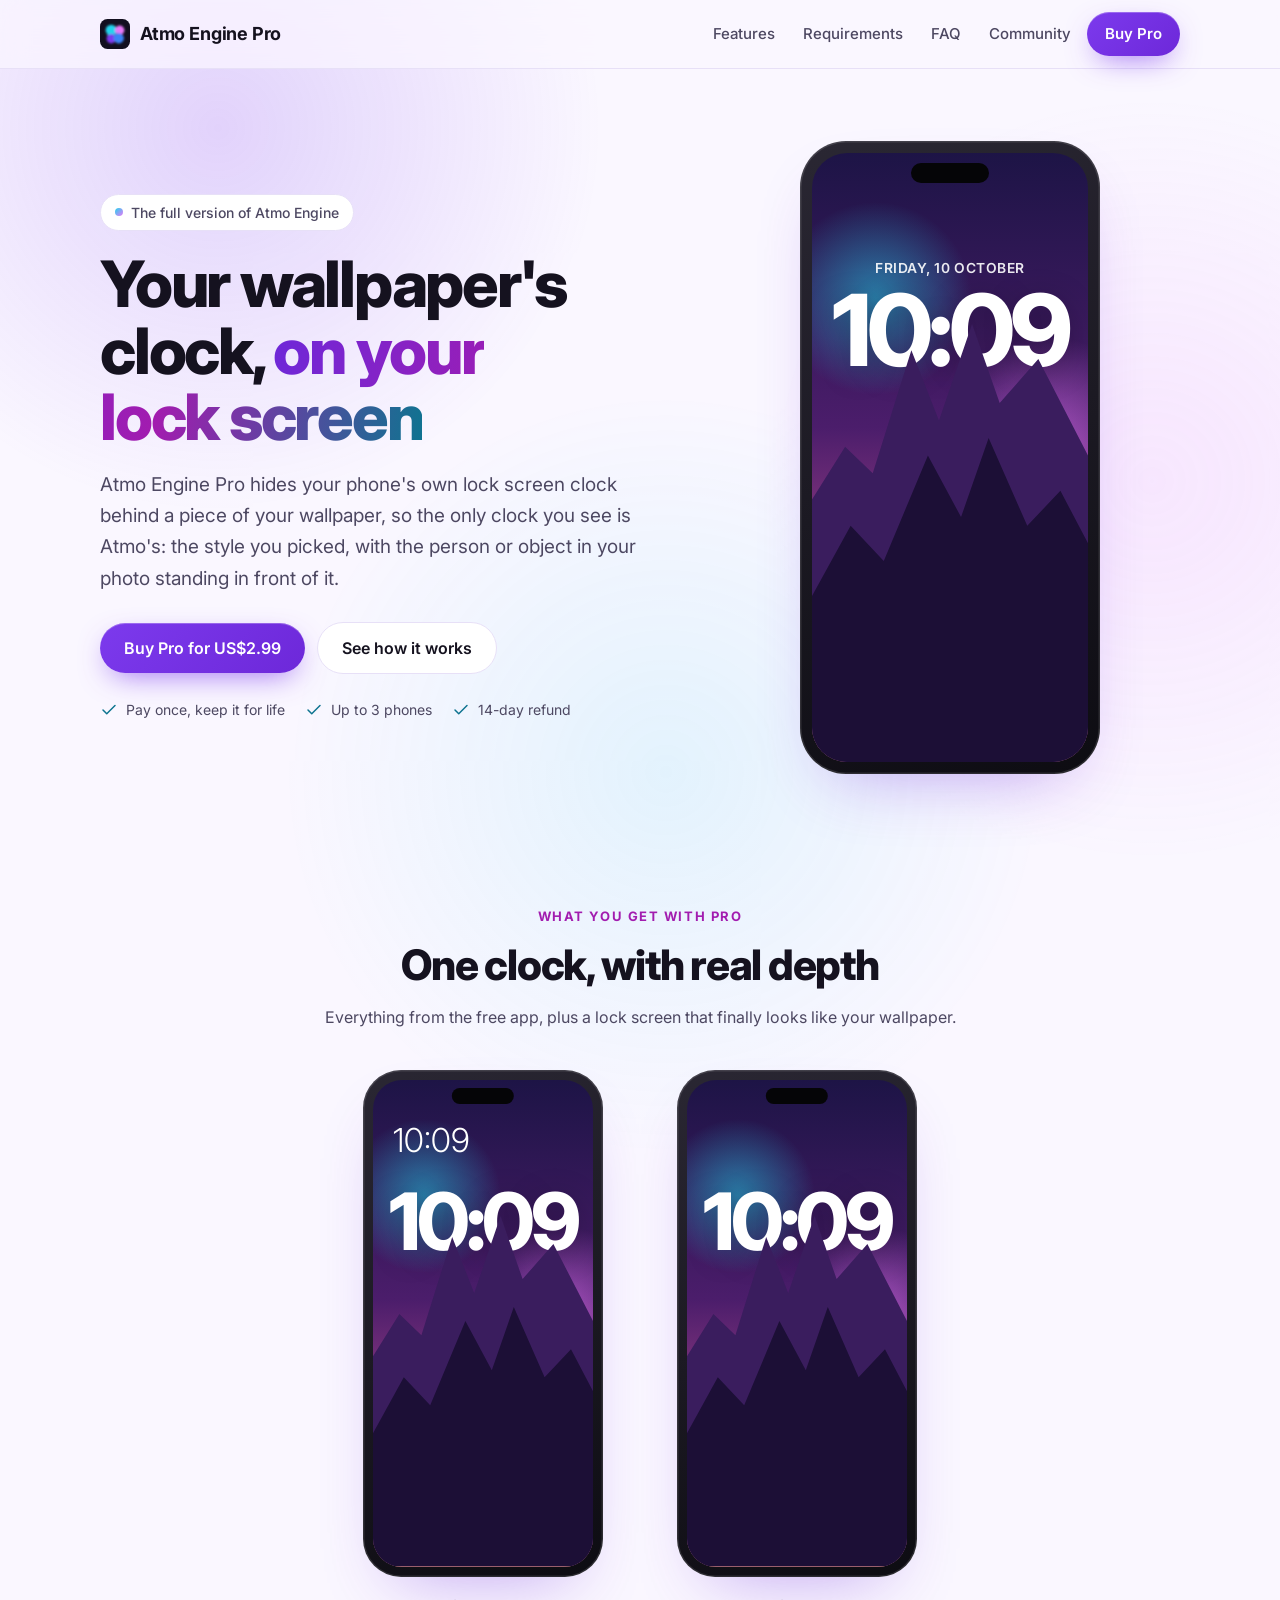
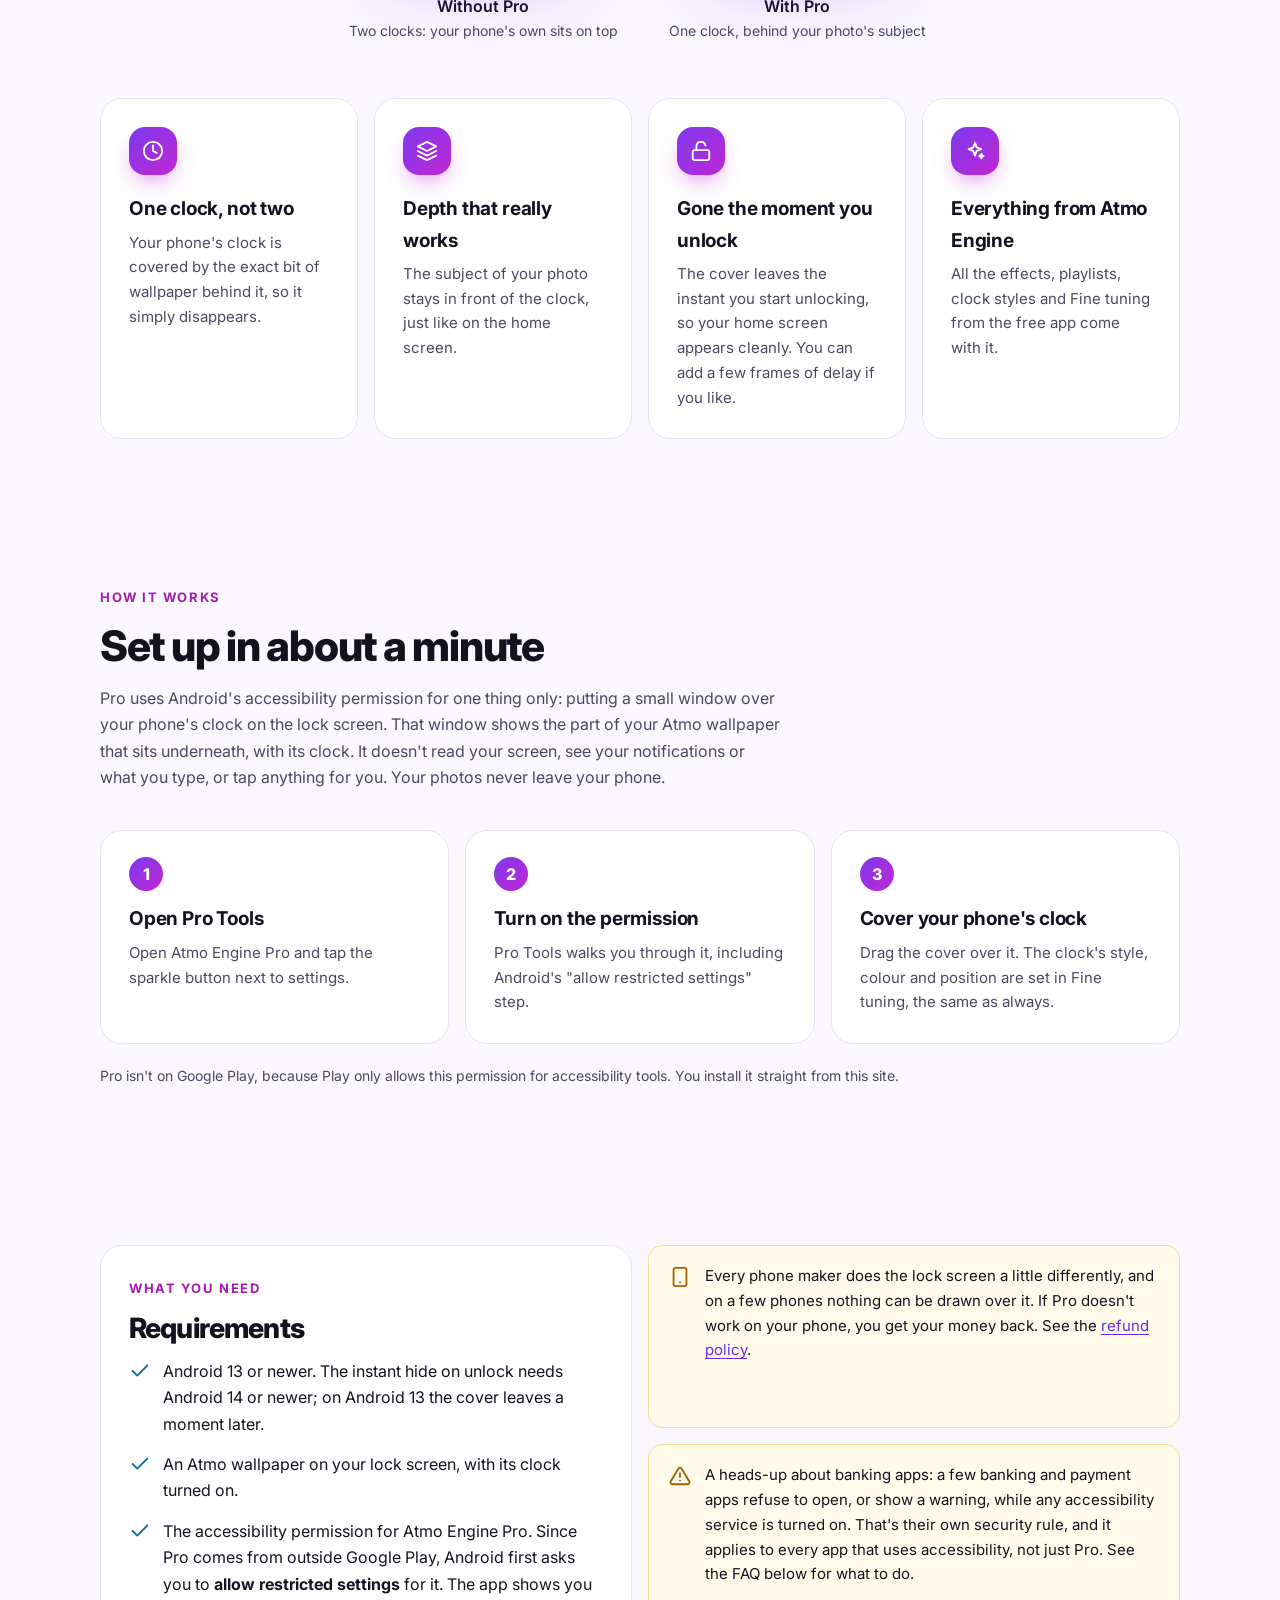
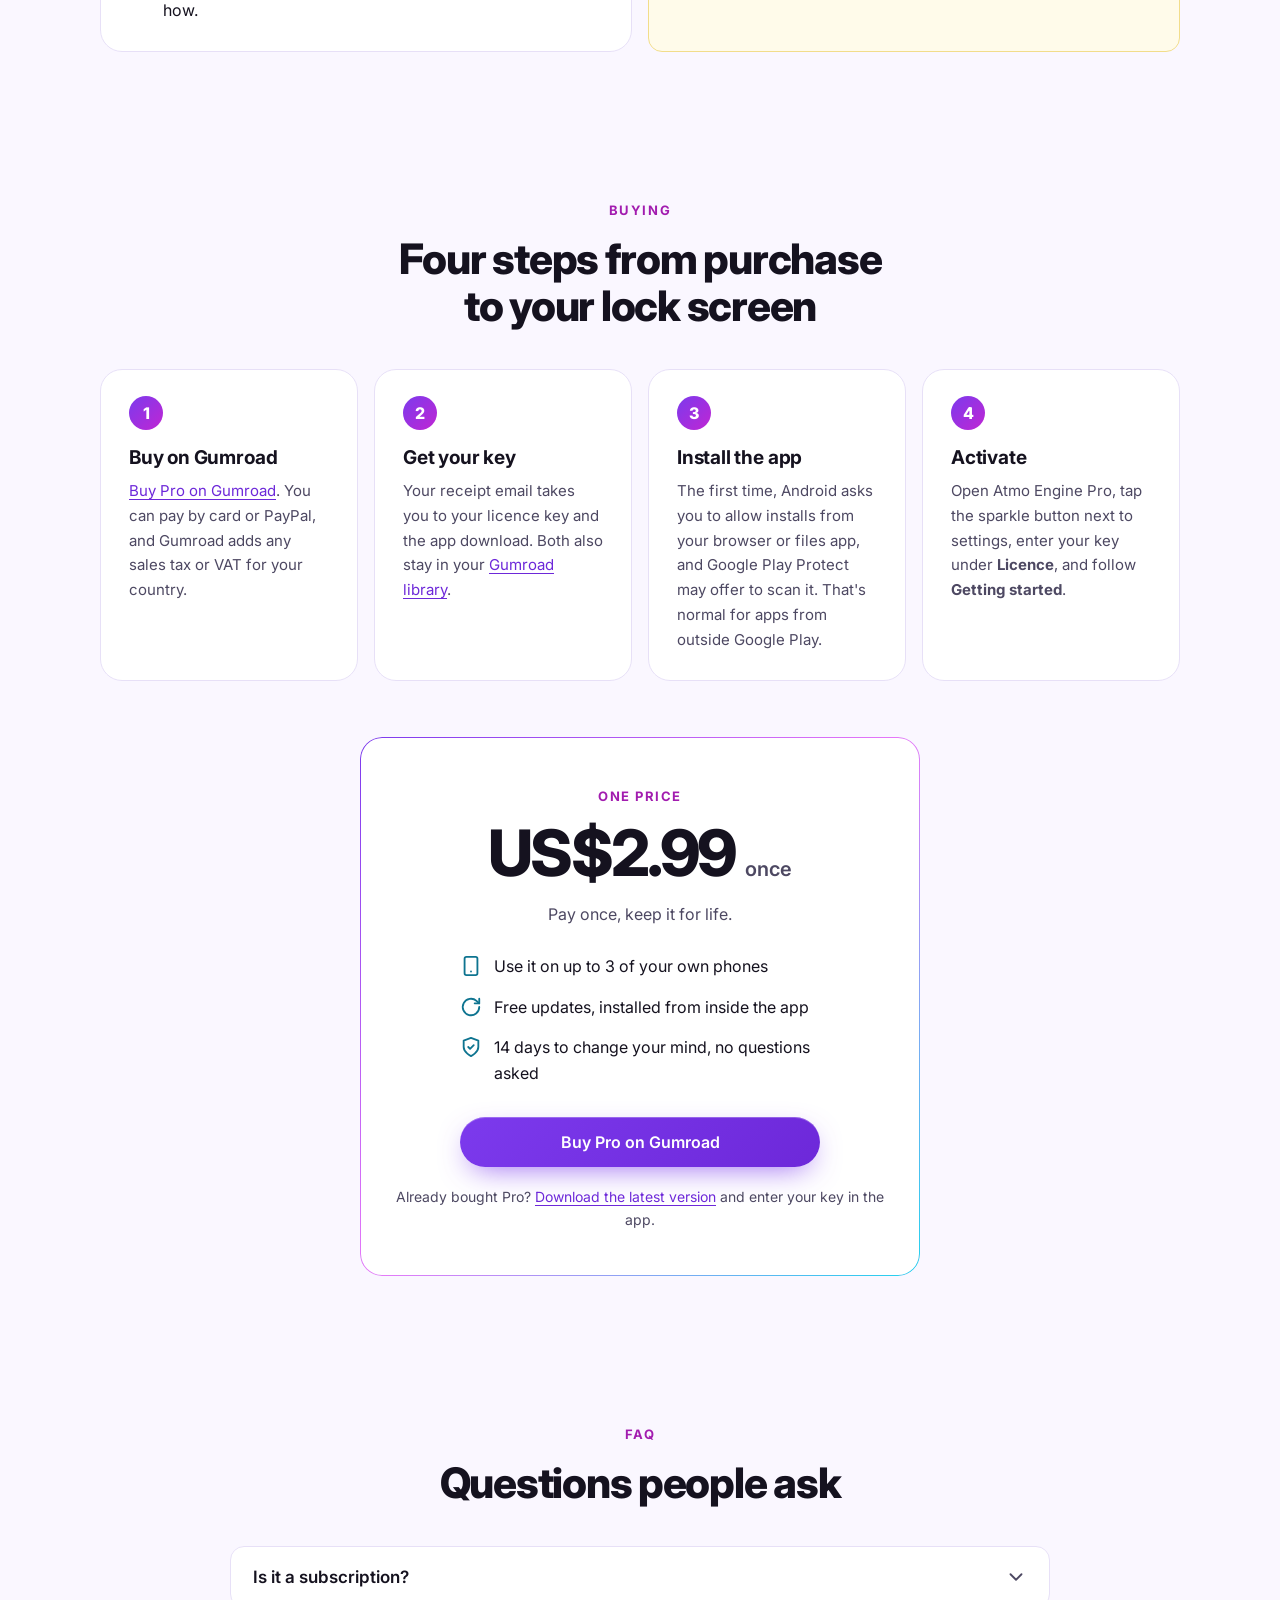
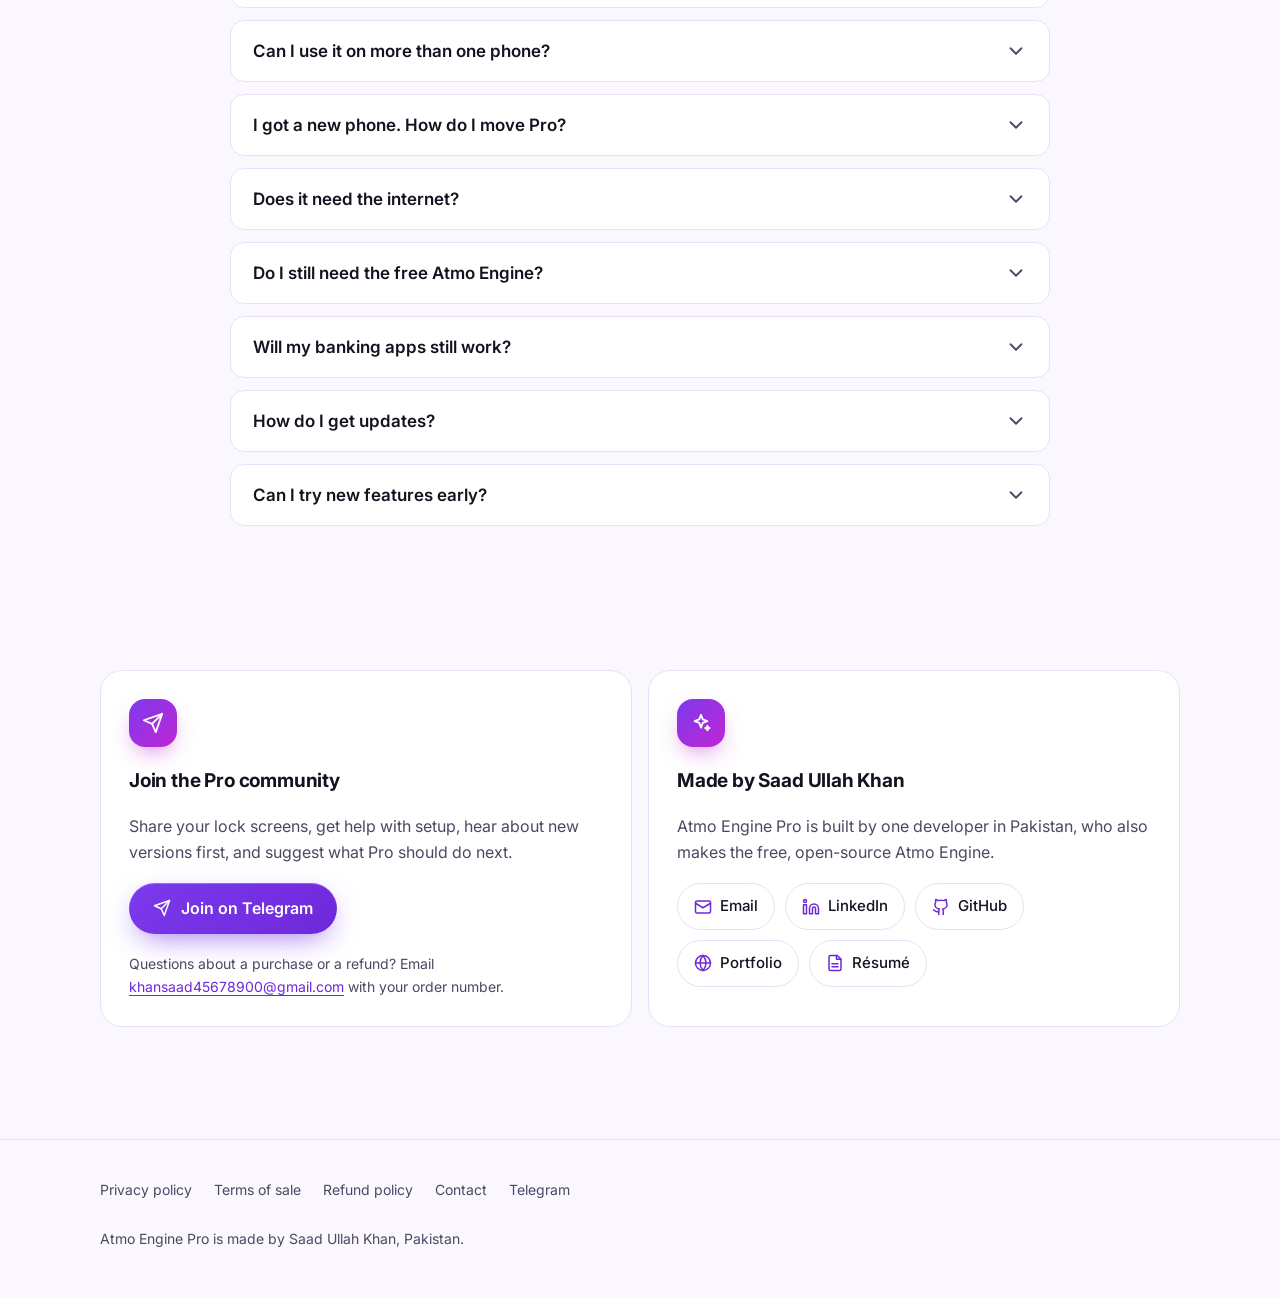
==== index.html @ 7cdedf97 "Redesign the site and add the Pro Telegram group A dark, atmospheric look built on the app's own pal" ====
<!doctype html>
<html lang="en">
<head>
  <meta charset="utf-8">
  <meta name="viewport" content="width=device-width, initial-scale=1">
  <title>Atmo Engine Pro: your wallpaper's clock on your lock screen</title>
  <meta name="description" content="Atmo Engine Pro puts your Atmo wallpaper's own clock on your Android lock screen, with the depth effect, in place of your phone's clock.">
  <meta name="theme-color" content="#0b0a12" media="(prefers-color-scheme: dark)">
  <meta name="theme-color" content="#faf7ff" media="(prefers-color-scheme: light)">
  <meta property="og:title" content="Atmo Engine Pro">
  <meta property="og:description" content="Your wallpaper's clock, on your lock screen, with the person or object in your photo standing in front of it.">
  <meta property="og:url" content="https://saad-khan-rind.github.io/atmo-engine-pro-site/">
  <meta property="og:type" content="website">
  <link rel="icon" href="favicon.svg" type="image/svg+xml">
  <link rel="preconnect" href="https://fonts.googleapis.com">
  <link rel="preconnect" href="https://fonts.gstatic.com" crossorigin>
  <link rel="stylesheet" href="https://fonts.googleapis.com/css2?family=Inter:wght@400;500;600;700;800&display=swap">
  <link rel="stylesheet" href="style.css">
  <script>document.documentElement.classList.add("js")</script>
</head>
<body>
  <a class="skip" href="#main">Skip to content</a>
  <div class="aurora" aria-hidden="true"><span></span><span></span><span></span></div>

  <svg width="0" height="0" style="position:absolute" aria-hidden="true">
    <symbol id="i-check" viewBox="0 0 24 24"><path d="M20 6 9 17l-5-5"/></symbol>
    <symbol id="i-clock" viewBox="0 0 24 24"><circle cx="12" cy="12" r="10"/><path d="M12 6v6l4 2"/></symbol>
    <symbol id="i-layers" viewBox="0 0 24 24"><path d="m12 2 10 5-10 5L2 7z"/><path d="m2 17 10 5 10-5"/><path d="m2 12 10 5 10-5"/></symbol>
    <symbol id="i-unlock" viewBox="0 0 24 24"><rect x="3" y="11" width="18" height="11" rx="2"/><path d="M7 11V7a5 5 0 0 1 9.9-1"/></symbol>
    <symbol id="i-sparkles" viewBox="0 0 24 24"><path d="M12 3l1.9 5.1L19 10l-5.1 1.9L12 17l-1.9-5.1L5 10l5.1-1.9z"/><path d="M19 15l.7 1.8 1.8.7-1.8.7L19 20l-.7-1.8-1.8-.7 1.8-.7z"/></symbol>
    <symbol id="i-shield" viewBox="0 0 24 24"><path d="M12 22s8-4 8-10V5l-8-3-8 3v7c0 6 8 10 8 10z"/><path d="m9 12 2 2 4-4"/></symbol>
    <symbol id="i-download" viewBox="0 0 24 24"><path d="M12 3v12"/><path d="m7 10 5 5 5-5"/><path d="M5 21h14"/></symbol>
    <symbol id="i-phone" viewBox="0 0 24 24"><rect x="5" y="2" width="14" height="20" rx="2"/><path d="M12 18h.01"/></symbol>
    <symbol id="i-refresh" viewBox="0 0 24 24"><path d="M21 12a9 9 0 1 1-3-6.7L21 8"/><path d="M21 3v5h-5"/></symbol>
    <symbol id="i-alert" viewBox="0 0 24 24"><path d="M10.3 3.9 1.8 18a2 2 0 0 0 1.7 3h17a2 2 0 0 0 1.7-3L13.7 3.9a2 2 0 0 0-3.4 0z"/><path d="M12 9v4"/><path d="M12 17h.01"/></symbol>
    <symbol id="i-chevron" viewBox="0 0 24 24"><path d="m6 9 6 6 6-6"/></symbol>
    <symbol id="i-mail" viewBox="0 0 24 24"><rect x="2" y="4" width="20" height="16" rx="2"/><path d="m22 7-10 6L2 7"/></symbol>
    <symbol id="i-send" viewBox="0 0 24 24"><path d="m22 2-7 20-4-9-9-4z"/><path d="M22 2 11 13"/></symbol>
    <symbol id="i-linkedin" viewBox="0 0 24 24"><path d="M16 8a6 6 0 0 1 6 6v7h-4v-7a2 2 0 0 0-4 0v7h-4v-7a6 6 0 0 1 6-6z"/><rect x="2" y="9" width="4" height="12"/><circle cx="4" cy="4" r="2"/></symbol>
    <symbol id="i-github" viewBox="0 0 24 24"><path d="M15 22v-4a4.8 4.8 0 0 0-1-3.5c3 0 6-2 6-5.5.08-1.25-.27-2.48-1-3.5.28-1.15.28-2.35 0-3.5 0 0-1 0-3 1.5-2.64-.5-5.36-.5-8 0C6 2 5 2 5 2c-.3 1.15-.3 2.35 0 3.5A5.4 5.4 0 0 0 4 9c0 3.5 3 5.5 6 5.5-.39.49-.68 1.05-.85 1.65-.17.6-.22 1.23-.15 1.85v4"/><path d="M9 18c-4.51 2-5-2-7-2"/></symbol>
    <symbol id="i-globe" viewBox="0 0 24 24"><circle cx="12" cy="12" r="10"/><path d="M2 12h20"/><path d="M12 2a15.3 15.3 0 0 1 4 10 15.3 15.3 0 0 1-4 10 15.3 15.3 0 0 1-4-10 15.3 15.3 0 0 1 4-10z"/></symbol>
    <symbol id="i-file" viewBox="0 0 24 24"><path d="M15 2H6a2 2 0 0 0-2 2v16a2 2 0 0 0 2 2h12a2 2 0 0 0 2-2V7z"/><path d="M14 2v5h6"/><path d="M16 13H8"/><path d="M16 17H8"/></symbol>
    <symbol id="mountain" viewBox="0 0 100 100" preserveAspectRatio="none"><path fill="#3a1d5e" d="M0 40 L12 28 L22 34 L36 6 L46 22 L58 0 L68 18 L82 8 L100 30 L100 100 L0 100Z"/><path fill="#1c0f36" d="M0 62 L14 46 L26 54 L42 30 L54 44 L64 26 L78 46 L90 38 L100 50 L100 100 L0 100Z"/></symbol>
  </svg>

  <header class="site">
    <div class="wrap">
      <a class="brand" href="index.html"><img src="favicon.svg" alt="" width="30" height="30">Atmo Engine Pro</a>
      <nav aria-label="Main">
        <a class="optional" href="#features">Features</a>
        <a class="optional" href="#requirements">Requirements</a>
        <a class="optional" href="#faq">FAQ</a>
        <a class="optional" href="#contact">Community</a>
        <a class="button small" href="https://khansaad5.gumroad.com/l/atmo-engine-pro">Buy Pro</a>
      </nav>
    </div>
  </header>

  <main id="main">
    <div class="wrap">
      <section class="hero" aria-labelledby="hero-title">
        <div>
          <span class="eyebrow"><span class="dot"></span>The full version of Atmo Engine</span>
          <h1 id="hero-title">Your wallpaper's clock, <span class="gradient-text">on your lock screen</span></h1>
          <p class="lead">
            Atmo Engine Pro hides your phone's own lock screen clock behind a piece of your wallpaper,
            so the only clock you see is Atmo's: the style you picked, with the person or object in
            your photo standing in front of it.
          </p>
          <div class="actions">
            <a class="button" href="https://khansaad5.gumroad.com/l/atmo-engine-pro">Buy Pro for US$2.99</a>
            <a class="button ghost" href="#how">See how it works</a>
          </div>
          <ul class="trust">
            <li><svg class="icon" aria-hidden="true"><use href="#i-check"/></svg>Pay once, keep it for life</li>
            <li><svg class="icon" aria-hidden="true"><use href="#i-check"/></svg>Up to 3 phones</li>
            <li><svg class="icon" aria-hidden="true"><use href="#i-check"/></svg>14-day refund</li>
          </ul>
        </div>

        <div class="phone" role="img" aria-label="A phone lock screen showing a large 10:09 clock with mountains standing in front of it">
          <div class="screen" aria-hidden="true">
            <span class="glow a"></span><span class="glow b"></span>
            <div class="date">FRIDAY, 10 OCTOBER</div>
            <div class="clock">10:09</div>
            <svg class="subject"><use href="#mountain"/></svg>
          </div>
        </div>
      </section>
    </div>

    <section id="features">
      <div class="wrap">
        <div class="section-head center reveal">
          <span class="kicker">What you get with Pro</span>
          <h2>One clock, with real depth</h2>
          <p class="muted">Everything from the free app, plus a lock screen that finally looks like your wallpaper.</p>
        </div>

        <div class="compare reveal">
          <figure>
            <div class="phone" role="img" aria-label="Without Pro: your phone's own small clock sits on top of everything, next to Atmo's clock">
              <div class="screen" aria-hidden="true">
                <span class="glow a"></span><span class="glow b"></span>
                <div class="stock">10:09</div>
                <div class="clock">10:09</div>
                <svg class="subject"><use href="#mountain"/></svg>
              </div>
            </div>
            <figcaption>Without Pro<span>Two clocks: your phone's own sits on top</span></figcaption>
          </figure>
          <figure>
            <div class="phone" role="img" aria-label="With Pro: only Atmo's clock, with the mountains in front of it">
              <div class="screen" aria-hidden="true">
                <span class="glow a"></span><span class="glow b"></span>
                <div class="clock">10:09</div>
                <svg class="subject"><use href="#mountain"/></svg>
              </div>
            </div>
            <figcaption>With Pro<span>One clock, behind your photo's subject</span></figcaption>
          </figure>
        </div>

        <div class="grid" style="margin-top:56px">
          <article class="card feature reveal">
            <span class="badge-icon"><svg class="icon" aria-hidden="true"><use href="#i-clock"/></svg></span>
            <h3>One clock, not two</h3>
            <p>Your phone's clock is covered by the exact bit of wallpaper behind it, so it simply disappears.</p>
          </article>
          <article class="card feature reveal">
            <span class="badge-icon"><svg class="icon" aria-hidden="true"><use href="#i-layers"/></svg></span>
            <h3>Depth that really works</h3>
            <p>The subject of your photo stays in front of the clock, just like on the home screen.</p>
          </article>
          <article class="card feature reveal">
            <span class="badge-icon"><svg class="icon" aria-hidden="true"><use href="#i-unlock"/></svg></span>
            <h3>Gone the moment you unlock</h3>
            <p>The cover leaves the instant you start unlocking, so your home screen appears cleanly. You can add a few frames of delay if you like.</p>
          </article>
          <article class="card feature reveal">
            <span class="badge-icon"><svg class="icon" aria-hidden="true"><use href="#i-sparkles"/></svg></span>
            <h3>Everything from Atmo Engine</h3>
            <p>All the effects, playlists, clock styles and Fine tuning from the free app come with it.</p>
          </article>
        </div>
      </div>
    </section>

    <section id="how">
      <div class="wrap">
        <div class="section-head reveal">
          <span class="kicker">How it works</span>
          <h2>Set up in about a minute</h2>
          <p class="muted">
            Pro uses Android's accessibility permission for one thing only: putting a small window over your
            phone's clock on the lock screen. That window shows the part of your Atmo wallpaper that sits
            underneath, with its clock. It doesn't read your screen, see your notifications or what you type,
            or tap anything for you. Your photos never leave your phone.
          </p>
        </div>
        <ol class="steps">
          <li class="card reveal"><h3>Open Pro Tools</h3><p>Open Atmo Engine Pro and tap the sparkle button next to settings.</p></li>
          <li class="card reveal"><h3>Turn on the permission</h3><p>Pro Tools walks you through it, including Android's "allow restricted settings" step.</p></li>
          <li class="card reveal"><h3>Cover your phone's clock</h3><p>Drag the cover over it. The clock's style, colour and position are set in Fine tuning, the same as always.</p></li>
        </ol>
        <p class="muted small reveal" style="margin-top:20px">
          Pro isn't on Google Play, because Play only allows this permission for accessibility tools. You install it straight from this site.
        </p>
      </div>
    </section>

    <section id="requirements">
      <div class="wrap two-col">
        <div class="card reveal">
          <span class="kicker">What you need</span>
          <h2 style="font-size:28px">Requirements</h2>
          <ul class="checks">
            <li><svg class="icon" aria-hidden="true"><use href="#i-check"/></svg><span>Android 13 or newer. The instant hide on unlock needs Android 14 or newer; on Android 13 the cover leaves a moment later.</span></li>
            <li><svg class="icon" aria-hidden="true"><use href="#i-check"/></svg><span>An Atmo wallpaper on your lock screen, with its clock turned on.</span></li>
            <li><svg class="icon" aria-hidden="true"><use href="#i-check"/></svg><span>The accessibility permission for Atmo Engine Pro. Since Pro comes from outside Google Play, Android first asks you to <strong>allow restricted settings</strong> for it. The app shows you how.</span></li>
          </ul>
        </div>
        <div class="stack">
          <div class="note reveal">
            <svg class="icon" aria-hidden="true"><use href="#i-phone"/></svg>
            <p>Every phone maker does the lock screen a little differently, and on a few phones nothing can be drawn over it. If Pro doesn't work on your phone, you get your money back. See the <a href="refund.html">refund policy</a>.</p>
          </div>
          <div class="note reveal">
            <svg class="icon" aria-hidden="true"><use href="#i-alert"/></svg>
            <p>A heads-up about banking apps: a few banking and payment apps refuse to open, or show a warning, while any accessibility service is turned on. That's their own security rule, and it applies to every app that uses accessibility, not just Pro. See the FAQ below for what to do.</p>
          </div>
        </div>
      </div>
    </section>

    <section id="buying">
      <div class="wrap">
        <div class="section-head center reveal">
          <span class="kicker">Buying</span>
          <h2>Four steps from purchase to your lock screen</h2>
        </div>
        <ol class="steps">
          <li class="card reveal"><h3>Buy on Gumroad</h3><p><a href="https://khansaad5.gumroad.com/l/atmo-engine-pro">Buy Pro on Gumroad</a>. You can pay by card or PayPal, and Gumroad adds any sales tax or VAT for your country.</p></li>
          <li class="card reveal"><h3>Get your key</h3><p>Your receipt email takes you to your licence key and the app download. Both also stay in your <a href="https://app.gumroad.com/library">Gumroad library</a>.</p></li>
          <li class="card reveal"><h3>Install the app</h3><p>The first time, Android asks you to allow installs from your browser or files app, and Google Play Protect may offer to scan it. That's normal for apps from outside Google Play.</p></li>
          <li class="card reveal"><h3>Activate</h3><p>Open Atmo Engine Pro, tap the sparkle button next to settings, enter your key under <strong>Licence</strong>, and follow <strong>Getting started</strong>.</p></li>
        </ol>

        <div class="card pricing reveal" style="margin-top:56px">
          <span class="kicker">One price</span>
          <div class="amount">US$2.99 <small>once</small></div>
          <p class="muted">Pay once, keep it for life.</p>
          <ul class="checks">
            <li><svg class="icon" aria-hidden="true"><use href="#i-phone"/></svg><span>Use it on up to 3 of your own phones</span></li>
            <li><svg class="icon" aria-hidden="true"><use href="#i-refresh"/></svg><span>Free updates, installed from inside the app</span></li>
            <li><svg class="icon" aria-hidden="true"><use href="#i-shield"/></svg><span>14 days to change your mind, no questions asked</span></li>
          </ul>
          <a class="button" href="https://khansaad5.gumroad.com/l/atmo-engine-pro">Buy Pro on Gumroad</a>
          <p class="small muted" style="margin:18px 0 0">
            Already bought Pro? <a href="https://github.com/saad-khan-rind/atmo-engine-pro-site/releases/latest/download/AtmoEnginePro.apk">Download the latest version</a> and enter your key in the app.
          </p>
        </div>
      </div>
    </section>

    <section id="faq">
      <div class="wrap">
        <div class="section-head center reveal">
          <span class="kicker">FAQ</span>
          <h2>Questions people ask</h2>
        </div>
        <div class="faq">
          <details class="reveal"><summary>Is it a subscription?<svg class="icon" aria-hidden="true"><use href="#i-chevron"/></svg></summary><div><p>No. You pay once and it's yours.</p></div></details>
          <details class="reveal"><summary>Can I use it on more than one phone?<svg class="icon" aria-hidden="true"><use href="#i-chevron"/></svg></summary><div><p>Yes, on up to 3 of your own phones at the same time.</p></div></details>
          <details class="reveal"><summary>I got a new phone. How do I move Pro?<svg class="icon" aria-hidden="true"><use href="#i-chevron"/></svg></summary><div><p>Enter your key on the new phone. If all 3 places are taken, the app lists your phones and you can remove an old one right there. Reinstalling on the same phone doesn't use up a place.</p></div></details>
          <details class="reveal"><summary>Does it need the internet?<svg class="icon" aria-hidden="true"><use href="#i-chevron"/></svg></summary><div><p>Only now and then. You need a connection to activate. After that, Pro checks your licence and looks for updates about once a day when you're online, and keeps working offline for up to 30 days.</p></div></details>
          <details class="reveal"><summary>Do I still need the free Atmo Engine?<svg class="icon" aria-hidden="true"><use href="#i-chevron"/></svg></summary><div><p>No. Pro has everything the free app has, so you only need Pro.</p></div></details>
          <details class="reveal"><summary>Will my banking apps still work?<svg class="icon" aria-hidden="true"><use href="#i-chevron"/></svg></summary><div><p>Most will. A few banking and payment apps won't open, or keep warning you, while any accessibility service is on, because they can't tell which ones are harmless. If one of yours does that, turn off the Atmo Engine Pro lock screen clock in your phone's accessibility settings while you use it, then turn it back on. Your wallpaper keeps working the whole time; only the lock screen clock takes a break.</p></div></details>
          <details class="reveal"><summary>How do I get updates?<svg class="icon" aria-hidden="true"><use href="#i-chevron"/></svg></summary><div><p>Pro checks for new versions on its own. When one is out, it lets you know with a notification and an <strong>Update available</strong> message with what's new. Tap <strong>Update</strong> and Pro downloads and installs it for you; Android asks you to confirm, and the very first time to allow Pro to install apps. Your wallpaper, settings and licence stay as they are. You can also check yourself in Pro Tools, or <a href="https://github.com/saad-khan-rind/atmo-engine-pro-site/releases/latest/download/AtmoEnginePro.apk">download the latest version</a> here any time.</p></div></details>
          <details class="reveal"><summary>Can I try new features early?<svg class="icon" aria-hidden="true"><use href="#i-chevron"/></svg></summary><div><p>Yes. Turn on <strong>Beta updates</strong> in Pro Tools and you'll get new versions before they're marked stable. They're usually fine, but they may have the odd rough edge. Turn it off whenever you like.</p></div></details>
        </div>
      </div>
    </section>

    <section id="contact">
      <div class="wrap two-col">
        <div class="card reveal">
          <span class="badge-icon"><svg class="icon" aria-hidden="true"><use href="#i-send"/></svg></span>
          <h3>Join the Pro community</h3>
          <p class="muted">Share your lock screens, get help with setup, hear about new versions first, and suggest what Pro should do next.</p>
          <div class="actions">
            <a class="button" href="https://t.me/atmoenginepro"><svg class="icon" aria-hidden="true"><use href="#i-send"/></svg>Join on Telegram</a>
          </div>
          <p class="small muted" style="margin:18px 0 0">
            Questions about a purchase or a refund? Email <a href="mailto:khansaad45678900@gmail.com">khansaad45678900@gmail.com</a> with your order number.
          </p>
        </div>
        <div class="card reveal">
          <span class="badge-icon"><svg class="icon" aria-hidden="true"><use href="#i-sparkles"/></svg></span>
          <h3>Made by Saad Ullah Khan</h3>
          <p class="muted">Atmo Engine Pro is built by one developer in Pakistan, who also makes the free, open-source Atmo Engine.</p>
          <ul class="link-list">
            <li><a href="mailto:khansaad45678900@gmail.com"><svg class="icon" aria-hidden="true"><use href="#i-mail"/></svg>Email</a></li>
            <li><a href="https://www.linkedin.com/in/saadullahkhan456"><svg class="icon" aria-hidden="true"><use href="#i-linkedin"/></svg>LinkedIn</a></li>
            <li><a href="https://github.com/saad-khan-rind"><svg class="icon" aria-hidden="true"><use href="#i-github"/></svg>GitHub</a></li>
            <li><a href="https://portfolio-frontend-lovat-nine.vercel.app"><svg class="icon" aria-hidden="true"><use href="#i-globe"/></svg>Portfolio</a></li>
            <li><a href="https://drive.google.com/uc?export=download&amp;id=1gVGO5wOwkPiNFu0MeO5kcSgEAEfx3MQS"><svg class="icon" aria-hidden="true"><use href="#i-file"/></svg>Résumé</a></li>
          </ul>
        </div>
      </div>
    </section>
  </main>

  <footer class="site">
    <div class="wrap">
      <a href="privacy.html">Privacy policy</a>
      <a href="terms.html">Terms of sale</a>
      <a href="refund.html">Refund policy</a>
      <a href="mailto:khansaad45678900@gmail.com">Contact</a>
      <a href="https://t.me/atmoenginepro">Telegram</a>
      <p>Atmo Engine Pro is made by Saad Ullah Khan, Pakistan.</p>
    </div>
  </footer>

  <script>
    // Fades sections in as they scroll into view; without JS they're simply shown.
    const io = new IntersectionObserver((entries) => {
      for (const e of entries) if (e.isIntersecting) { e.target.classList.add("in"); io.unobserve(e.target); }
    }, { rootMargin: "0px 0px -8% 0px" });
    document.querySelectorAll(".reveal").forEach((el) => io.observe(el));
  </script>
</body>
</html>
---- style.css ----
/* Atmo Engine Pro site. Dark by default (a wallpaper app is shown at night
   as often as by day), light when the visitor's device asks for it. */
:root {
  color-scheme: dark light;
  --bg: #0b0a12;
  --surface: rgba(255, 255, 255, 0.045);
  --surface-strong: rgba(255, 255, 255, 0.08);
  --text: #f3f1fa;
  --muted: #aaa6bd;
  --line: rgba(255, 255, 255, 0.10);
  --primary: #7c3aed;
  --primary-2: #6d28d9;
  --on-primary: #ffffff;
  --link: #c4b5fd;
  --cyan: #22d3ee;
  --magenta: #e879f9;
  --check: #22d3ee;
  --kicker: #e879f9;
  --warn-bg: rgba(250, 204, 21, 0.08);
  --warn-line: rgba(250, 204, 21, 0.28);
  --warn-icon: #facc15;
  --radius: 22px;
  --radius-sm: 14px;
  --shadow: 0 30px 80px -30px rgba(124, 58, 237, 0.55);
  --ease: cubic-bezier(0.2, 0.8, 0.2, 1);
  --wrap: 1120px;
}

@media (prefers-color-scheme: light) {
  :root {
    --bg: #faf7ff;
    --surface: #ffffff;
    --surface-strong: #f6f2ff;
    --text: #15121f;
    --muted: #4d4862;
    --line: #e7e0f7;
    --link: #6d28d9;
    --check: #0e7490;
    --kicker: #a21caf;
    --warn-bg: #fffbea;
    --warn-line: #f2dd8b;
    --warn-icon: #a16207;
    --shadow: 0 30px 70px -35px rgba(109, 40, 217, 0.45);
  }
}

* { box-sizing: border-box; }

html { scroll-behavior: smooth; scroll-padding-top: 88px; }

body {
  margin: 0;
  min-height: 100vh;
  background: var(--bg);
  color: var(--text);
  font: 400 16px/1.65 "Inter", system-ui, -apple-system, "Segoe UI", Roboto, sans-serif;
  -webkit-font-smoothing: antialiased;
  overflow-x: hidden;
}

/* The Atmosphere: soft colour clouds drifting behind every page, like the
   effect the app is named after. Gradients only, moved with transform. */
.aurora {
  position: fixed;
  inset: -20vmax;
  z-index: -1;
  pointer-events: none;
  opacity: 0.55;
}
.aurora span {
  position: absolute;
  width: 60vmax;
  height: 60vmax;
  border-radius: 50%;
  animation: drift 38s var(--ease) infinite alternate;
}
.aurora span:nth-child(1) { top: 0; left: 5%; background: radial-gradient(closest-side, rgba(124, 58, 237, 0.55), transparent); }
.aurora span:nth-child(2) { top: 25%; right: 0; background: radial-gradient(closest-side, rgba(232, 121, 249, 0.38), transparent); animation-duration: 46s; }
.aurora span:nth-child(3) { bottom: 0; left: 30%; background: radial-gradient(closest-side, rgba(34, 211, 238, 0.30), transparent); animation-duration: 52s; }
@media (prefers-color-scheme: light) { .aurora { opacity: 0.35; } }
@keyframes drift {
  from { transform: translate3d(0, 0, 0) scale(1); }
  to { transform: translate3d(6vmax, -4vmax, 0) scale(1.12); }
}

a { color: var(--link); text-underline-offset: 3px; }
a:hover { text-decoration-thickness: 2px; }

:focus-visible {
  outline: 3px solid var(--magenta);
  outline-offset: 3px;
  border-radius: 8px;
}

.skip {
  position: absolute;
  left: 16px;
  top: -60px;
  padding: 10px 16px;
  border-radius: 999px;
  background: var(--primary);
  color: var(--on-primary);
  z-index: 100;
}
.skip:focus { top: 12px; }

.wrap {
  max-width: var(--wrap);
  margin: 0 auto;
  padding: 0 20px;
}

/* Header */
header.site {
  position: sticky;
  top: 0;
  z-index: 50;
  backdrop-filter: saturate(160%) blur(14px);
  -webkit-backdrop-filter: saturate(160%) blur(14px);
  background: color-mix(in srgb, var(--bg) 72%, transparent);
  border-bottom: 1px solid var(--line);
}
header.site .wrap {
  display: flex;
  align-items: center;
  justify-content: space-between;
  gap: 16px;
  min-height: 68px;
}
.brand {
  display: inline-flex;
  align-items: center;
  gap: 10px;
  font-weight: 700;
  font-size: 18px;
  letter-spacing: -0.01em;
  color: var(--text);
  text-decoration: none;
}
.brand img { width: 30px; height: 30px; }
header.site nav {
  display: flex;
  align-items: center;
  gap: 4px;
}
header.site nav a:not(.button) {
  color: var(--muted);
  text-decoration: none;
  font-size: 15px;
  font-weight: 500;
  padding: 10px 12px;
  border-radius: 999px;
  transition: color 0.2s var(--ease), background 0.2s var(--ease);
}
header.site nav a:not(.button):hover { color: var(--text); background: var(--surface-strong); }
@media (max-width: 760px) {
  header.site nav a.optional { display: none; }
}

/* Buttons */
.button {
  display: inline-flex;
  align-items: center;
  justify-content: center;
  gap: 10px;
  min-height: 48px;
  padding: 12px 24px;
  border-radius: 999px;
  border: 0;
  background: linear-gradient(135deg, var(--primary), var(--primary-2));
  color: var(--on-primary);
  font-weight: 600;
  font-size: 16px;
  text-decoration: none;
  cursor: pointer;
  box-shadow: 0 10px 30px -10px rgba(124, 58, 237, 0.8), inset 0 1px 0 rgba(255, 255, 255, 0.25);
  transition: transform 0.2s var(--ease), box-shadow 0.2s var(--ease), filter 0.2s var(--ease);
}
.button:hover { transform: translateY(-2px); filter: brightness(1.08); }
.button:active { transform: translateY(0) scale(0.98); }
.button.small { min-height: 44px; padding: 10px 18px; font-size: 15px; }
.button.ghost {
  background: var(--surface);
  color: var(--text);
  border: 1px solid var(--line);
  box-shadow: none;
}
.button.ghost:hover { background: var(--surface-strong); }

.icon {
  width: 22px;
  height: 22px;
  fill: none;
  stroke: currentColor;
  stroke-width: 2;
  stroke-linecap: round;
  stroke-linejoin: round;
  flex: none;
}
.button .icon { width: 18px; height: 18px; }

/* Hero */
.hero {
  display: grid;
  grid-template-columns: 1.1fr 0.9fr;
  align-items: center;
  gap: 56px;
  padding: 72px 0 56px;
}
@media (max-width: 900px) {
  .hero { grid-template-columns: 1fr; gap: 40px; padding: 40px 0 24px; text-align: center; }
  .hero .actions, .hero .trust { justify-content: center; }
}
.eyebrow {
  display: inline-flex;
  align-items: center;
  gap: 8px;
  padding: 6px 14px;
  border-radius: 999px;
  background: var(--surface);
  border: 1px solid var(--line);
  color: var(--muted);
  font-size: 14px;
  font-weight: 500;
}
.eyebrow .dot { width: 8px; height: 8px; border-radius: 50%; background: linear-gradient(135deg, var(--cyan), var(--magenta)); }
h1 {
  font-size: clamp(38px, 6vw, 64px);
  line-height: 1.04;
  letter-spacing: -0.035em;
  font-weight: 800;
  margin: 20px 0 18px;
  text-wrap: balance;
}
.gradient-text {
  background: linear-gradient(100deg, #c4b5fd 0%, var(--magenta) 45%, var(--cyan) 100%);
  -webkit-background-clip: text;
  background-clip: text;
  color: transparent;
}
@media (prefers-color-scheme: light) {
  .gradient-text { background-image: linear-gradient(100deg, #6d28d9 0%, #a21caf 50%, #0e7490 100%); }
}
.lead {
  font-size: clamp(17px, 2vw, 19px);
  color: var(--muted);
  max-width: 34em;
  margin: 0 0 28px;
}
@media (max-width: 900px) { .lead { margin-left: auto; margin-right: auto; } }
.actions { display: flex; flex-wrap: wrap; gap: 12px; align-items: center; }
.trust {
  display: flex;
  flex-wrap: wrap;
  gap: 8px 20px;
  list-style: none;
  padding: 0;
  margin: 24px 0 0;
  color: var(--muted);
  font-size: 14px;
}
.trust li { display: inline-flex; align-items: center; gap: 8px; }
.trust .icon { width: 18px; height: 18px; color: var(--check); }

/* Phone mock-up: a lock screen whose clock sits behind the mountain. */
.phone {
  position: relative;
  width: min(300px, 78vw);
  aspect-ratio: 9 / 19;
  margin: 0 auto;
  border-radius: 46px;
  padding: 12px;
  background: linear-gradient(160deg, #2a2733, #0d0c12);
  box-shadow: var(--shadow), inset 0 0 0 1.5px rgba(255, 255, 255, 0.12);
}
.phone::before {
  content: "";
  position: absolute;
  top: 22px;
  left: 50%;
  width: 26%;
  height: 20px;
  transform: translateX(-50%);
  border-radius: 999px;
  background: #050507;
  z-index: 3;
}
.screen {
  position: relative;
  height: 100%;
  border-radius: 35px;
  overflow: hidden;
  background: linear-gradient(180deg, #1d1446 0%, #4b1d6b 45%, #b44a8d 78%, #f19a8b 100%);
  isolation: isolate;
  container-type: inline-size;
}
.screen .glow {
  position: absolute;
  border-radius: 50%;
  animation: drift 18s var(--ease) infinite alternate;
}
.screen .glow.a { width: 70%; aspect-ratio: 1; top: 8%; left: -12%; background: radial-gradient(closest-side, rgba(34, 211, 238, 0.55), transparent); }
.screen .glow.b { width: 80%; aspect-ratio: 1; top: 30%; right: -25%; background: radial-gradient(closest-side, rgba(232, 121, 249, 0.6), transparent); animation-duration: 24s; }
.screen .date {
  position: absolute;
  top: 17%;
  width: 100%;
  text-align: center;
  font-size: 5cqi;
  font-weight: 600;
  letter-spacing: 0.04em;
  color: rgba(255, 255, 255, 0.9);
}
.screen .clock {
  position: absolute;
  top: 21%;
  width: 100%;
  text-align: center;
  font-size: 36cqi;
  font-weight: 800;
  letter-spacing: -0.05em;
  line-height: 1;
  color: #fff;
  text-shadow: 0 6px 30px rgba(0, 0, 0, 0.25);
}
.screen .subject {
  position: absolute;
  left: 0;
  bottom: 0;
  width: 100%;
  height: 72%;
}
.screen .stock {
  position: absolute;
  top: 9%;
  left: 9%;
  font-size: 15cqi;
  font-weight: 300;
  line-height: 1;
  color: #fff;
  z-index: 2;
}

/* Sections */
section { padding: 72px 0; }
.section-head { max-width: 680px; margin: 0 0 40px; }
.section-head.center { margin-left: auto; margin-right: auto; text-align: center; }
h2 {
  font-size: clamp(28px, 4vw, 42px);
  line-height: 1.12;
  letter-spacing: -0.03em;
  font-weight: 800;
  margin: 12px 0 14px;
  text-wrap: balance;
}
h3 { font-size: 19px; letter-spacing: -0.01em; margin: 0 0 6px; }
.kicker {
  font-size: 13px;
  font-weight: 700;
  letter-spacing: 0.12em;
  text-transform: uppercase;
  color: var(--kicker);
}
.muted { color: var(--muted); }
.small { font-size: 14px; }

.card {
  background: var(--surface);
  border: 1px solid var(--line);
  border-radius: var(--radius);
  padding: 28px;
}
.grid { display: grid; gap: 16px; grid-template-columns: repeat(auto-fit, minmax(240px, 1fr)); }
.feature { transition: transform 0.25s var(--ease), border-color 0.25s var(--ease), background 0.25s var(--ease); }
.feature:hover { transform: translateY(-4px); border-color: color-mix(in srgb, var(--primary) 50%, var(--line)); background: var(--surface-strong); }
.feature p { margin: 0; color: var(--muted); font-size: 15px; }
.badge-icon {
  display: grid;
  place-items: center;
  width: 48px;
  height: 48px;
  margin-bottom: 18px;
  border-radius: 16px;
  color: #fff;
  background: linear-gradient(135deg, var(--primary), #c026d3);
  box-shadow: 0 10px 24px -10px rgba(192, 38, 211, 0.8);
}

/* Before / after */
.compare { display: grid; grid-template-columns: 1fr 1fr; gap: 28px; max-width: 600px; margin: 0 auto; }
.compare figure { margin: 0; text-align: center; }
.compare .phone { width: 100%; max-width: 240px; border-radius: 38px; padding: 10px; }
.compare .phone::before { top: 18px; height: 16px; }
.compare .screen { border-radius: 29px; }
.compare figcaption { margin-top: 16px; font-weight: 600; }
.compare figcaption span { display: block; font-weight: 400; font-size: 14px; color: var(--muted); }
@media (max-width: 520px) { .compare { gap: 14px; } }

/* Steps */
.steps { counter-reset: step; display: grid; gap: 16px; grid-template-columns: repeat(auto-fit, minmax(230px, 1fr)); list-style: none; padding: 0; margin: 0; }
.steps li { position: relative; padding-top: 72px; }
.steps li::before {
  counter-increment: step;
  content: counter(step);
  position: absolute;
  top: 26px;
  left: 28px;
  display: grid;
  place-items: center;
  width: 34px;
  height: 34px;
  border-radius: 50%;
  font-weight: 800;
  color: #fff;
  background: linear-gradient(135deg, var(--primary), #c026d3);
}
.steps li p { margin: 0; color: var(--muted); font-size: 15px; }

/* Profile links: pill-shaped, at least 44px tall to tap */
.link-list { list-style: none; padding: 0; margin: 18px 0 0; display: flex; flex-wrap: wrap; gap: 10px; }
.link-list a {
  display: inline-flex;
  align-items: center;
  gap: 8px;
  min-height: 44px;
  padding: 10px 16px;
  border-radius: 999px;
  border: 1px solid var(--line);
  background: var(--surface);
  color: var(--text);
  text-decoration: none;
  font-weight: 500;
  font-size: 15px;
  transition: background 0.2s var(--ease), border-color 0.2s var(--ease), transform 0.2s var(--ease);
}
.link-list a:hover { background: var(--surface-strong); border-color: color-mix(in srgb, var(--primary) 50%, var(--line)); transform: translateY(-2px); }
.link-list .icon { width: 18px; height: 18px; color: var(--link); }
.card > .actions { margin-top: 18px; }

/* Lists with check marks */
.checks { list-style: none; padding: 0; margin: 0; display: grid; gap: 14px; }
.checks li { display: flex; gap: 12px; align-items: flex-start; }
.checks .icon { color: var(--check); margin-top: 2px; }

.two-col { display: grid; grid-template-columns: 1fr 1fr; gap: 16px; }
@media (max-width: 820px) { .two-col { grid-template-columns: 1fr; } }

.note {
  display: flex;
  gap: 14px;
  align-items: flex-start;
  border-radius: var(--radius-sm);
  padding: 18px 20px;
  background: var(--warn-bg);
  border: 1px solid var(--warn-line);
}
.note .icon { color: var(--warn-icon); margin-top: 2px; }
.note p { margin: 0; font-size: 15px; }
.stack { display: grid; gap: 16px; }

/* Pricing */
.pricing {
  position: relative;
  max-width: 560px;
  margin: 0 auto;
  text-align: center;
  padding: 44px 32px;
}
.pricing::before {
  content: "";
  position: absolute;
  inset: -1px;
  border-radius: inherit;
  padding: 1px;
  background: linear-gradient(135deg, var(--primary), var(--magenta), var(--cyan));
  -webkit-mask: linear-gradient(#000 0 0) content-box, linear-gradient(#000 0 0);
  -webkit-mask-composite: xor;
  mask-composite: exclude;
  pointer-events: none;
}
.pricing .amount { font-size: clamp(46px, 13vw, 64px); font-weight: 800; letter-spacing: -0.04em; line-height: 1; margin: 12px 0 6px; }
.pricing .amount small { font-size: 20px; font-weight: 600; color: var(--muted); letter-spacing: 0; }
.pricing .checks { text-align: left; max-width: 360px; margin: 26px auto 30px; }
.pricing .button { width: 100%; max-width: 360px; }

/* FAQ */
.faq { display: grid; gap: 12px; max-width: 820px; margin: 0 auto; }
.faq details {
  background: var(--surface);
  border: 1px solid var(--line);
  border-radius: var(--radius-sm);
  transition: border-color 0.2s var(--ease), background 0.2s var(--ease);
}
.faq details[open] { background: var(--surface-strong); border-color: color-mix(in srgb, var(--primary) 40%, var(--line)); }
.faq summary {
  list-style: none;
  cursor: pointer;
  display: flex;
  align-items: center;
  justify-content: space-between;
  gap: 16px;
  padding: 16px 22px;
  min-height: 56px;
  font-weight: 600;
  font-size: 17px;
}
.faq summary::-webkit-details-marker { display: none; }
.faq summary .icon { transition: transform 0.25s var(--ease); color: var(--muted); }
.faq details[open] summary .icon { transform: rotate(180deg); }
.faq details > div { padding: 0 22px 20px; color: var(--muted); }
.faq details > div p { margin: 0; }

/* Policy pages */
main > .wrap > h1:first-child { font-size: clamp(34px, 5vw, 48px); margin-top: 48px; }
main > .wrap:has(> h1:first-child) { max-width: 820px; }
main > .wrap:has(> h1:first-child) h2 { font-size: 24px; margin-top: 40px; }
main > .wrap:has(> h1:first-child) li { margin: 6px 0; }

/* Footer */
footer.site {
  margin-top: 40px;
  border-top: 1px solid var(--line);
  padding: 32px 0 48px;
  color: var(--muted);
  font-size: 14px;
}
footer.site .wrap { display: flex; flex-wrap: wrap; gap: 8px 22px; align-items: center; }
footer.site a { color: var(--muted); text-decoration: none; padding: 6px 0; }
footer.site a:hover { color: var(--text); }
footer.site p { flex-basis: 100%; margin: 12px 0 0; }

/* Appear on scroll, only when JavaScript runs, so nothing stays hidden without it. */
.js .reveal { opacity: 0; transform: translateY(18px); transition: opacity 0.7s var(--ease), transform 0.7s var(--ease); }
.js .reveal.in { opacity: 1; transform: none; }

@media (prefers-reduced-motion: reduce) {
  html { scroll-behavior: auto; }
  *, *::before, *::after { animation: none !important; transition: none !important; }
  .js .reveal { opacity: 1; transform: none; }
}
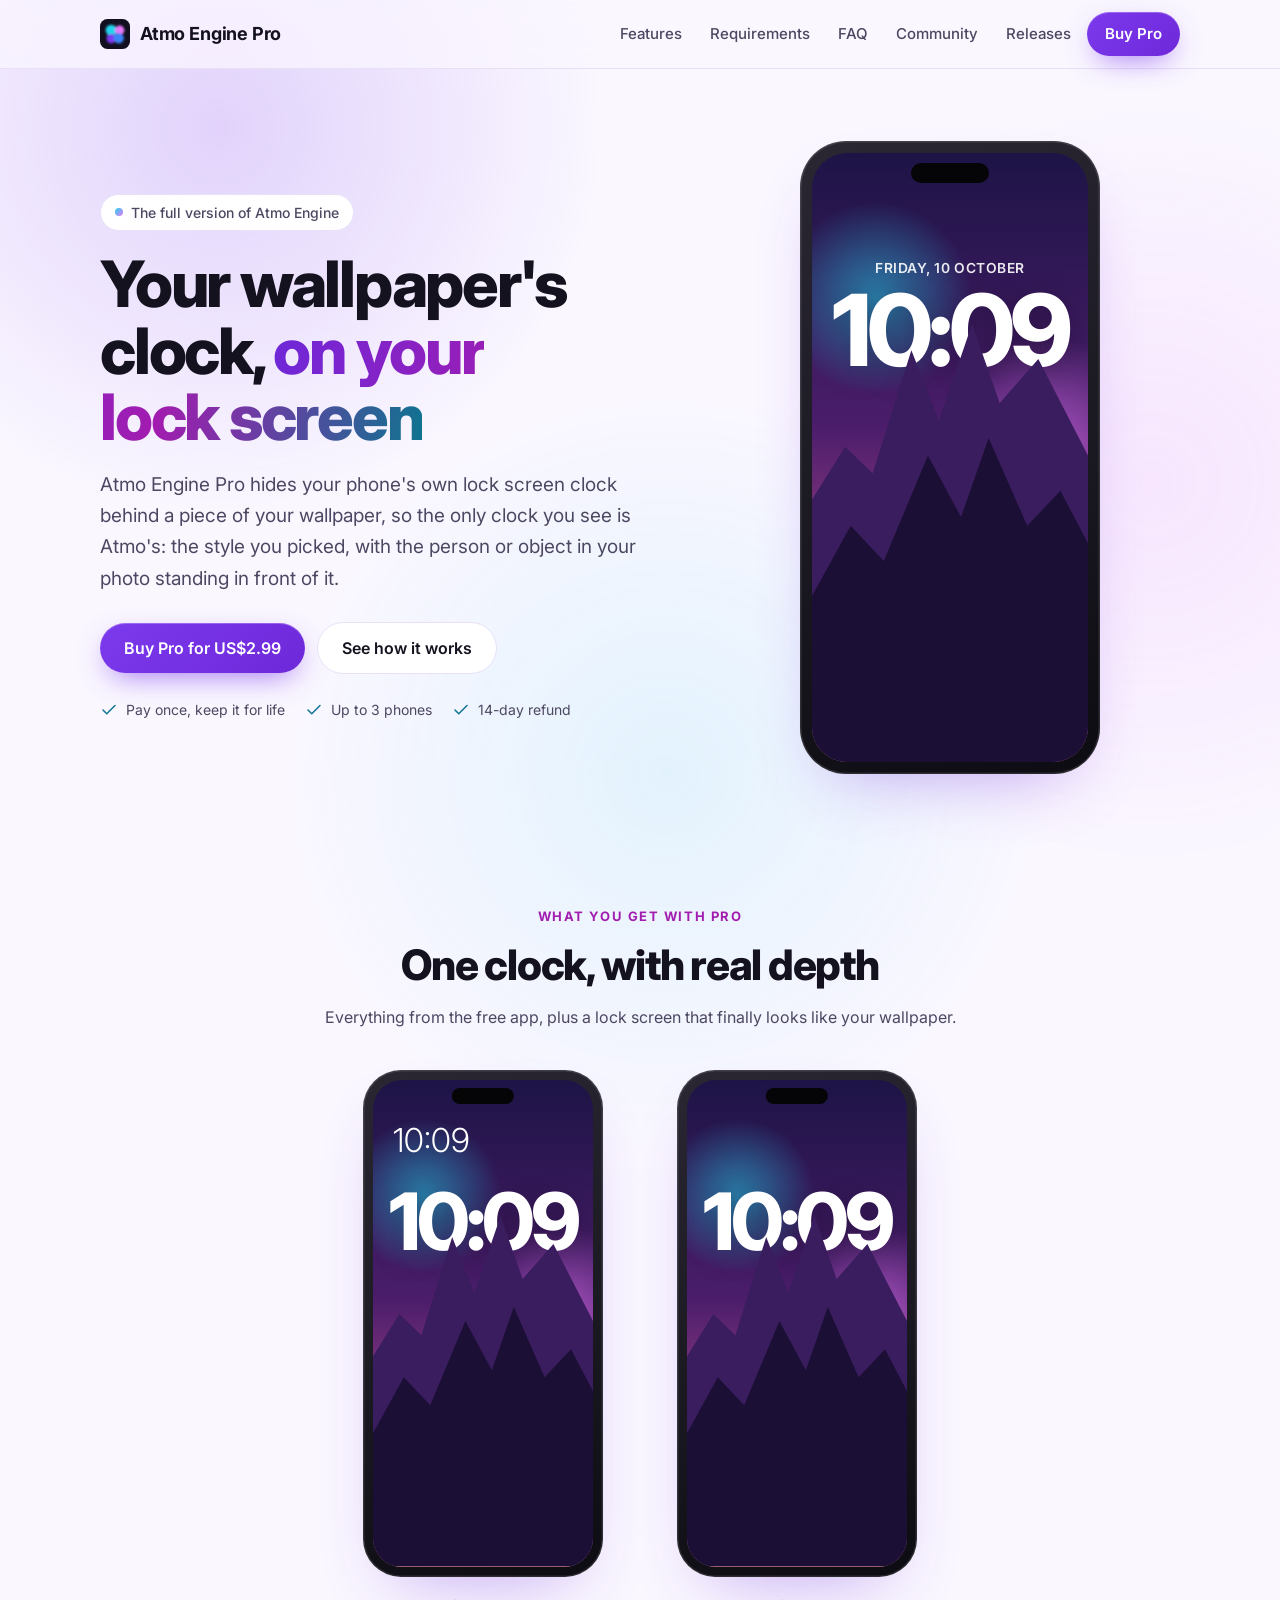
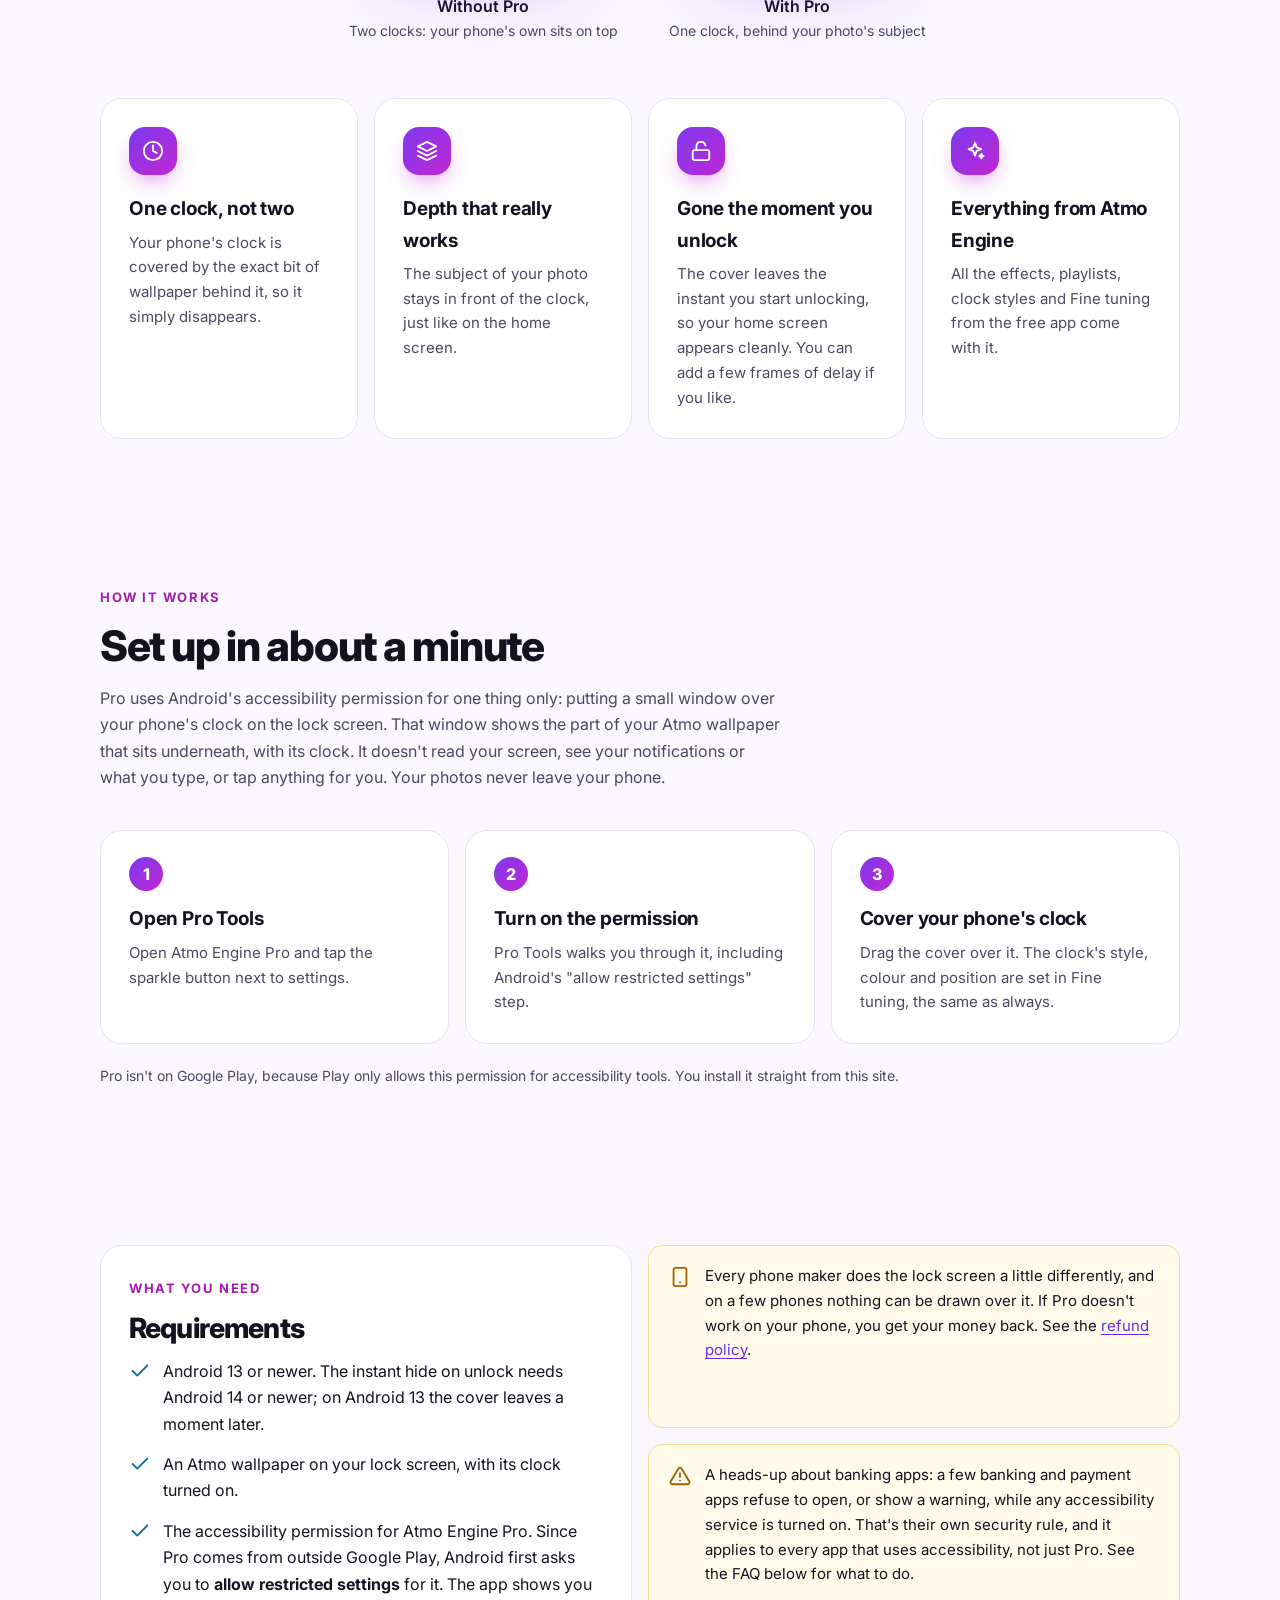
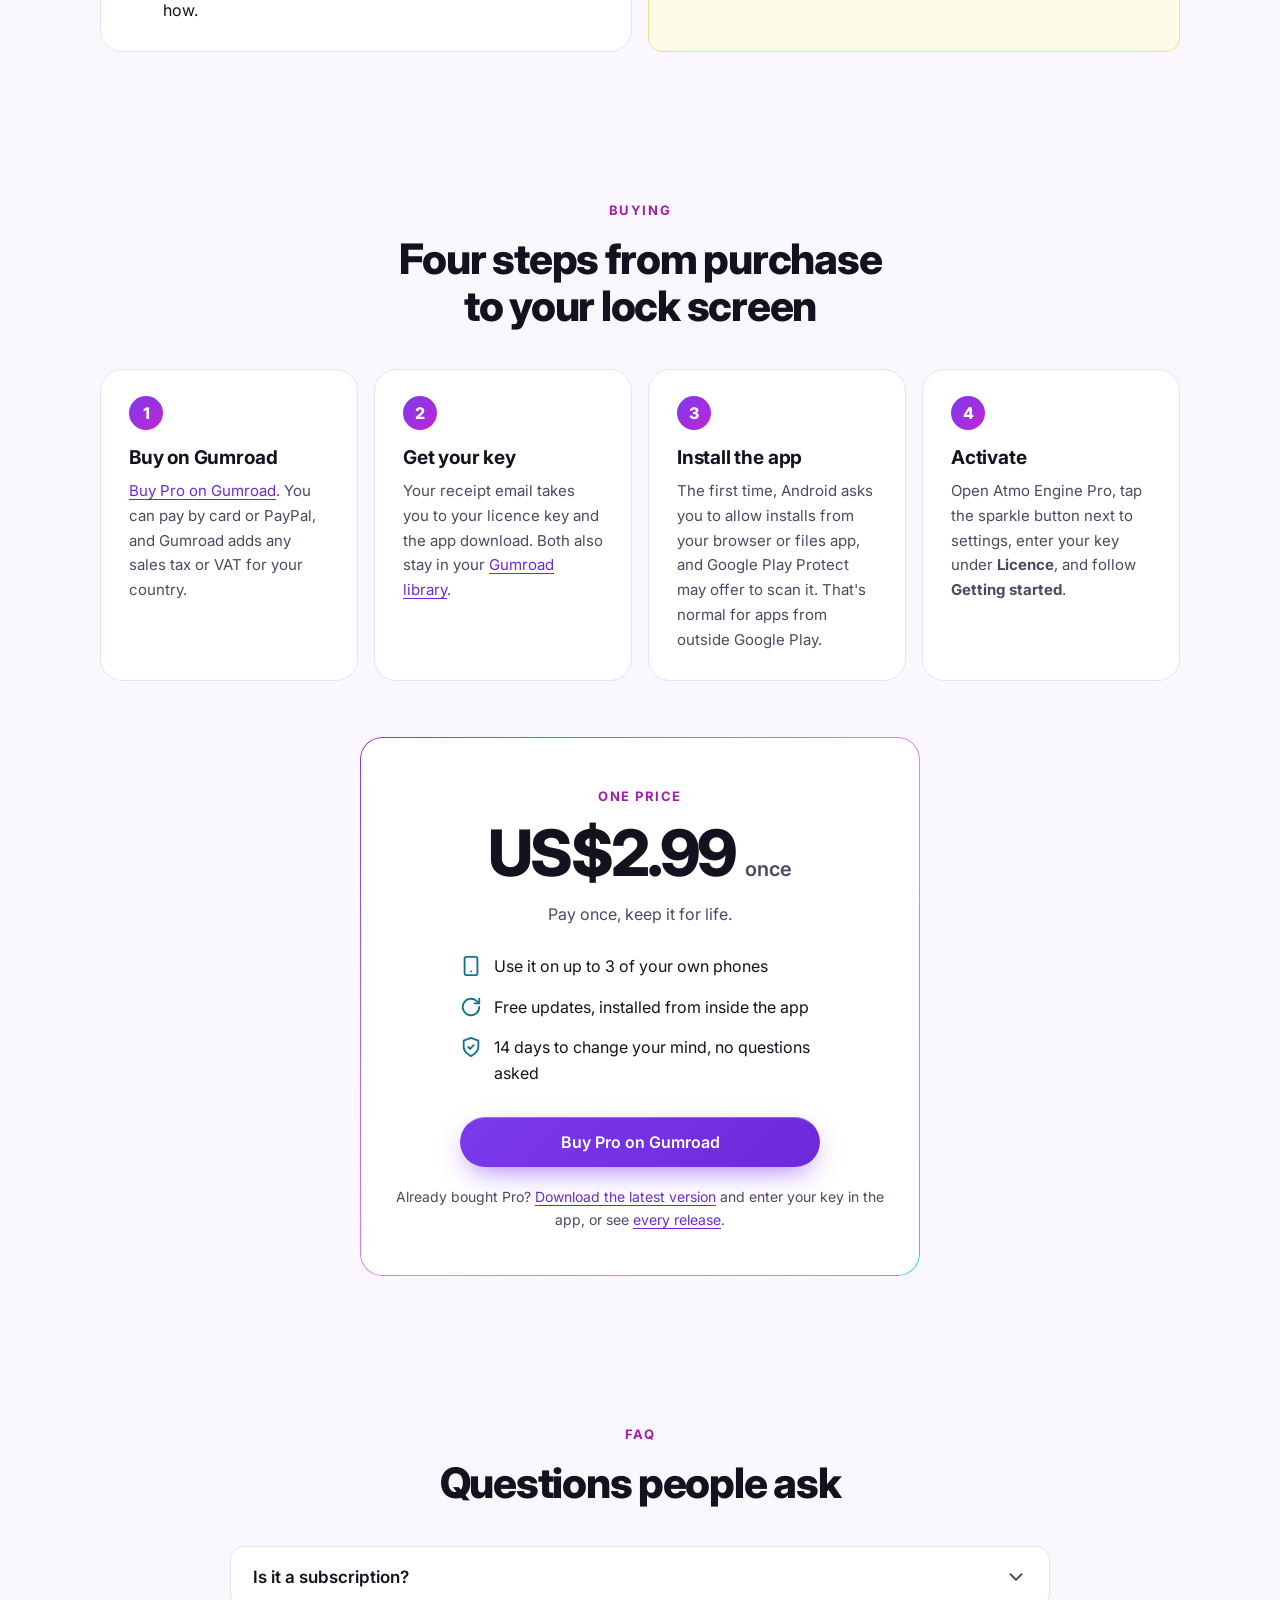
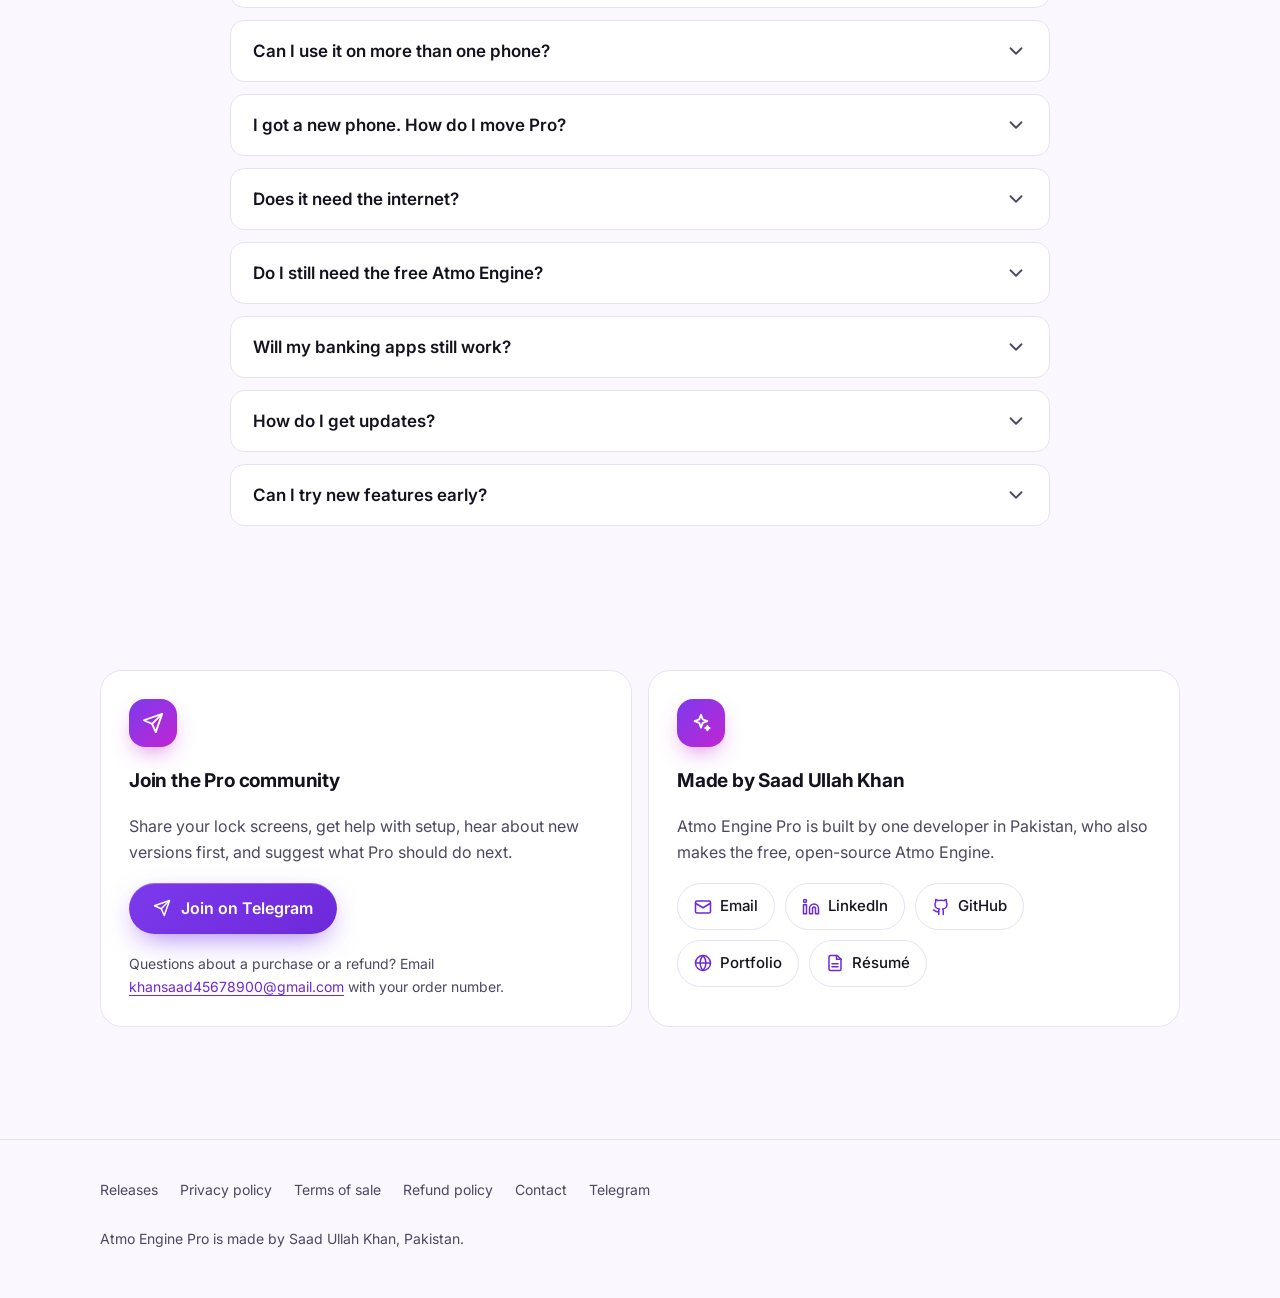
==== commit 00ffce38: "Add a Releases page that lists every version from this repository's releases" ====
--- a/index.html
+++ b/index.html
@@ -51,6 +51,7 @@
         <a class="optional" href="#requirements">Requirements</a>
         <a class="optional" href="#faq">FAQ</a>
         <a class="optional" href="#contact">Community</a>
+        <a class="optional" href="releases.html">Releases</a>
         <a class="button small" href="https://khansaad5.gumroad.com/l/atmo-engine-pro">Buy Pro</a>
       </nav>
     </div>
@@ -217,7 +218,7 @@
           </ul>
           <a class="button" href="https://khansaad5.gumroad.com/l/atmo-engine-pro">Buy Pro on Gumroad</a>
           <p class="small muted" style="margin:18px 0 0">
-            Already bought Pro? <a href="https://github.com/saad-khan-rind/atmo-engine-pro-site/releases/latest/download/AtmoEnginePro.apk">Download the latest version</a> and enter your key in the app.
+            Already bought Pro? <a href="https://github.com/saad-khan-rind/atmo-engine-pro-site/releases/latest/download/AtmoEnginePro.apk">Download the latest version</a> and enter your key in the app, or see <a href="releases.html">every release</a>.
           </p>
         </div>
       </div>
@@ -273,6 +274,7 @@
 
   <footer class="site">
     <div class="wrap">
+      <a href="releases.html">Releases</a>
       <a href="privacy.html">Privacy policy</a>
       <a href="terms.html">Terms of sale</a>
       <a href="refund.html">Refund policy</a>
--- a/style.css
+++ b/style.css
@@ -510,11 +510,32 @@
 .faq details > div { padding: 0 22px 20px; color: var(--muted); }
 .faq details > div p { margin: 0; }
 
+/* Releases page */
+.releases > h1:first-child { font-size: clamp(34px, 5vw, 48px); margin-top: 48px; }
+.releases { max-width: 820px; }
+.release-list { display: grid; gap: 16px; margin: 28px 0 0; }
+.release-head { display: flex; align-items: center; gap: 12px; flex-wrap: wrap; }
+.release-head h2 { font-size: 26px; margin: 0; }
+.release p.small { margin: 4px 0 14px; }
+.release .notes { margin: 0 0 20px; padding-left: 20px; color: var(--muted); }
+.release .notes li { margin: 4px 0; }
+.release.latest { border-color: color-mix(in srgb, var(--primary) 55%, var(--line)); }
+.badge {
+  display: inline-flex;
+  align-items: center;
+  padding: 4px 12px;
+  border-radius: 999px;
+  font-size: 13px;
+  font-weight: 700;
+}
+.badge.stable { background: color-mix(in srgb, var(--primary) 22%, transparent); color: var(--link); }
+.badge.beta { background: var(--warn-bg); color: var(--warn-icon); border: 1px solid var(--warn-line); }
+
 /* Policy pages */
 main > .wrap > h1:first-child { font-size: clamp(34px, 5vw, 48px); margin-top: 48px; }
-main > .wrap:has(> h1:first-child) { max-width: 820px; }
-main > .wrap:has(> h1:first-child) h2 { font-size: 24px; margin-top: 40px; }
-main > .wrap:has(> h1:first-child) li { margin: 6px 0; }
+main > .wrap:not(.releases):has(> h1:first-child) { max-width: 820px; }
+main > .wrap:not(.releases):has(> h1:first-child) h2 { font-size: 24px; margin-top: 40px; }
+main > .wrap:not(.releases):has(> h1:first-child) li { margin: 6px 0; }
 
 /* Footer */
 footer.site {
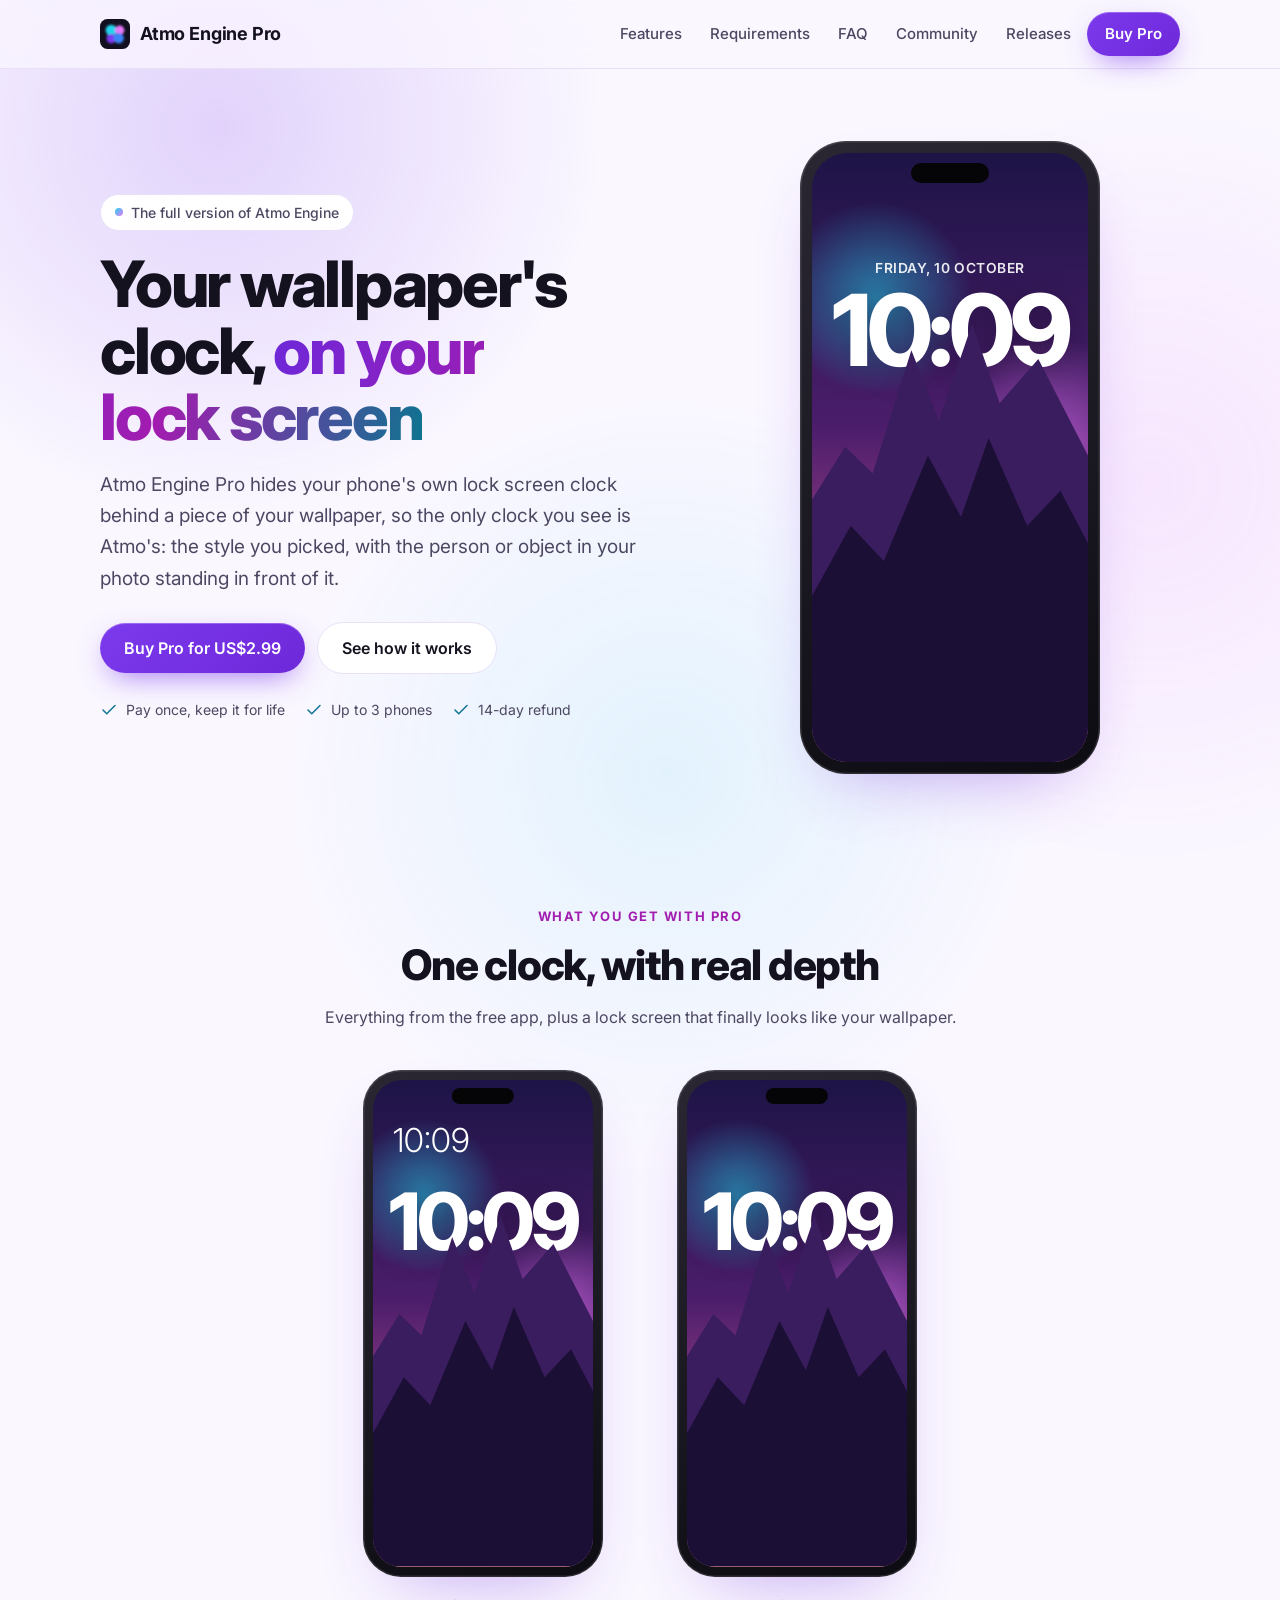
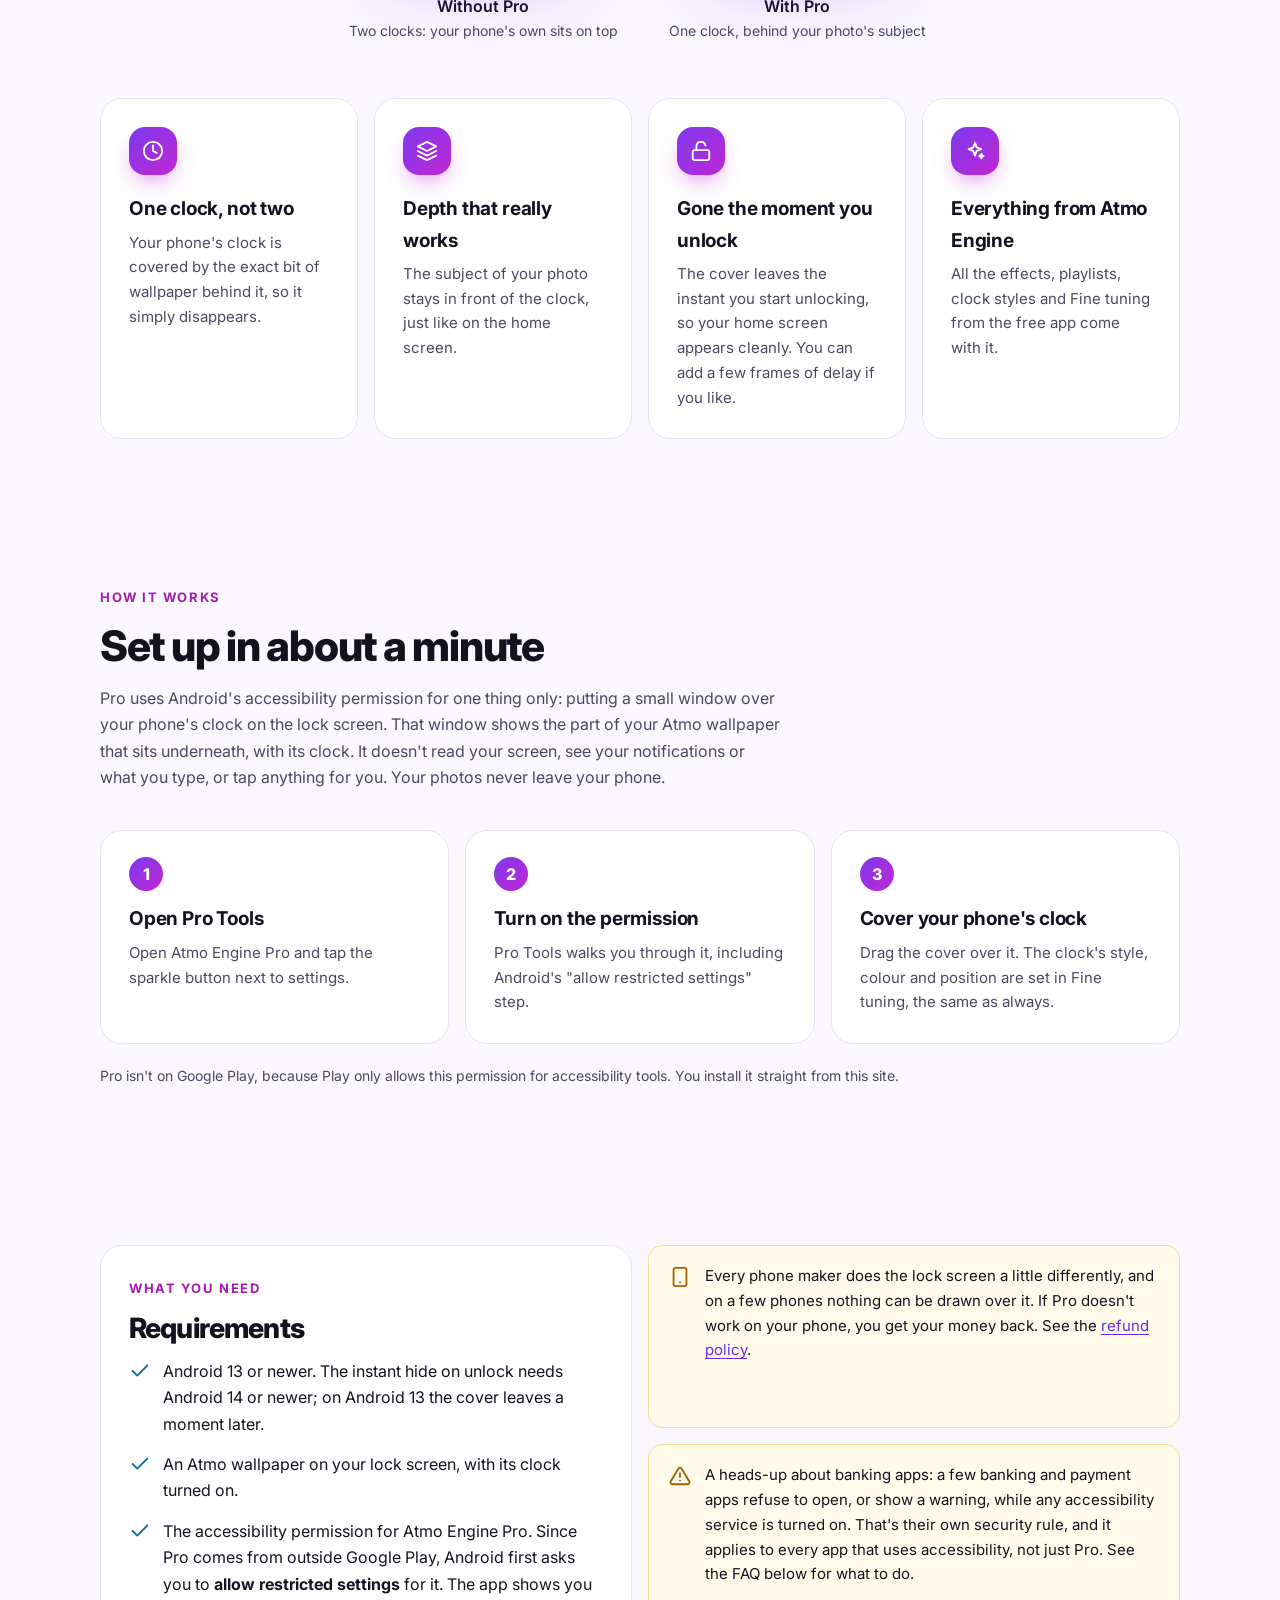
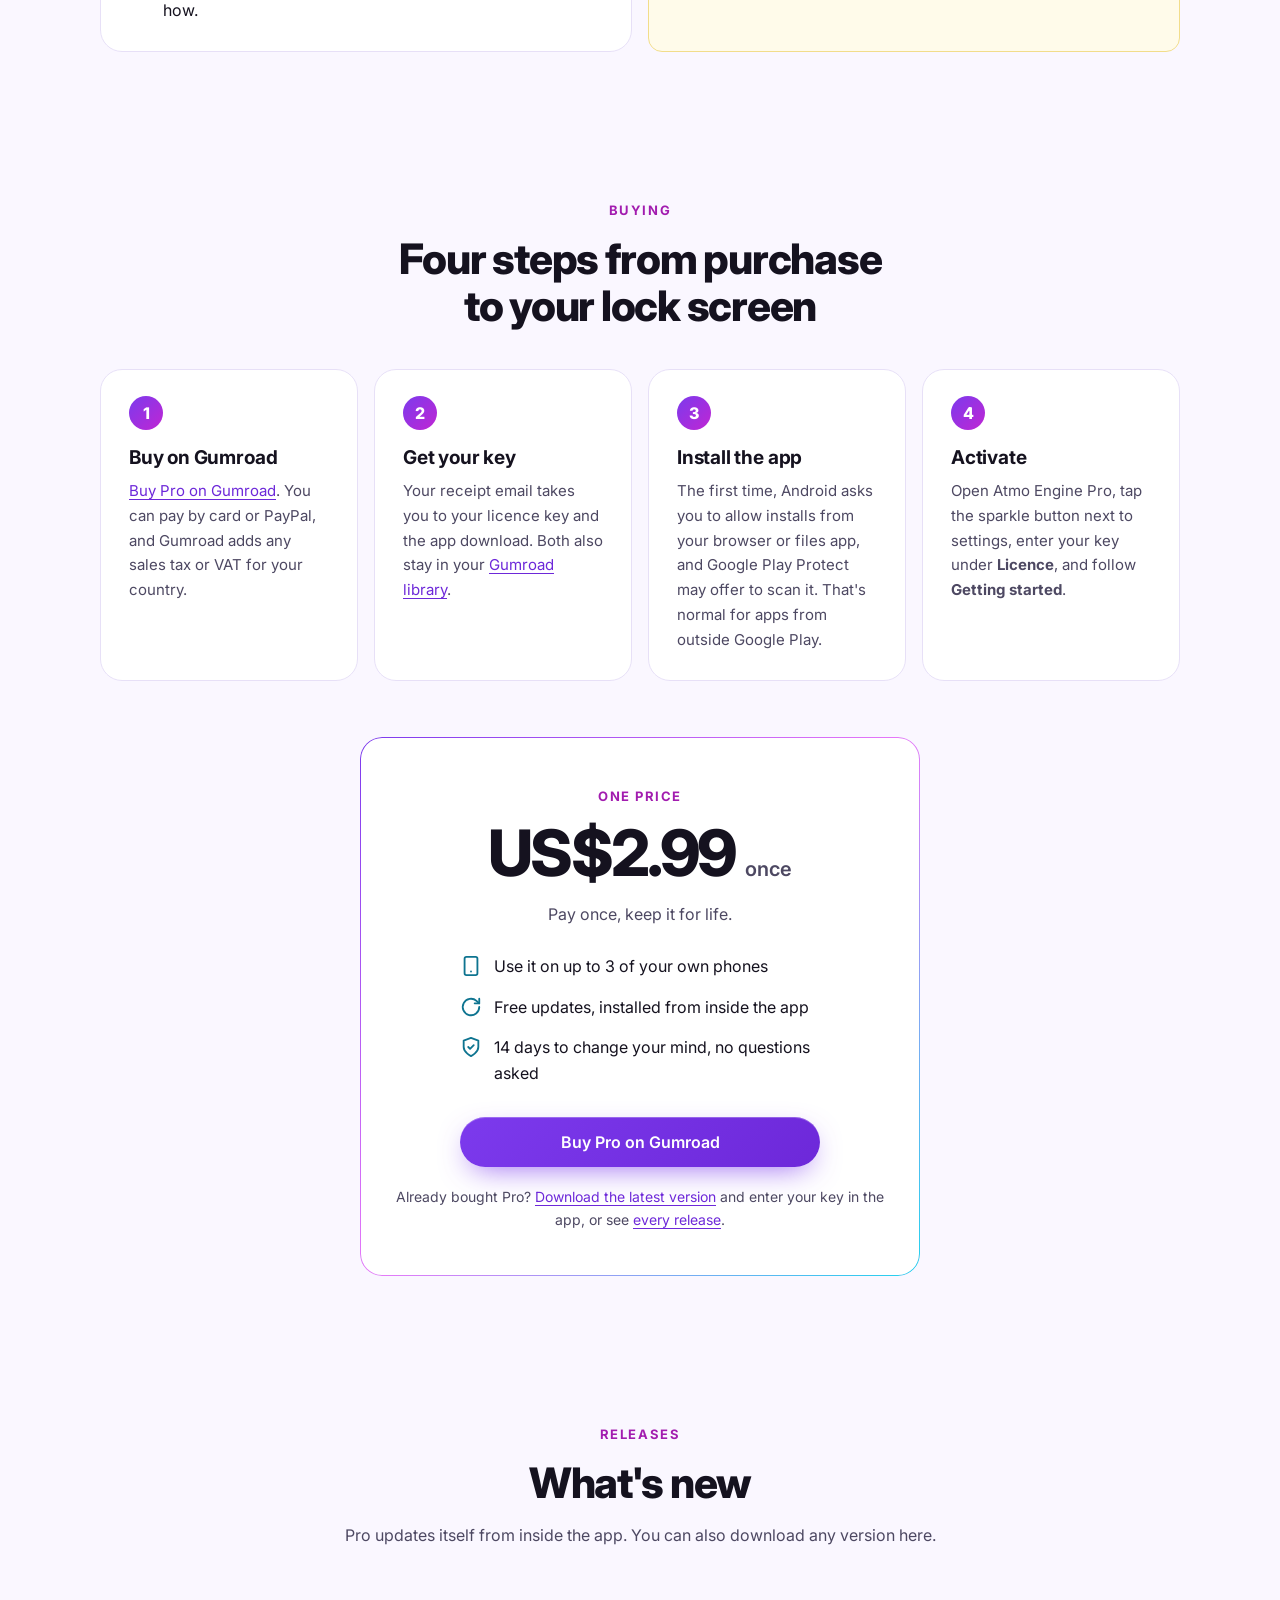
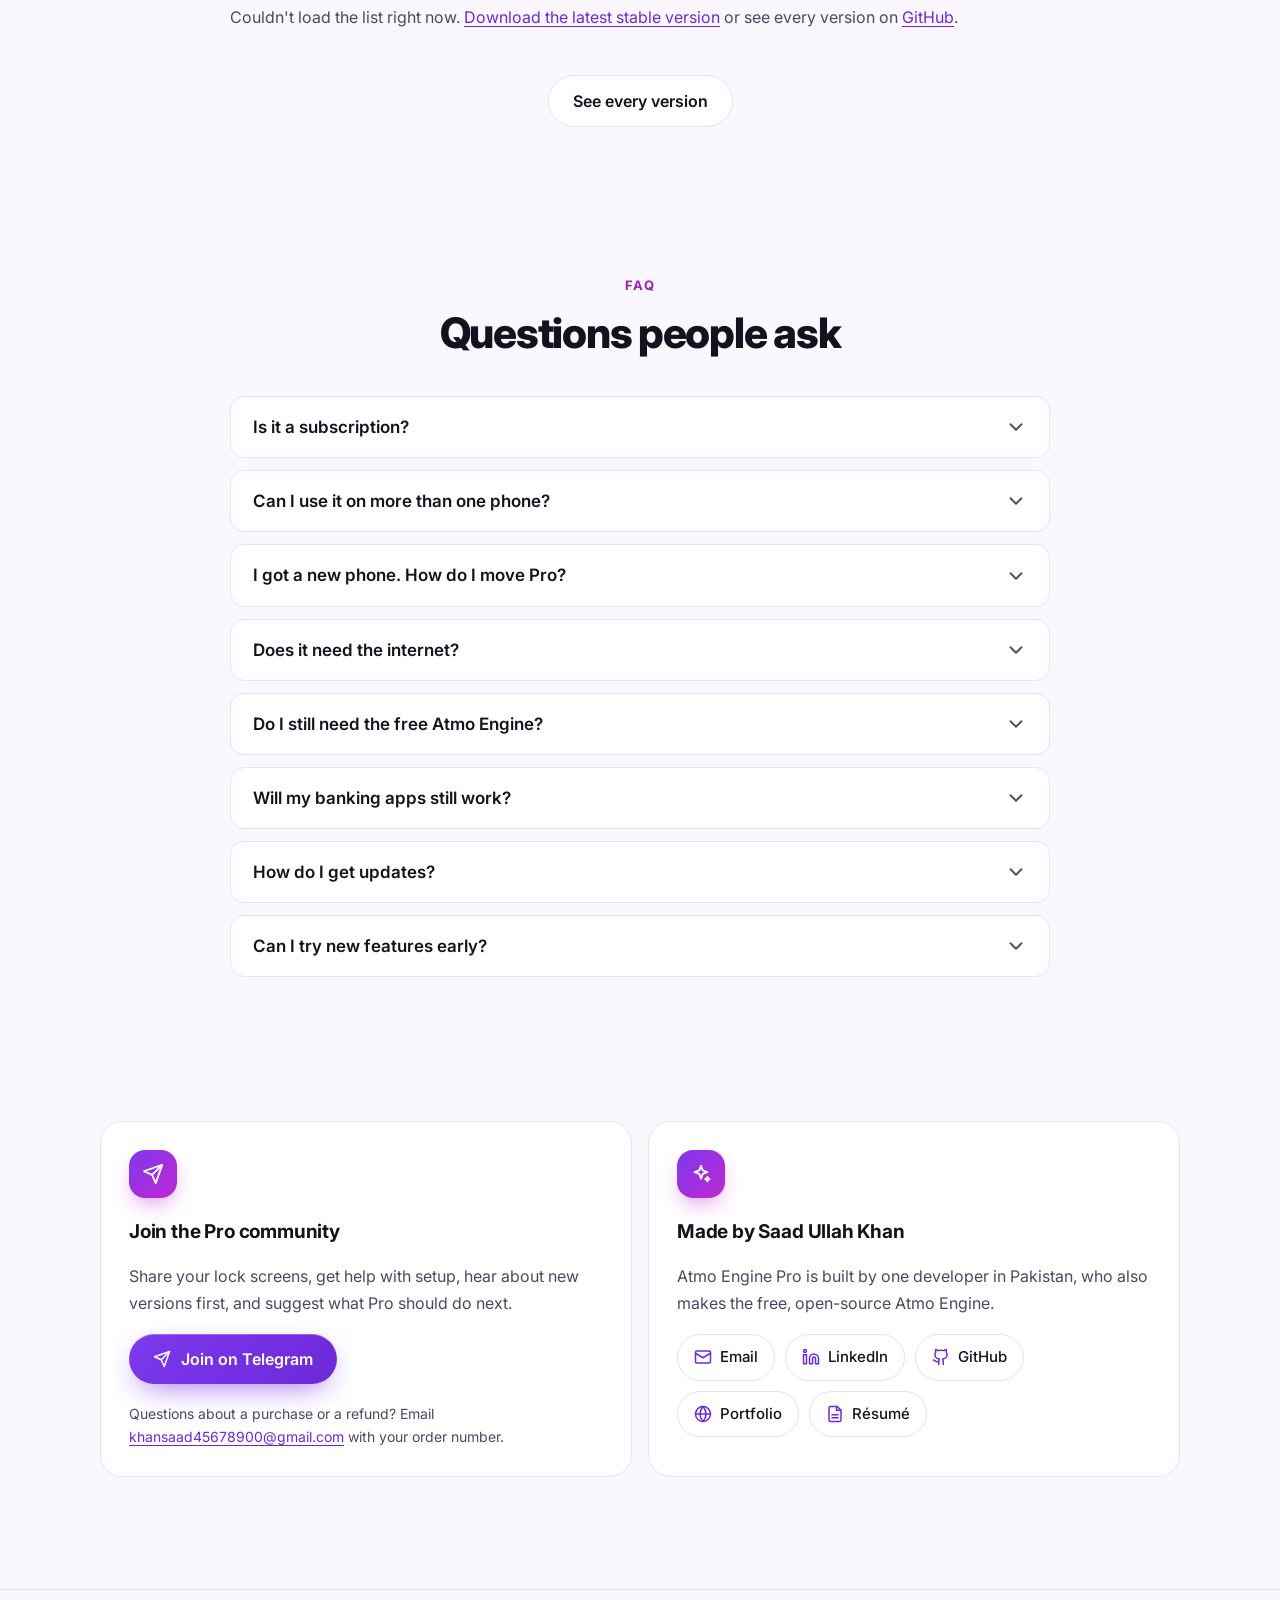
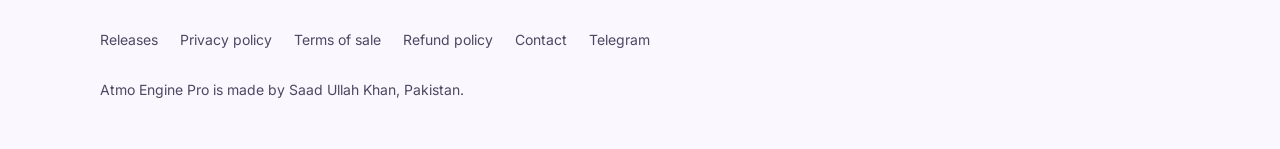
==== commit 4c4a7c82: "Bottom pill navigation on phones, and releases on the main page" ====
--- a/index.html
+++ b/index.html
@@ -2,7 +2,7 @@
 <html lang="en">
 <head>
   <meta charset="utf-8">
-  <meta name="viewport" content="width=device-width, initial-scale=1">
+  <meta name="viewport" content="width=device-width, initial-scale=1, viewport-fit=cover">
   <title>Atmo Engine Pro: your wallpaper's clock on your lock screen</title>
   <meta name="description" content="Atmo Engine Pro puts your Atmo wallpaper's own clock on your Android lock screen, with the depth effect, in place of your phone's clock.">
   <meta name="theme-color" content="#0b0a12" media="(prefers-color-scheme: dark)">
@@ -51,7 +51,7 @@
         <a class="optional" href="#requirements">Requirements</a>
         <a class="optional" href="#faq">FAQ</a>
         <a class="optional" href="#contact">Community</a>
-        <a class="optional" href="releases.html">Releases</a>
+        <a class="optional" href="#releases">Releases</a>
         <a class="button small" href="https://khansaad5.gumroad.com/l/atmo-engine-pro">Buy Pro</a>
       </nav>
     </div>
@@ -224,6 +224,20 @@
       </div>
     </section>
 
+    <section id="releases">
+      <div class="wrap">
+        <div class="section-head center reveal">
+          <span class="kicker">Releases</span>
+          <h2>What's new</h2>
+          <p class="muted">Pro updates itself from inside the app. You can also download any version here.</p>
+        </div>
+        <div id="release-list" class="release-list" aria-live="polite">
+          <p class="muted">Loading releases…</p>
+        </div>
+        <p class="center-link"><a class="button ghost" href="releases.html">See every version</a></p>
+      </div>
+    </section>
+
     <section id="faq">
       <div class="wrap">
         <div class="section-head center reveal">
@@ -284,7 +298,32 @@
     </div>
   </footer>
 
+  <nav class="bottom-nav" aria-label="Sections">
+    <a href="#main" data-section="home" aria-current="page"><svg class="icon" viewBox="0 0 24 24" aria-hidden="true"><path d="M3 10.5 12 3l9 7.5V20a1 1 0 0 1-1 1h-5v-6h-6v6H4a1 1 0 0 1-1-1z"/></svg><span>Home</span></a>
+    <a href="#features" data-section="features"><svg class="icon" viewBox="0 0 24 24" aria-hidden="true"><path d="M12 3l1.9 5.1L19 10l-5.1 1.9L12 17l-1.9-5.1L5 10l5.1-1.9z"/></svg><span>Features</span></a>
+    <a href="#releases" data-section="releases"><svg class="icon" viewBox="0 0 24 24" aria-hidden="true"><path d="M12 3v12"/><path d="m7 10 5 5 5-5"/><path d="M5 21h14"/></svg><span>Releases</span></a>
+    <a href="#faq" data-section="faq"><svg class="icon" viewBox="0 0 24 24" aria-hidden="true"><circle cx="12" cy="12" r="10"/><path d="M9.1 9a3 3 0 0 1 5.8 1c0 2-3 3-3 3"/><path d="M12 17h.01"/></svg><span>FAQ</span></a>
+    <a href="#contact" data-section="community"><svg class="icon" viewBox="0 0 24 24" aria-hidden="true"><path d="m22 2-7 20-4-9-9-4z"/><path d="M22 2 11 13"/></svg><span>Community</span></a>
+  </nav>
+
+  <script src="releases.js"></script>
   <script>
+    renderReleases(document.getElementById("release-list"), { all: false });
+
+    // The bottom bar marks the section being read.
+    const tabs = document.querySelectorAll(".bottom-nav a");
+    const sections = { home: document.querySelector(".hero"), features: "features", releases: "releases", faq: "faq", community: "contact" };
+    const spy = new IntersectionObserver((entries) => {
+      for (const e of entries) {
+        if (!e.isIntersecting) continue;
+        tabs.forEach((t) => (t.dataset.section === e.target.dataset.tab ? t.setAttribute("aria-current", "page") : t.removeAttribute("aria-current")));
+      }
+    }, { rootMargin: "-45% 0px -50% 0px" });
+    for (const [tab, target] of Object.entries(sections)) {
+      const section = typeof target === "string" ? document.getElementById(target) : target;
+      if (section) { section.dataset.tab = tab; spy.observe(section); }
+    }
+
     // Fades sections in as they scroll into view; without JS they're simply shown.
     const io = new IntersectionObserver((entries) => {
       for (const e of entries) if (e.isIntersecting) { e.target.classList.add("in"); io.unobserve(e.target); }
--- a/style.css
+++ b/style.css
@@ -515,7 +515,7 @@
 .releases { max-width: 820px; }
 .release-list { display: grid; gap: 16px; margin: 28px 0 0; }
 .release-head { display: flex; align-items: center; gap: 12px; flex-wrap: wrap; }
-.release-head h2 { font-size: 26px; margin: 0; }
+.release-head h3 { font-size: 24px; margin: 0; }
 .release p.small { margin: 4px 0 14px; }
 .release .notes { margin: 0 0 20px; padding-left: 20px; color: var(--muted); }
 .release .notes li { margin: 4px 0; }
@@ -530,6 +530,59 @@
 }
 .badge.stable { background: color-mix(in srgb, var(--primary) 22%, transparent); color: var(--link); }
 .badge.beta { background: var(--warn-bg); color: var(--warn-icon); border: 1px solid var(--warn-line); }
+
+.center-link { text-align: center; margin: 28px 0 0; }
+#releases .release-list { max-width: 820px; margin: 0 auto; }
+
+/* Bottom pill navigation on small screens, where the header links don't fit.
+   Floats above the system gesture bar (safe area) and marks where you are. */
+.bottom-nav { display: none; }
+@media (max-width: 760px) {
+  .bottom-nav {
+    display: flex;
+    position: fixed;
+    left: 50%;
+    bottom: calc(12px + env(safe-area-inset-bottom));
+    transform: translateX(-50%);
+    z-index: 60;
+    width: min(460px, calc(100% - 24px));
+    padding: 6px;
+    gap: 2px;
+    border-radius: 999px;
+    background: color-mix(in srgb, var(--bg) 80%, transparent);
+    backdrop-filter: saturate(160%) blur(18px);
+    -webkit-backdrop-filter: saturate(160%) blur(18px);
+    border: 1px solid var(--line);
+    box-shadow: 0 18px 40px -16px rgba(0, 0, 0, 0.65);
+  }
+  .bottom-nav a {
+    flex: 1;
+    display: flex;
+    flex-direction: column;
+    align-items: center;
+    justify-content: center;
+    gap: 3px;
+    min-height: 54px;
+    border-radius: 999px;
+    color: var(--muted);
+    text-decoration: none;
+    font-size: 11px;
+    font-weight: 600;
+    letter-spacing: 0.01em;
+    transition: color 0.2s var(--ease), background 0.2s var(--ease);
+  }
+  .bottom-nav .icon { width: 22px; height: 22px; }
+  .bottom-nav a[aria-current="page"] {
+    color: var(--text);
+    background: color-mix(in srgb, var(--primary) 30%, transparent);
+  }
+  body { padding-bottom: calc(92px + env(safe-area-inset-bottom)); }
+  section { padding: 44px 0; }
+  .section-head { margin-bottom: 28px; }
+  .release .button { width: 100%; }
+  html { scroll-padding-bottom: 100px; }
+  footer.site { padding-bottom: 24px; }
+}
 
 /* Policy pages */
 main > .wrap > h1:first-child { font-size: clamp(34px, 5vw, 48px); margin-top: 48px; }
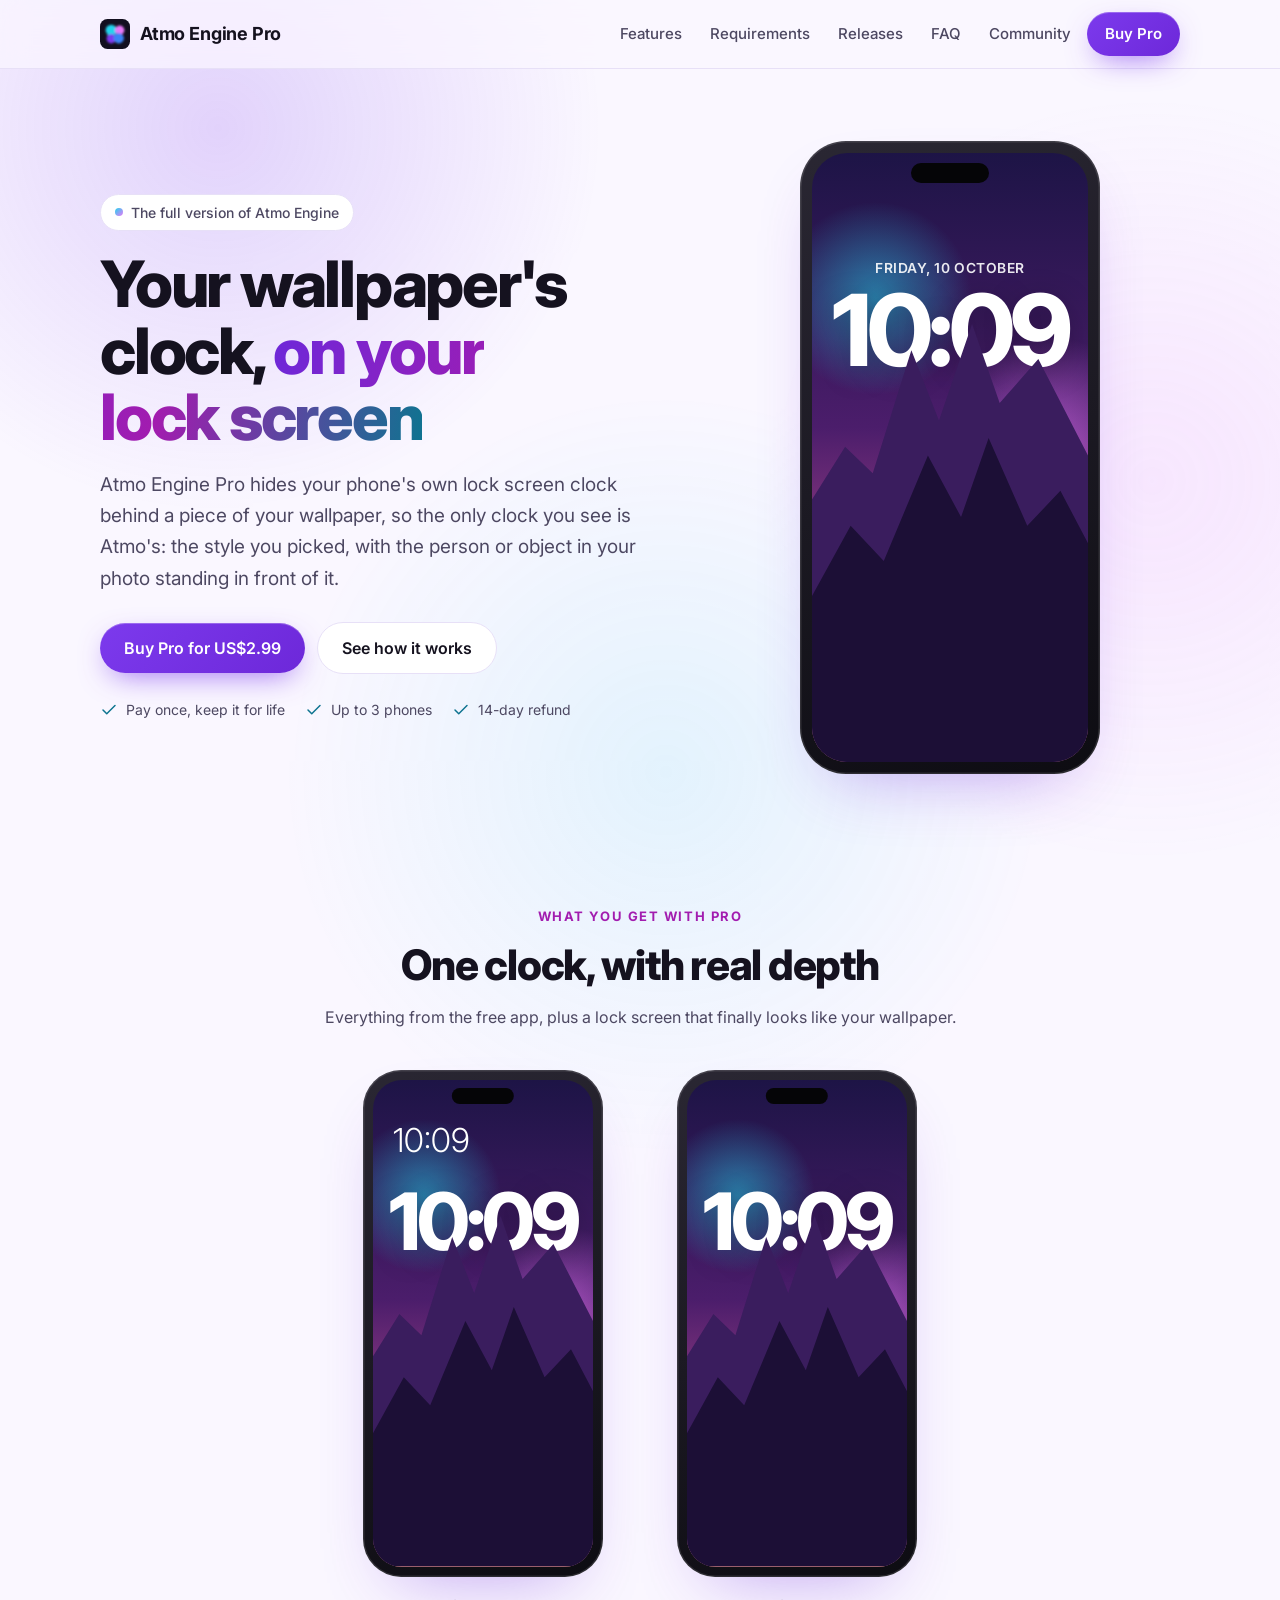
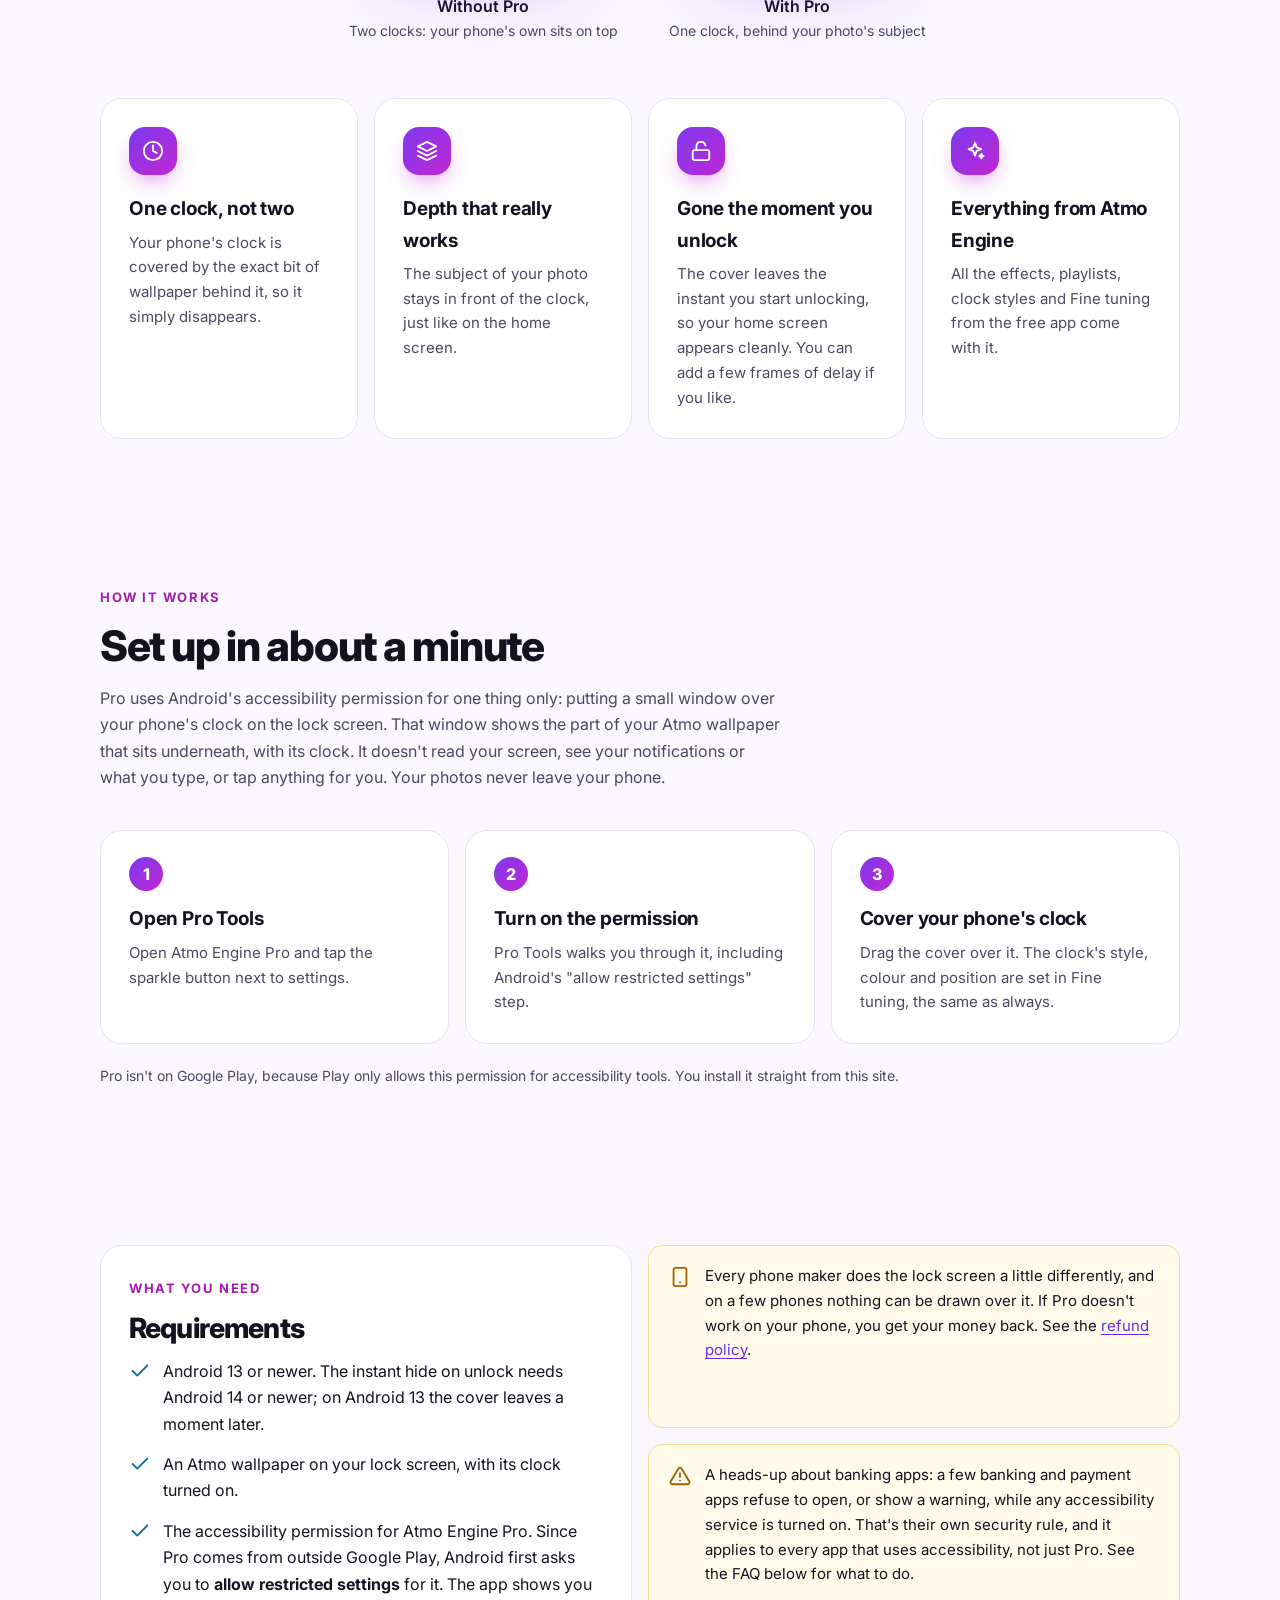
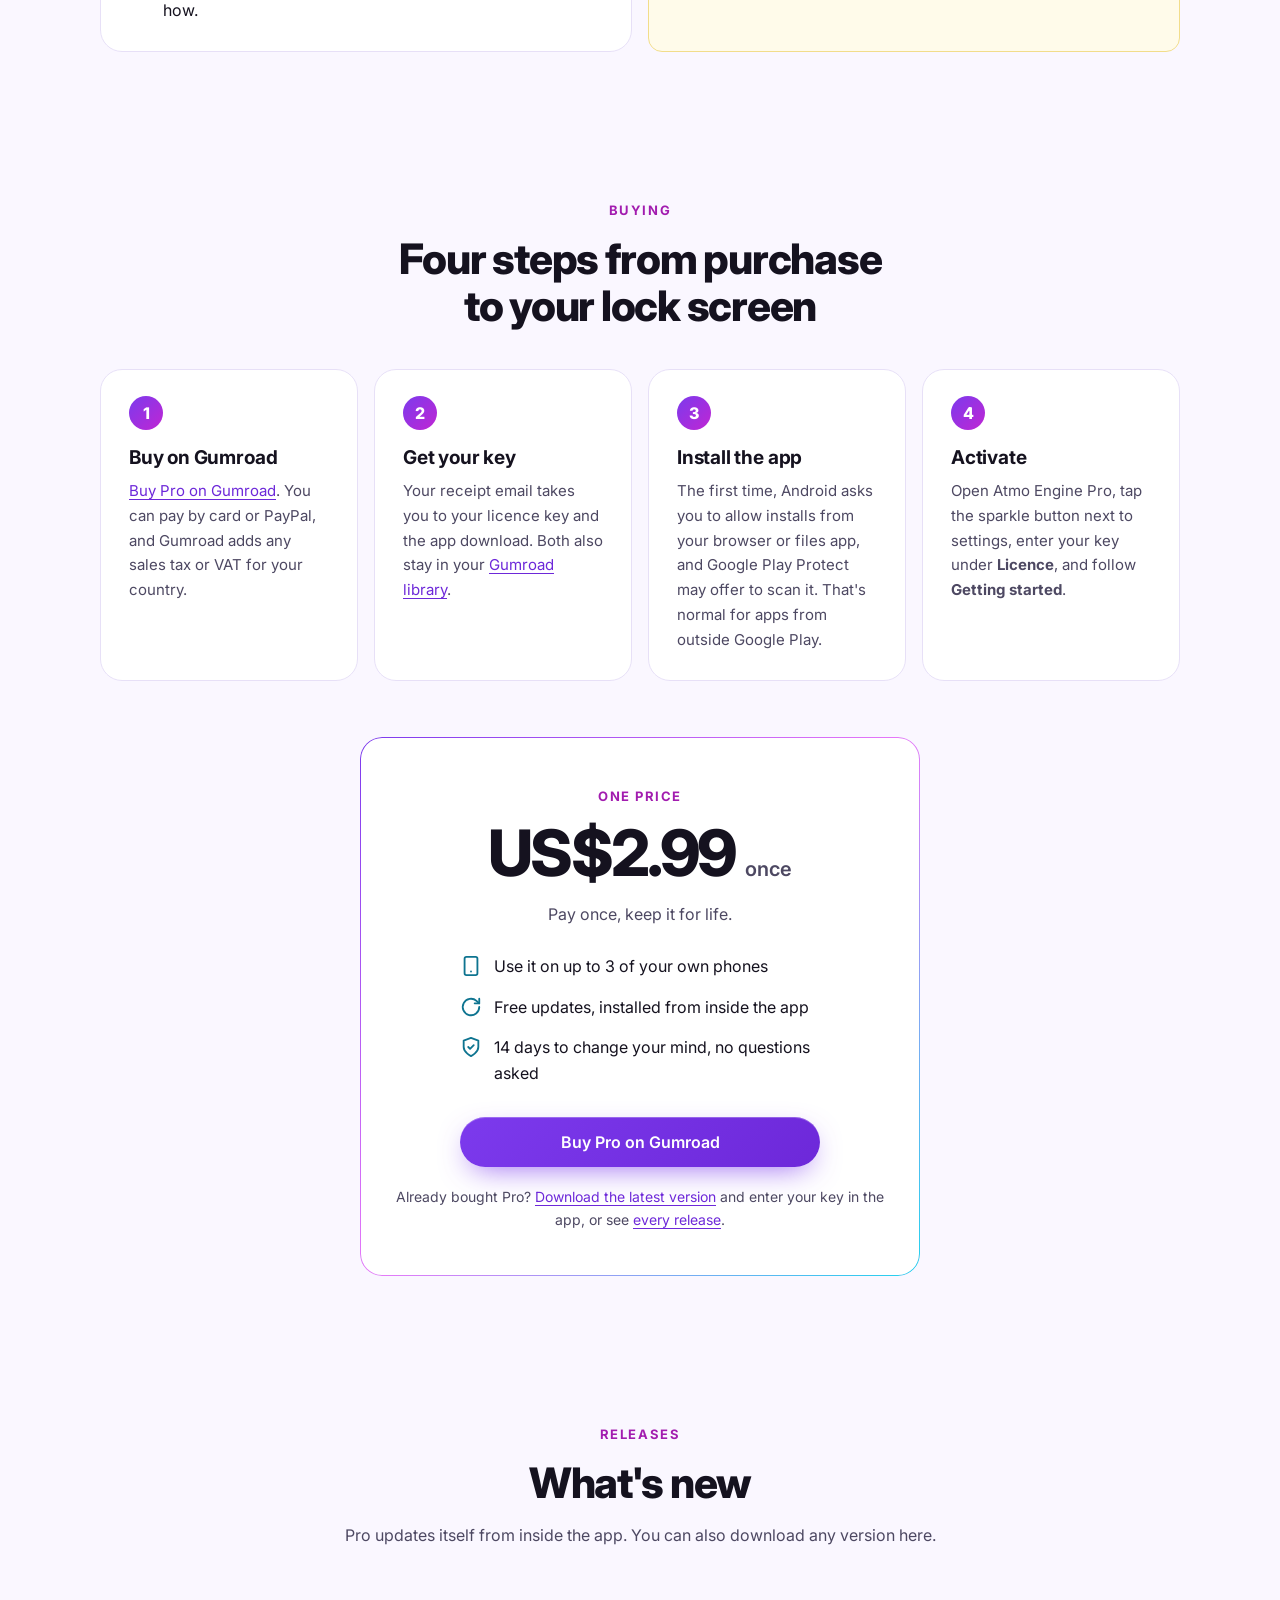
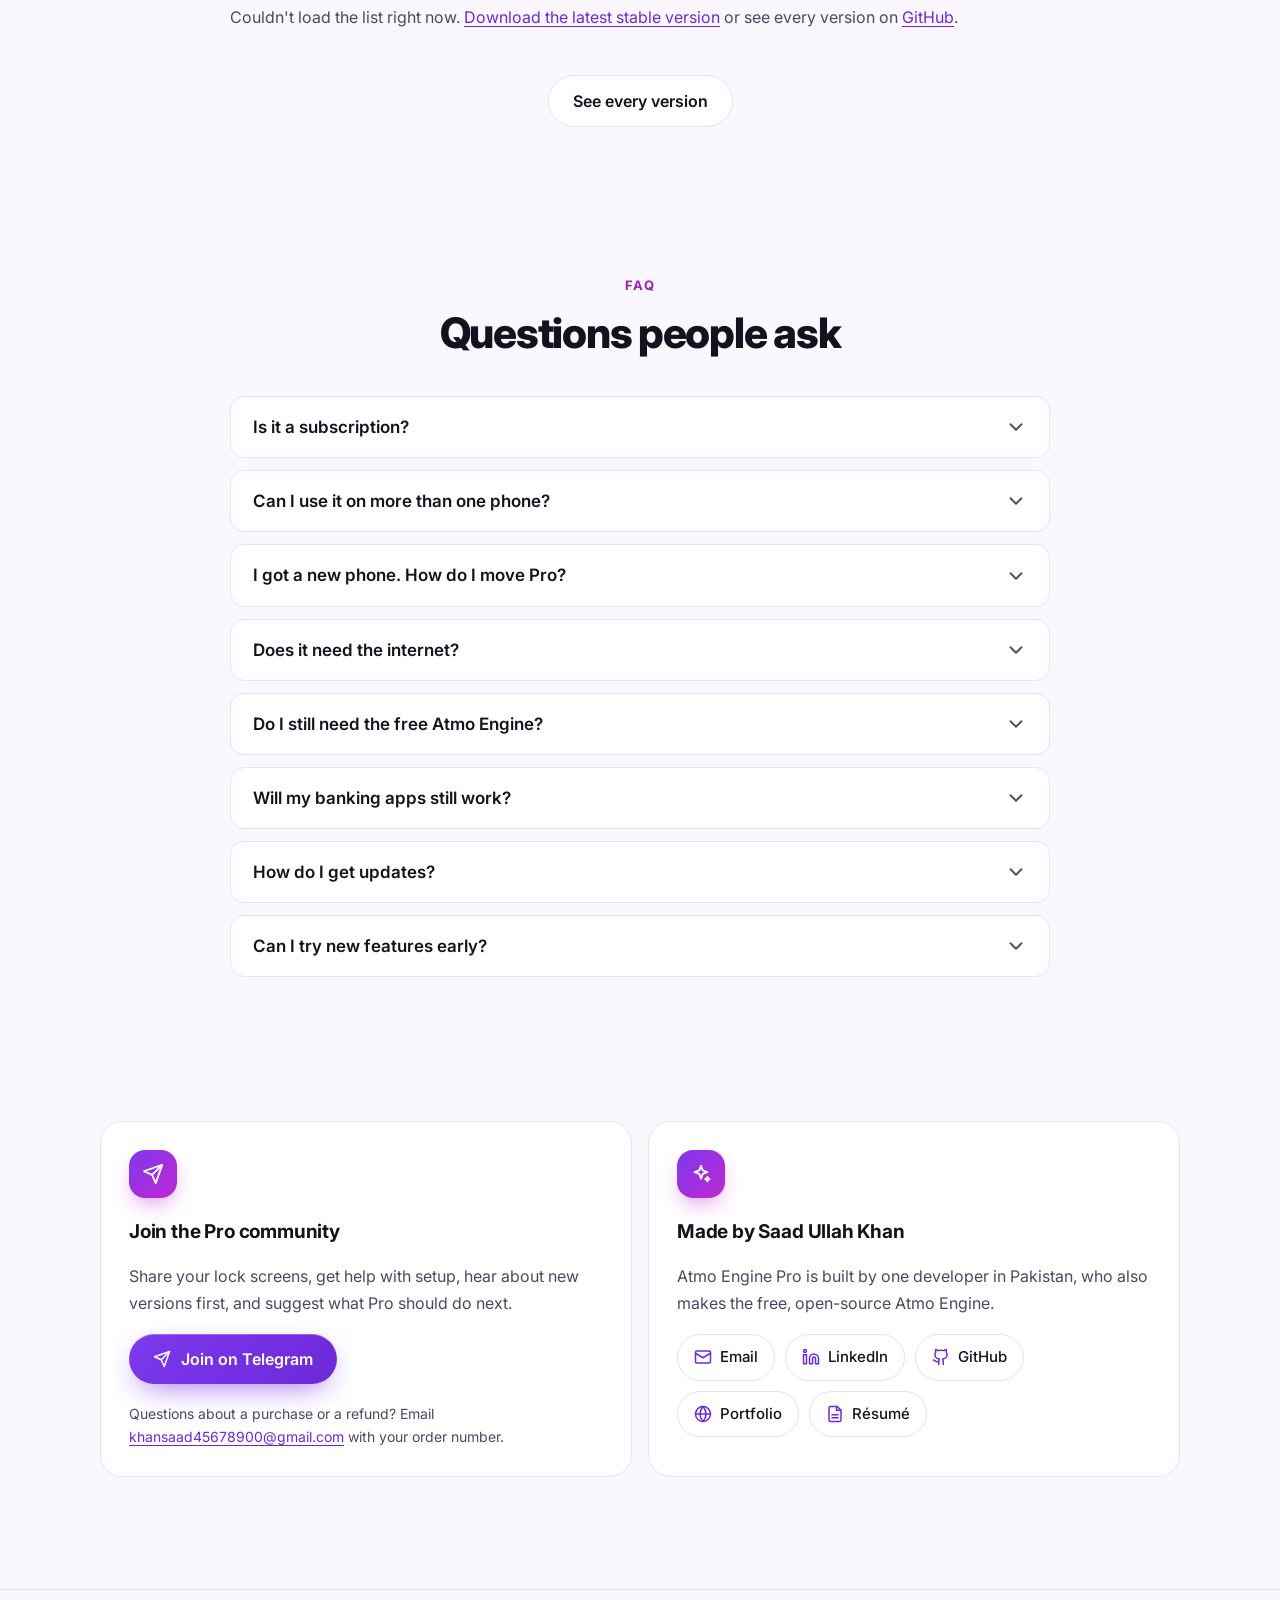
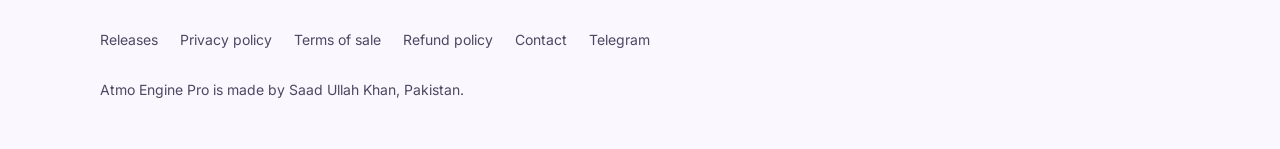
==== commit 027f0fd8: "Header follows the page's order and marks the section being read" ====
--- a/index.html
+++ b/index.html
@@ -47,11 +47,11 @@
     <div class="wrap">
       <a class="brand" href="index.html"><img src="favicon.svg" alt="" width="30" height="30">Atmo Engine Pro</a>
       <nav aria-label="Main">
-        <a class="optional" href="#features">Features</a>
-        <a class="optional" href="#requirements">Requirements</a>
-        <a class="optional" href="#faq">FAQ</a>
-        <a class="optional" href="#contact">Community</a>
-        <a class="optional" href="#releases">Releases</a>
+        <a class="optional" href="#features" data-section="features">Features</a>
+        <a class="optional" href="#requirements" data-section="requirements">Requirements</a>
+        <a class="optional" href="#releases" data-section="releases">Releases</a>
+        <a class="optional" href="#faq" data-section="faq">FAQ</a>
+        <a class="optional" href="#contact" data-section="community">Community</a>
         <a class="button small" href="https://khansaad5.gumroad.com/l/atmo-engine-pro">Buy Pro</a>
       </nav>
     </div>
@@ -310,9 +310,12 @@
   <script>
     renderReleases(document.getElementById("release-list"), { all: false });
 
-    // The bottom bar marks the section being read.
-    const tabs = document.querySelectorAll(".bottom-nav a");
-    const sections = { home: document.querySelector(".hero"), features: "features", releases: "releases", faq: "faq", community: "contact" };
+    // The header (wide screens) and the bottom bar (phones) mark the section being read.
+    const tabs = document.querySelectorAll("a[data-section]");
+    const sections = {
+      home: document.querySelector(".hero"), features: "features", requirements: "requirements",
+      releases: "releases", faq: "faq", community: "contact"
+    };
     const spy = new IntersectionObserver((entries) => {
       for (const e of entries) {
         if (!e.isIntersecting) continue;
--- a/style.css
+++ b/style.css
@@ -153,7 +153,8 @@
   transition: color 0.2s var(--ease), background 0.2s var(--ease);
 }
 header.site nav a:not(.button):hover { color: var(--text); background: var(--surface-strong); }
-@media (max-width: 760px) {
+header.site nav a[aria-current="page"] { color: var(--text); background: color-mix(in srgb, var(--primary) 26%, transparent); }
+@media (max-width: 900px) {
   header.site nav a.optional { display: none; }
 }
 
@@ -537,7 +538,7 @@
 /* Bottom pill navigation on small screens, where the header links don't fit.
    Floats above the system gesture bar (safe area) and marks where you are. */
 .bottom-nav { display: none; }
-@media (max-width: 760px) {
+@media (max-width: 900px) {
   .bottom-nav {
     display: flex;
     position: fixed;
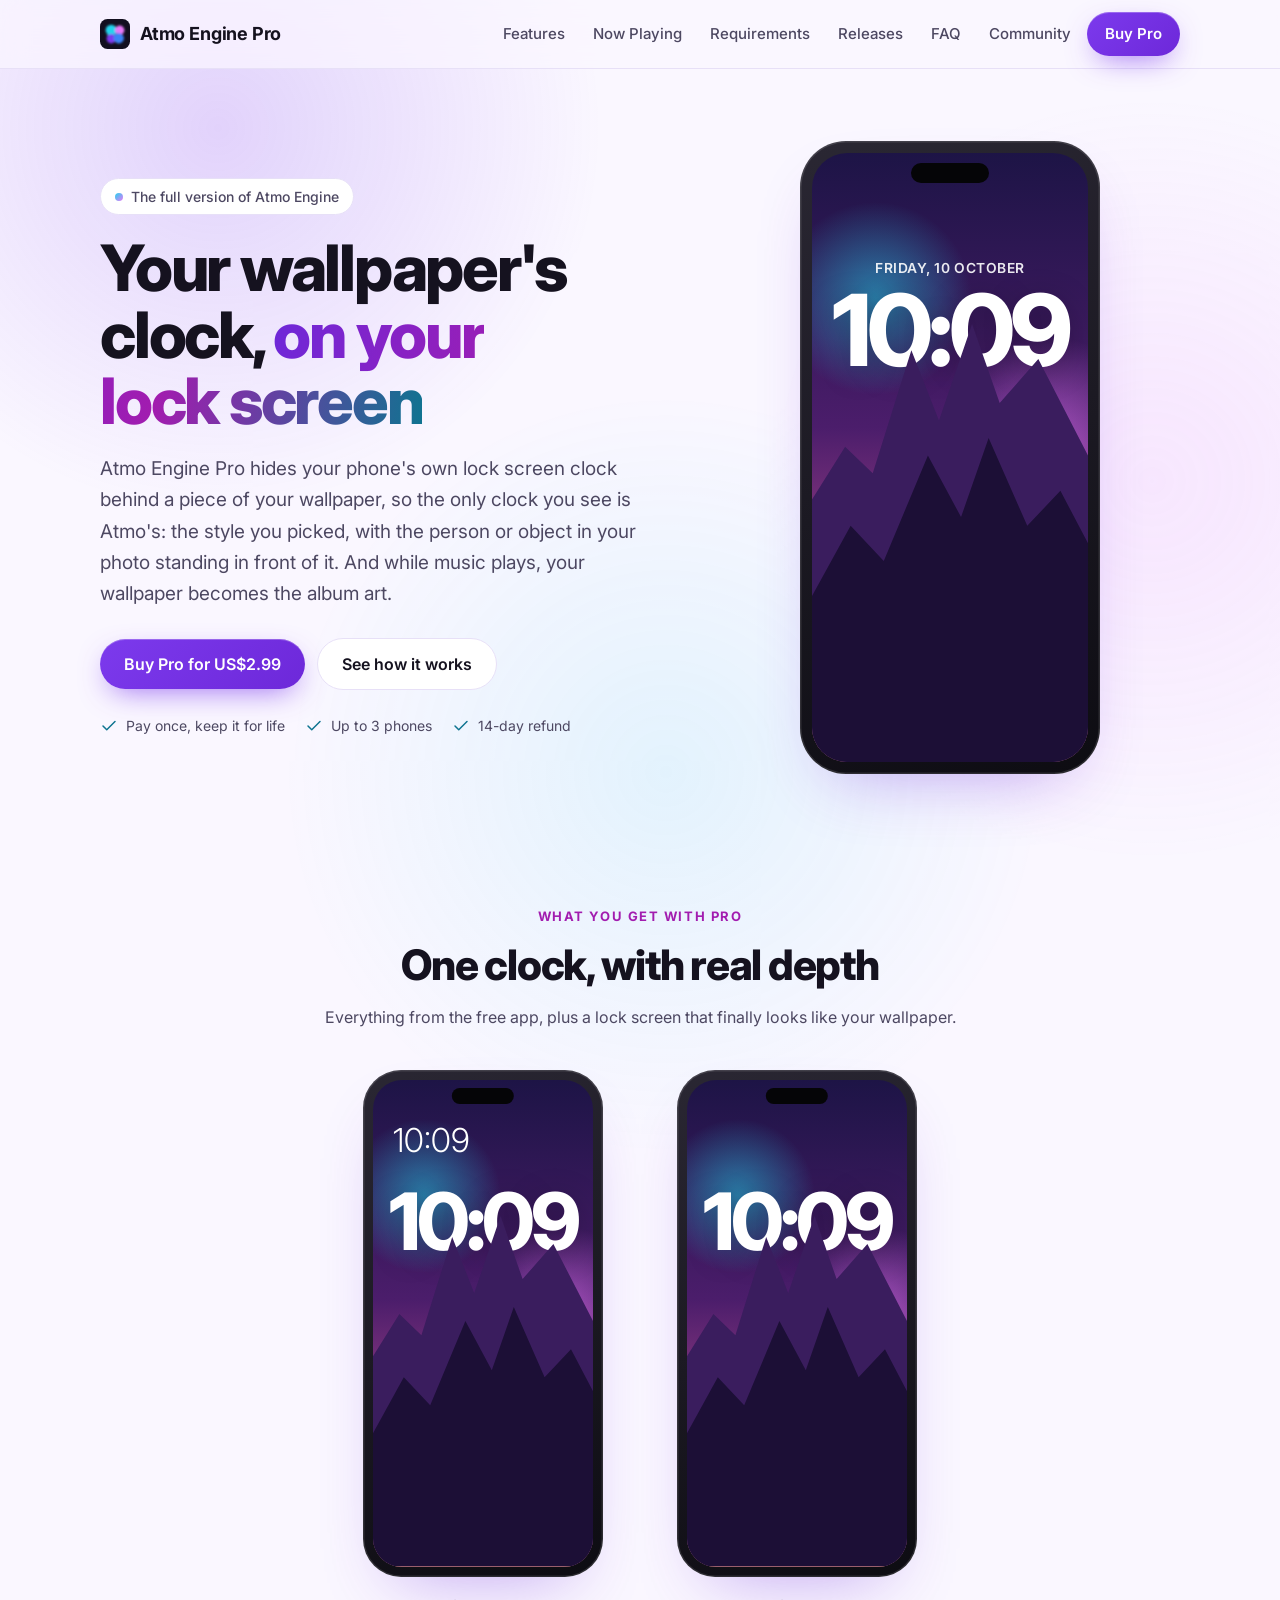
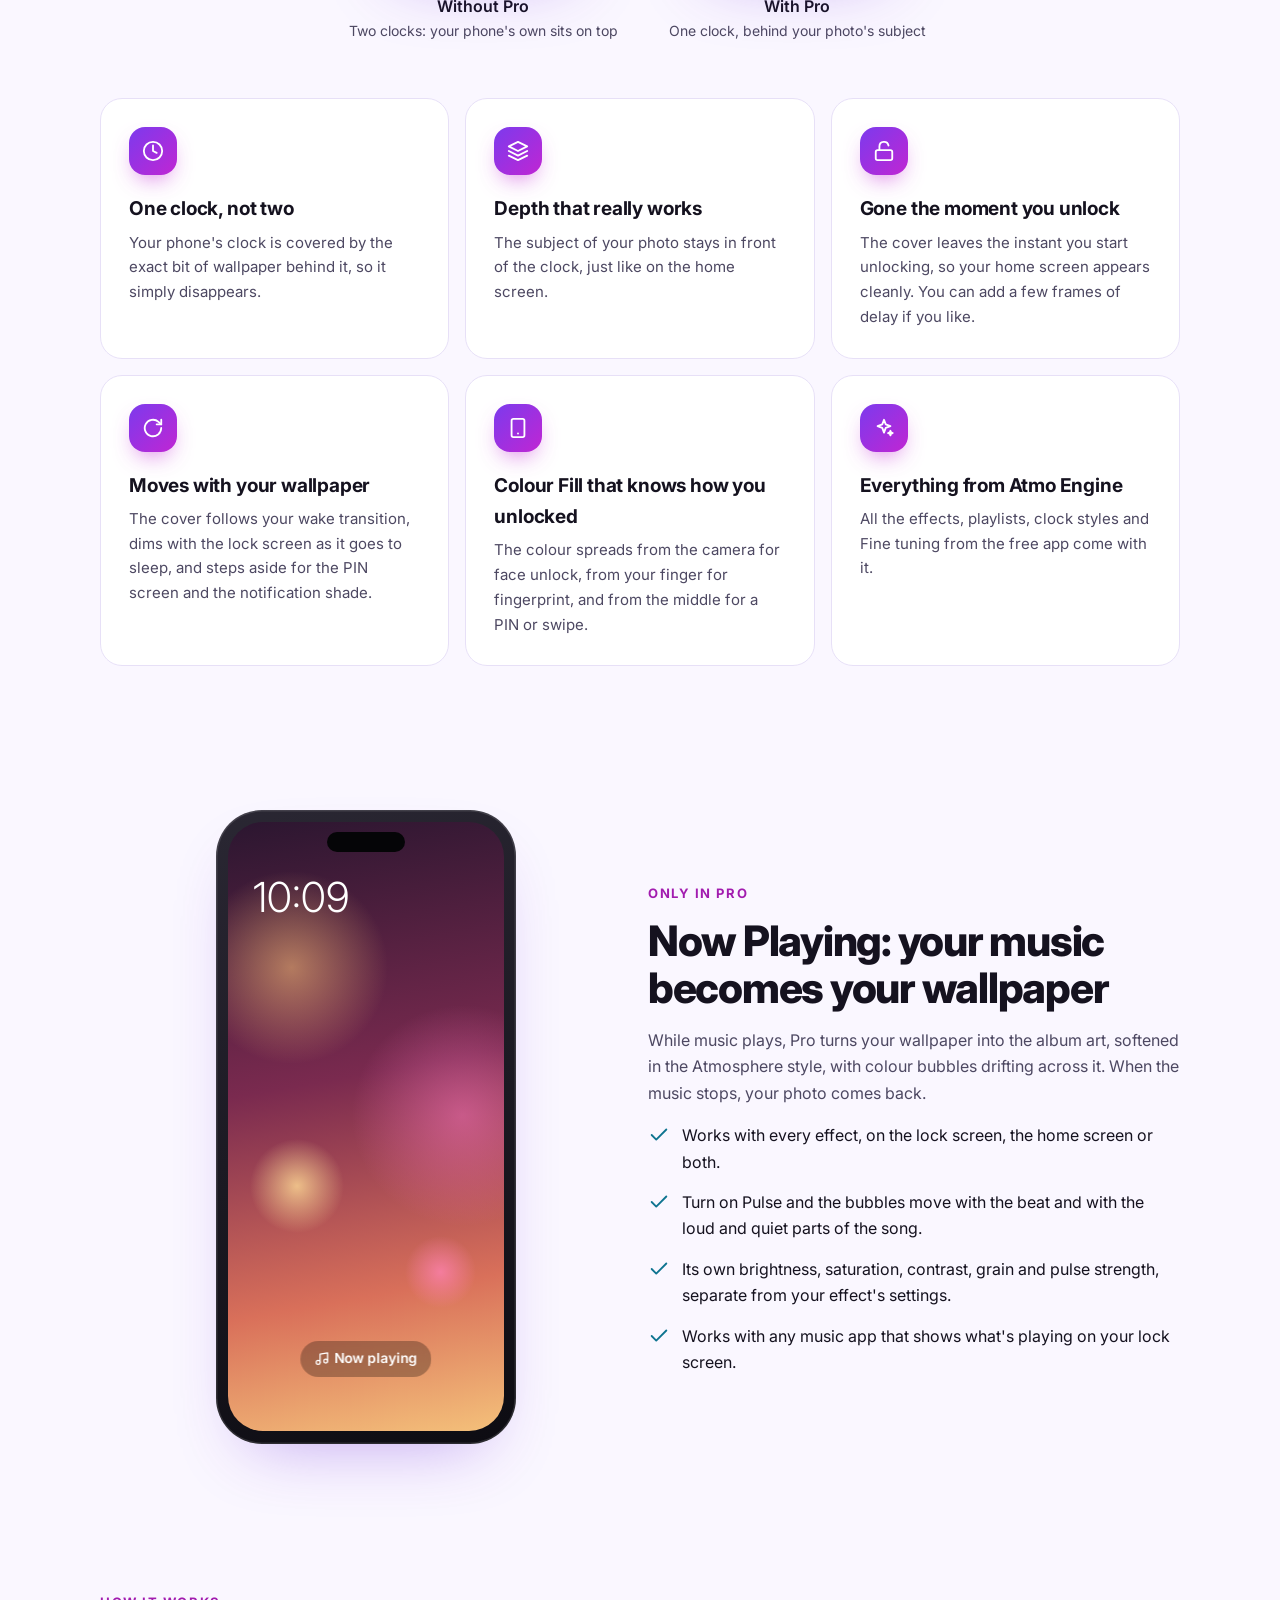
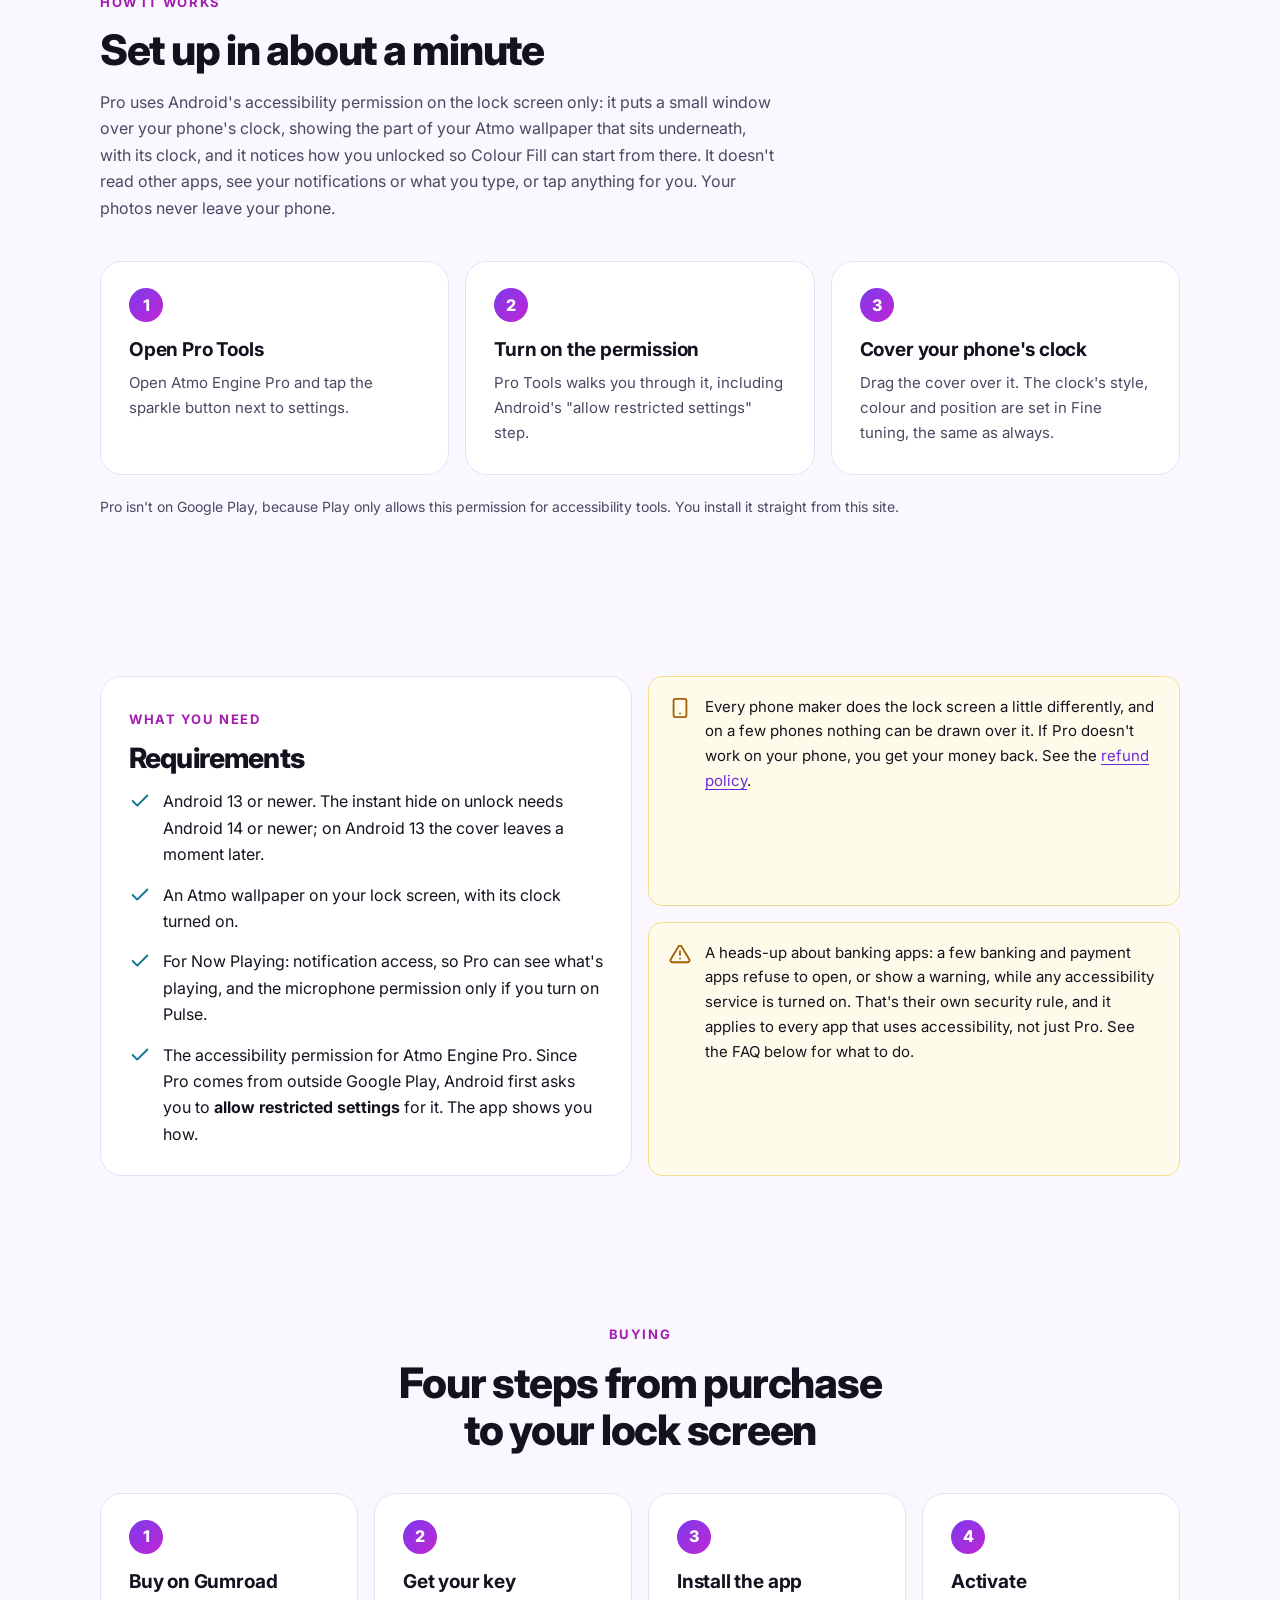
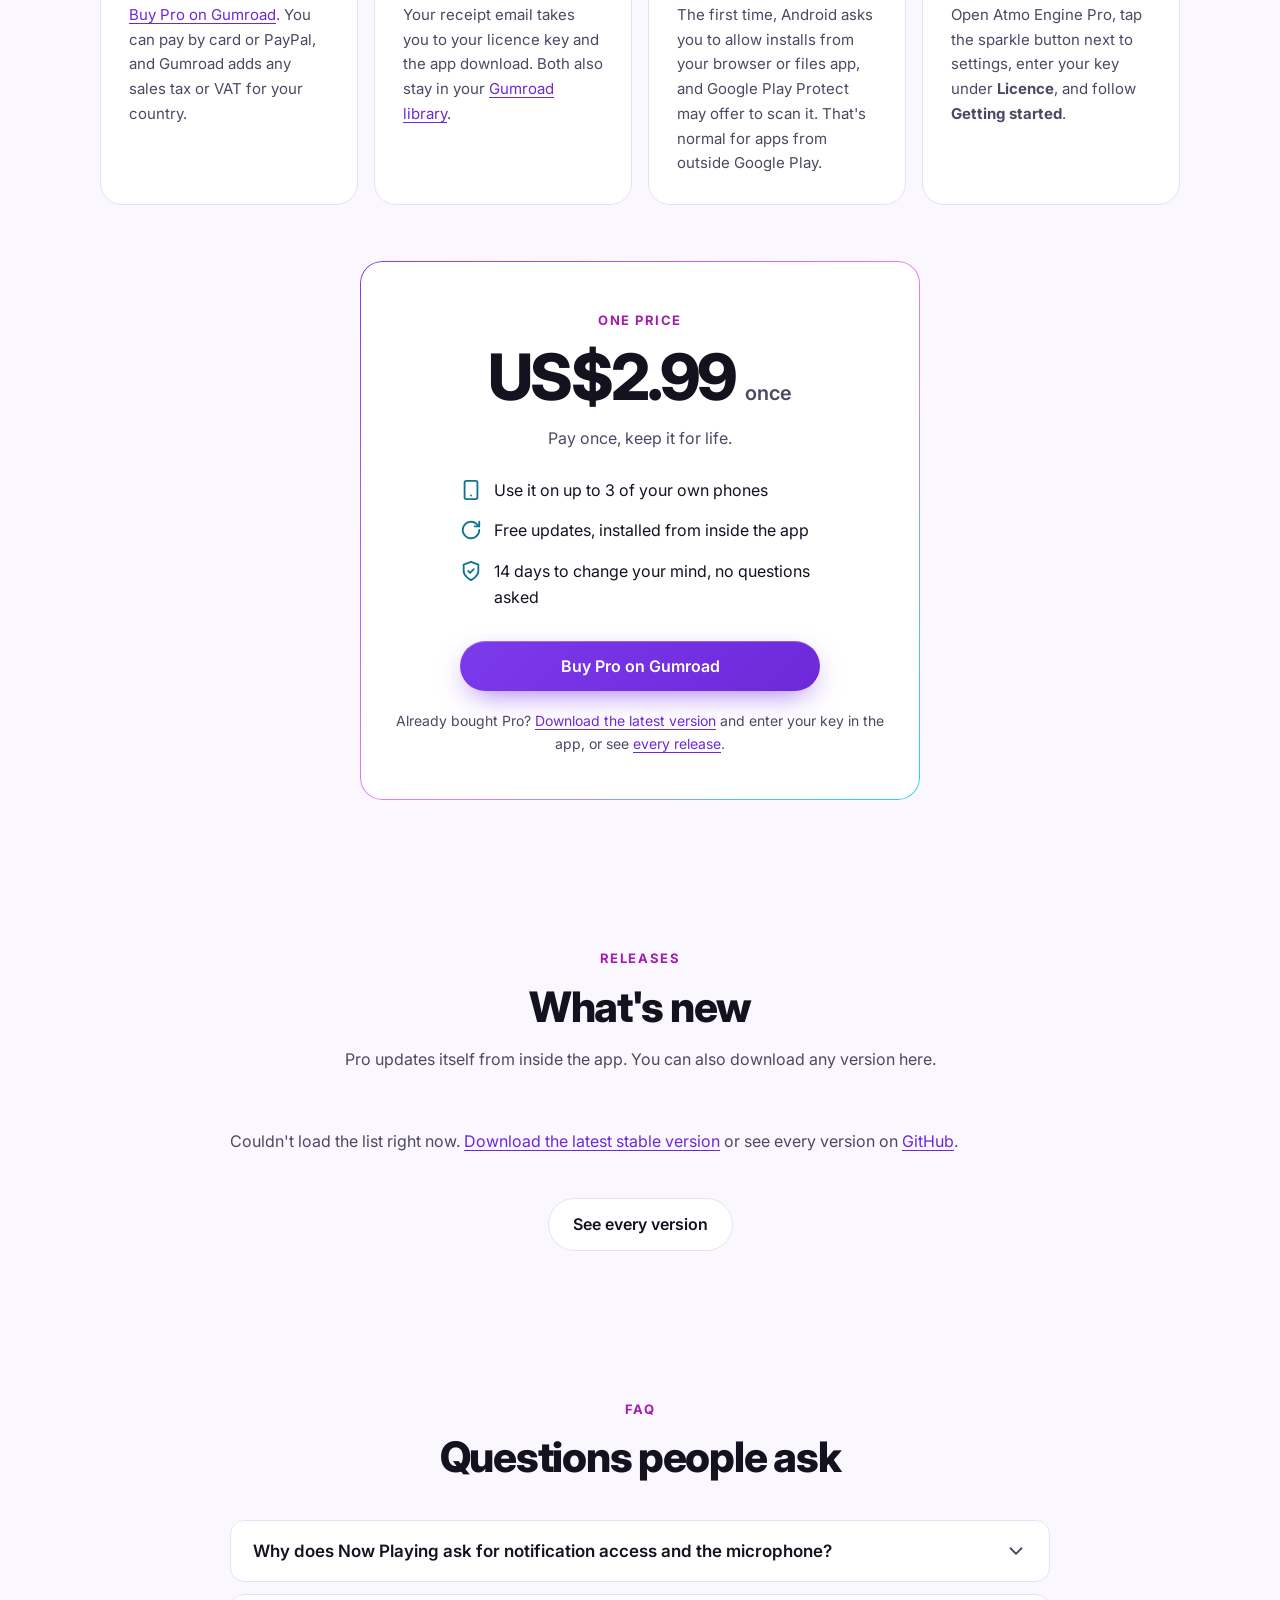
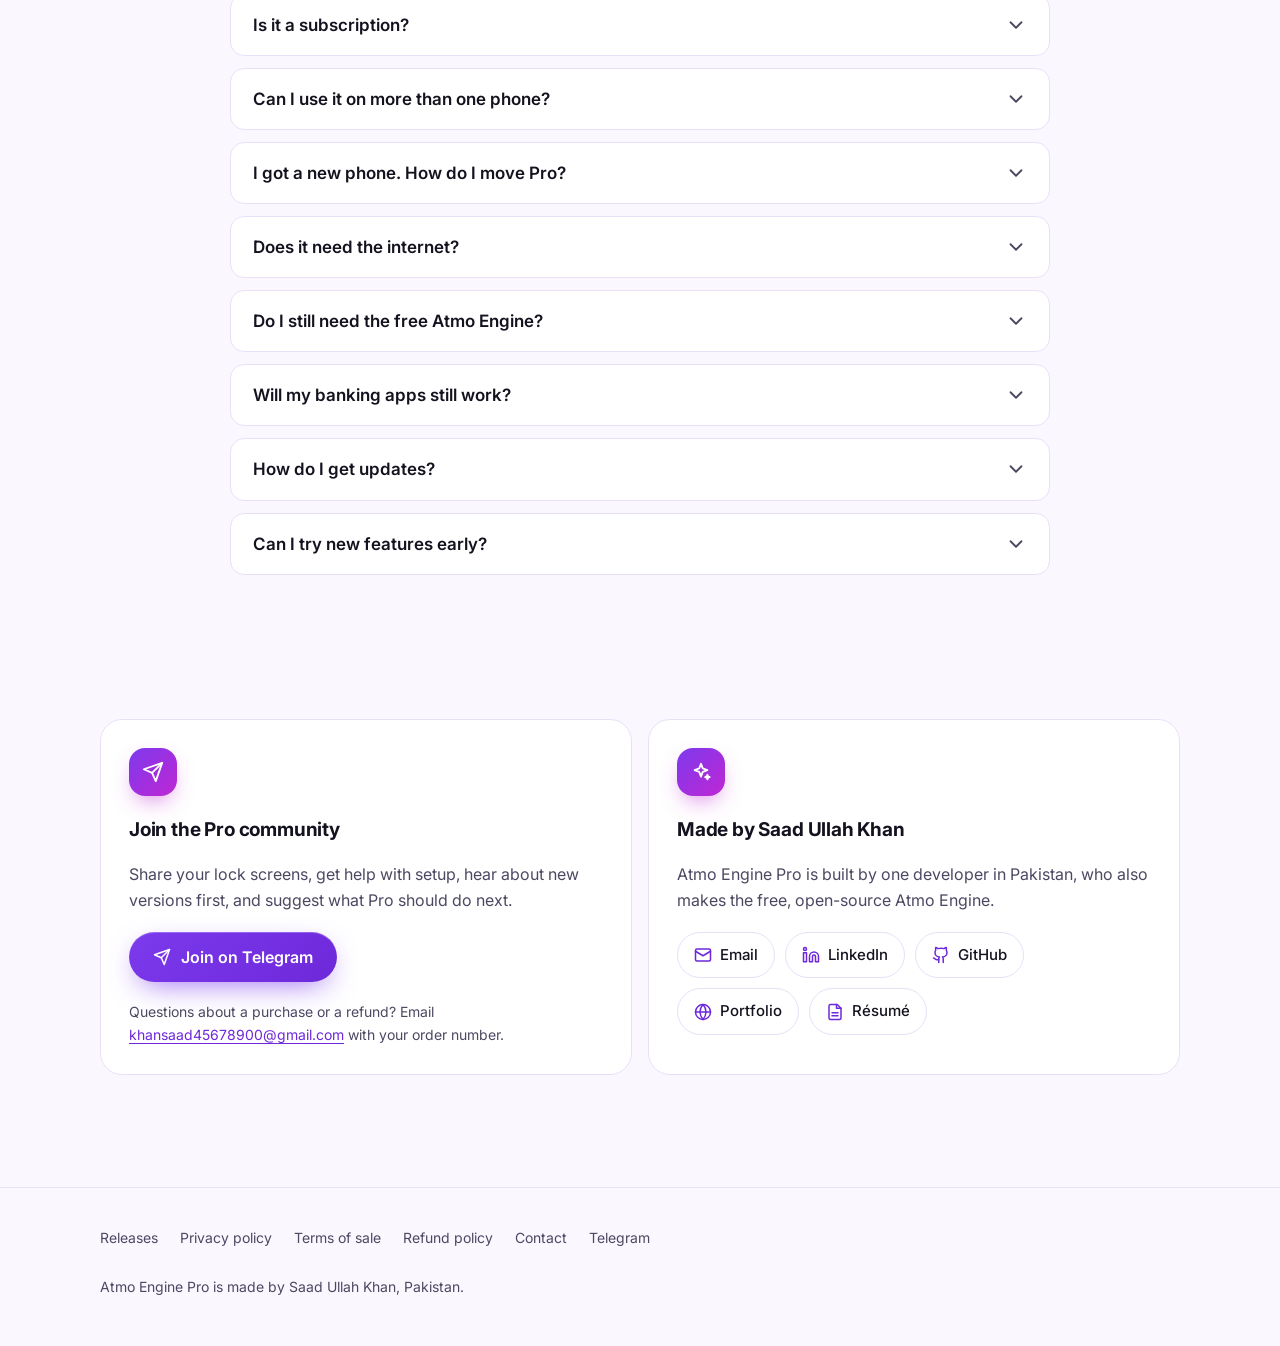
==== commit 776bde60: "Add Now Playing, the new clock cover and Colour Fill features; privacy covers Now Playing" ====
--- a/index.html
+++ b/index.html
@@ -3,8 +3,8 @@
 <head>
   <meta charset="utf-8">
   <meta name="viewport" content="width=device-width, initial-scale=1, viewport-fit=cover">
-  <title>Atmo Engine Pro: your wallpaper's clock on your lock screen</title>
-  <meta name="description" content="Atmo Engine Pro puts your Atmo wallpaper's own clock on your Android lock screen, with the depth effect, in place of your phone's clock.">
+  <title>Atmo Engine Pro: your wallpaper's clock and your music on your lock screen</title>
+  <meta name="description" content="Atmo Engine Pro puts your Atmo wallpaper's own clock on your Android lock screen, with the depth effect, in place of your phone's clock. While music plays, your wallpaper becomes the album art.">
   <meta name="theme-color" content="#0b0a12" media="(prefers-color-scheme: dark)">
   <meta name="theme-color" content="#faf7ff" media="(prefers-color-scheme: light)">
   <meta property="og:title" content="Atmo Engine Pro">
@@ -33,6 +33,7 @@
     <symbol id="i-phone" viewBox="0 0 24 24"><rect x="5" y="2" width="14" height="20" rx="2"/><path d="M12 18h.01"/></symbol>
     <symbol id="i-refresh" viewBox="0 0 24 24"><path d="M21 12a9 9 0 1 1-3-6.7L21 8"/><path d="M21 3v5h-5"/></symbol>
     <symbol id="i-alert" viewBox="0 0 24 24"><path d="M10.3 3.9 1.8 18a2 2 0 0 0 1.7 3h17a2 2 0 0 0 1.7-3L13.7 3.9a2 2 0 0 0-3.4 0z"/><path d="M12 9v4"/><path d="M12 17h.01"/></symbol>
+    <symbol id="i-music" viewBox="0 0 24 24"><path d="M9 18V5l12-2v13"/><circle cx="6" cy="18" r="3"/><circle cx="18" cy="16" r="3"/></symbol>
     <symbol id="i-chevron" viewBox="0 0 24 24"><path d="m6 9 6 6 6-6"/></symbol>
     <symbol id="i-mail" viewBox="0 0 24 24"><rect x="2" y="4" width="20" height="16" rx="2"/><path d="m22 7-10 6L2 7"/></symbol>
     <symbol id="i-send" viewBox="0 0 24 24"><path d="m22 2-7 20-4-9-9-4z"/><path d="M22 2 11 13"/></symbol>
@@ -48,6 +49,7 @@
       <a class="brand" href="index.html"><img src="favicon.svg" alt="" width="30" height="30">Atmo Engine Pro</a>
       <nav aria-label="Main">
         <a class="optional" href="#features" data-section="features">Features</a>
+        <a class="optional" href="#now-playing" data-section="now-playing">Now Playing</a>
         <a class="optional" href="#requirements" data-section="requirements">Requirements</a>
         <a class="optional" href="#releases" data-section="releases">Releases</a>
         <a class="optional" href="#faq" data-section="faq">FAQ</a>
@@ -66,7 +68,7 @@
           <p class="lead">
             Atmo Engine Pro hides your phone's own lock screen clock behind a piece of your wallpaper,
             so the only clock you see is Atmo's: the style you picked, with the person or object in
-            your photo standing in front of it.
+            your photo standing in front of it. And while music plays, your wallpaper becomes the album art.
           </p>
           <div class="actions">
             <a class="button" href="https://khansaad5.gumroad.com/l/atmo-engine-pro">Buy Pro for US$2.99</a>
@@ -122,7 +124,7 @@
           </figure>
         </div>
 
-        <div class="grid" style="margin-top:56px">
+        <div class="grid three" style="margin-top:56px">
           <article class="card feature reveal">
             <span class="badge-icon"><svg class="icon" aria-hidden="true"><use href="#i-clock"/></svg></span>
             <h3>One clock, not two</h3>
@@ -139,10 +141,46 @@
             <p>The cover leaves the instant you start unlocking, so your home screen appears cleanly. You can add a few frames of delay if you like.</p>
           </article>
           <article class="card feature reveal">
+            <span class="badge-icon"><svg class="icon" aria-hidden="true"><use href="#i-refresh"/></svg></span>
+            <h3>Moves with your wallpaper</h3>
+            <p>The cover follows your wake transition, dims with the lock screen as it goes to sleep, and steps aside for the PIN screen and the notification shade.</p>
+          </article>
+          <article class="card feature reveal">
+            <span class="badge-icon"><svg class="icon" aria-hidden="true"><use href="#i-phone"/></svg></span>
+            <h3>Colour Fill that knows how you unlocked</h3>
+            <p>The colour spreads from the camera for face unlock, from your finger for fingerprint, and from the middle for a PIN or swipe.</p>
+          </article>
+          <article class="card feature reveal">
             <span class="badge-icon"><svg class="icon" aria-hidden="true"><use href="#i-sparkles"/></svg></span>
             <h3>Everything from Atmo Engine</h3>
             <p>All the effects, playlists, clock styles and Fine tuning from the free app come with it.</p>
           </article>
+        </div>
+      </div>
+    </section>
+
+    <section id="now-playing">
+      <div class="wrap two-col np">
+        <div class="phone reveal" role="img" aria-label="A lock screen showing softened album art with glowing colour bubbles and a Now playing label">
+          <div class="screen art" aria-hidden="true">
+            <span class="glow a"></span><span class="glow b"></span><span class="glow c"></span><span class="glow d"></span>
+            <div class="stock">10:09</div>
+            <div class="np-chip"><svg class="icon"><use href="#i-music"/></svg>Now playing</div>
+          </div>
+        </div>
+        <div class="reveal">
+          <span class="kicker">Only in Pro</span>
+          <h2>Now Playing: your music becomes your wallpaper</h2>
+          <p class="muted">
+            While music plays, Pro turns your wallpaper into the album art, softened in the Atmosphere style,
+            with colour bubbles drifting across it. When the music stops, your photo comes back.
+          </p>
+          <ul class="checks">
+            <li><svg class="icon" aria-hidden="true"><use href="#i-check"/></svg><span>Works with every effect, on the lock screen, the home screen or both.</span></li>
+            <li><svg class="icon" aria-hidden="true"><use href="#i-check"/></svg><span>Turn on Pulse and the bubbles move with the beat and with the loud and quiet parts of the song.</span></li>
+            <li><svg class="icon" aria-hidden="true"><use href="#i-check"/></svg><span>Its own brightness, saturation, contrast, grain and pulse strength, separate from your effect's settings.</span></li>
+            <li><svg class="icon" aria-hidden="true"><use href="#i-check"/></svg><span>Works with any music app that shows what's playing on your lock screen.</span></li>
+          </ul>
         </div>
       </div>
     </section>
@@ -153,10 +191,10 @@
           <span class="kicker">How it works</span>
           <h2>Set up in about a minute</h2>
           <p class="muted">
-            Pro uses Android's accessibility permission for one thing only: putting a small window over your
-            phone's clock on the lock screen. That window shows the part of your Atmo wallpaper that sits
-            underneath, with its clock. It doesn't read your screen, see your notifications or what you type,
-            or tap anything for you. Your photos never leave your phone.
+            Pro uses Android's accessibility permission on the lock screen only: it puts a small window over your
+            phone's clock, showing the part of your Atmo wallpaper that sits underneath, with its clock, and it
+            notices how you unlocked so Colour Fill can start from there. It doesn't read other apps, see your
+            notifications or what you type, or tap anything for you. Your photos never leave your phone.
           </p>
         </div>
         <ol class="steps">
@@ -178,6 +216,7 @@
           <ul class="checks">
             <li><svg class="icon" aria-hidden="true"><use href="#i-check"/></svg><span>Android 13 or newer. The instant hide on unlock needs Android 14 or newer; on Android 13 the cover leaves a moment later.</span></li>
             <li><svg class="icon" aria-hidden="true"><use href="#i-check"/></svg><span>An Atmo wallpaper on your lock screen, with its clock turned on.</span></li>
+            <li><svg class="icon" aria-hidden="true"><use href="#i-check"/></svg><span>For Now Playing: notification access, so Pro can see what's playing, and the microphone permission only if you turn on Pulse.</span></li>
             <li><svg class="icon" aria-hidden="true"><use href="#i-check"/></svg><span>The accessibility permission for Atmo Engine Pro. Since Pro comes from outside Google Play, Android first asks you to <strong>allow restricted settings</strong> for it. The app shows you how.</span></li>
           </ul>
         </div>
@@ -245,6 +284,7 @@
           <h2>Questions people ask</h2>
         </div>
         <div class="faq">
+          <details class="reveal"><summary>Why does Now Playing ask for notification access and the microphone?<svg class="icon" aria-hidden="true"><use href="#i-chevron"/></svg></summary><div><p>Android only tells an app what music is playing, and gives it the album art, through notification access. Pro reads the song and its art from there and reads none of your notifications. The microphone permission is needed only for Pulse, because it is the only way Android lets an app follow the sound your phone is playing. Pro never listens through the microphone itself, and nothing is recorded, saved or sent.</p></div></details>
           <details class="reveal"><summary>Is it a subscription?<svg class="icon" aria-hidden="true"><use href="#i-chevron"/></svg></summary><div><p>No. You pay once and it's yours.</p></div></details>
           <details class="reveal"><summary>Can I use it on more than one phone?<svg class="icon" aria-hidden="true"><use href="#i-chevron"/></svg></summary><div><p>Yes, on up to 3 of your own phones at the same time.</p></div></details>
           <details class="reveal"><summary>I got a new phone. How do I move Pro?<svg class="icon" aria-hidden="true"><use href="#i-chevron"/></svg></summary><div><p>Enter your key on the new phone. If all 3 places are taken, the app lists your phones and you can remove an old one right there. Reinstalling on the same phone doesn't use up a place.</p></div></details>
@@ -279,7 +319,7 @@
             <li><a href="https://www.linkedin.com/in/saadullahkhan456"><svg class="icon" aria-hidden="true"><use href="#i-linkedin"/></svg>LinkedIn</a></li>
             <li><a href="https://github.com/saad-khan-rind"><svg class="icon" aria-hidden="true"><use href="#i-github"/></svg>GitHub</a></li>
             <li><a href="https://portfolio-frontend-lovat-nine.vercel.app"><svg class="icon" aria-hidden="true"><use href="#i-globe"/></svg>Portfolio</a></li>
-            <li><a href="https://drive.google.com/uc?export=download&amp;id=1gVGO5wOwkPiNFu0MeO5kcSgEAEfx3MQS"><svg class="icon" aria-hidden="true"><use href="#i-file"/></svg>Résumé</a></li>
+            <li><a href="https://drive.google.com/uc?export=download&amp;id=1tGnnqq0MRVyqwtv5bXd9xt2qbgw91nZe"><svg class="icon" aria-hidden="true"><use href="#i-file"/></svg>Résumé</a></li>
           </ul>
         </div>
       </div>
@@ -313,7 +353,7 @@
     // The header (wide screens) and the bottom bar (phones) mark the section being read.
     const tabs = document.querySelectorAll("a[data-section]");
     const sections = {
-      home: document.querySelector(".hero"), features: "features", requirements: "requirements",
+      home: document.querySelector(".hero"), features: "features", "now-playing": "now-playing", requirements: "requirements",
       releases: "releases", faq: "faq", community: "contact"
     };
     const spy = new IntersectionObserver((entries) => {
--- a/style.css
+++ b/style.css
@@ -302,6 +302,35 @@
 }
 .screen .glow.a { width: 70%; aspect-ratio: 1; top: 8%; left: -12%; background: radial-gradient(closest-side, rgba(34, 211, 238, 0.55), transparent); }
 .screen .glow.b { width: 80%; aspect-ratio: 1; top: 30%; right: -25%; background: radial-gradient(closest-side, rgba(232, 121, 249, 0.6), transparent); animation-duration: 24s; }
+/* Now Playing: softened album art with drifting, pulsing colour bubbles. */
+.screen.art { background: linear-gradient(170deg, #2b1630 0%, #7a2a4f 42%, #d9705a 76%, #f4c07a 100%); }
+.screen.art .glow.a { background: radial-gradient(closest-side, rgba(255, 196, 120, 0.55), transparent); }
+.screen.art .glow.b { background: radial-gradient(closest-side, rgba(244, 114, 182, 0.55), transparent); }
+.screen .glow.c, .screen .glow.d { aspect-ratio: 1; animation: drift 14s var(--ease) infinite alternate, pulse 0.9s ease-in-out infinite alternate; }
+.screen .glow.c { width: 34%; top: 52%; left: 8%; background: radial-gradient(closest-side, rgba(255, 220, 150, 0.8), transparent); }
+.screen .glow.d { width: 26%; top: 68%; right: 10%; background: radial-gradient(closest-side, rgba(255, 130, 180, 0.75), transparent); animation-duration: 11s, 1.1s; }
+@keyframes pulse { from { scale: 1; } to { scale: 1.2; } }
+.np-chip {
+  position: absolute;
+  left: 50%;
+  bottom: 9%;
+  transform: translateX(-50%);
+  display: inline-flex;
+  align-items: center;
+  gap: 2cqi;
+  padding: 2.4cqi 5cqi;
+  border-radius: 999px;
+  font-size: 5cqi;
+  font-weight: 600;
+  white-space: nowrap;
+  color: #fff;
+  background: rgba(0, 0, 0, 0.28);
+  backdrop-filter: blur(6px);
+}
+.np-chip .icon { width: 5.5cqi; height: 5.5cqi; }
+.np { align-items: center; gap: 48px; }
+@media (max-width: 820px) { .np { gap: 32px; } }
+
 .screen .date {
   position: absolute;
   top: 17%;
@@ -372,6 +401,7 @@
   padding: 28px;
 }
 .grid { display: grid; gap: 16px; grid-template-columns: repeat(auto-fit, minmax(240px, 1fr)); }
+@media (min-width: 900px) { .grid.three { grid-template-columns: repeat(3, 1fr); } }
 .feature { transition: transform 0.25s var(--ease), border-color 0.25s var(--ease), background 0.25s var(--ease); }
 .feature:hover { transform: translateY(-4px); border-color: color-mix(in srgb, var(--primary) 50%, var(--line)); background: var(--surface-strong); }
 .feature p { margin: 0; color: var(--muted); font-size: 15px; }
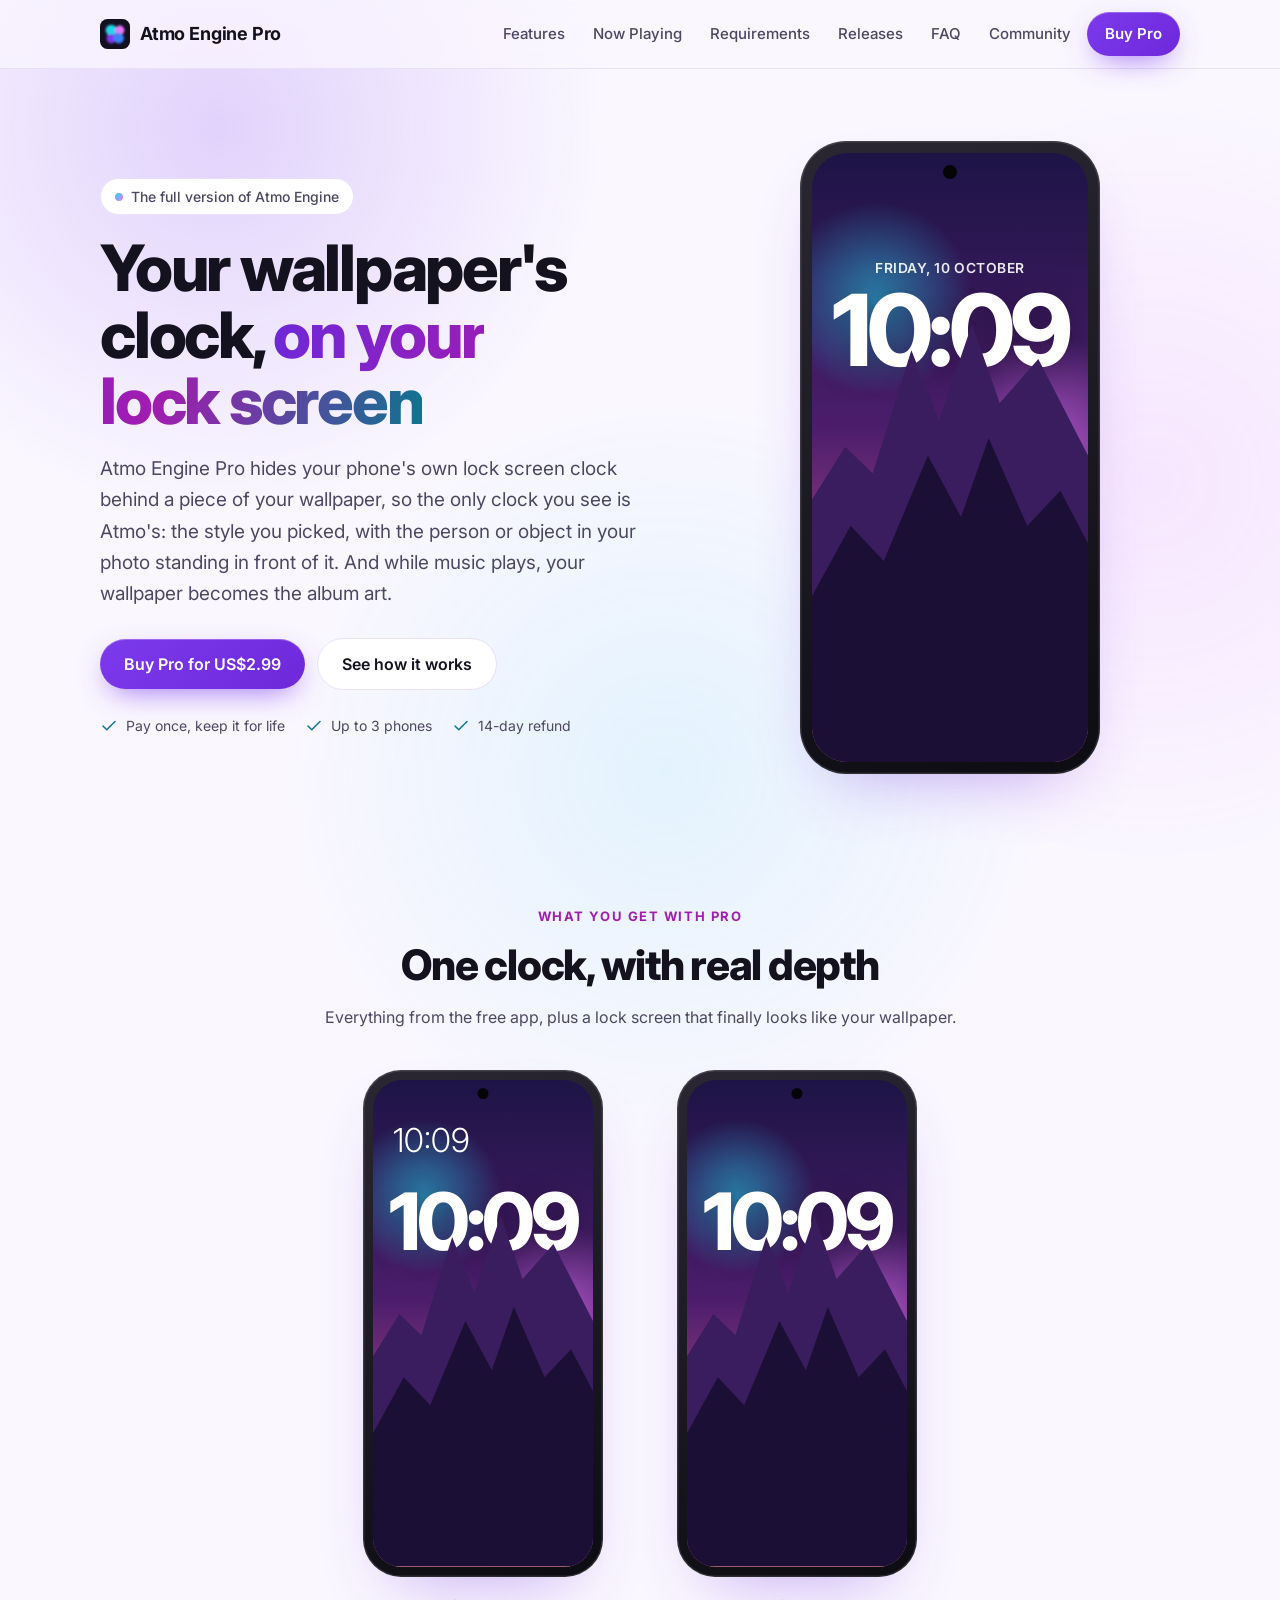
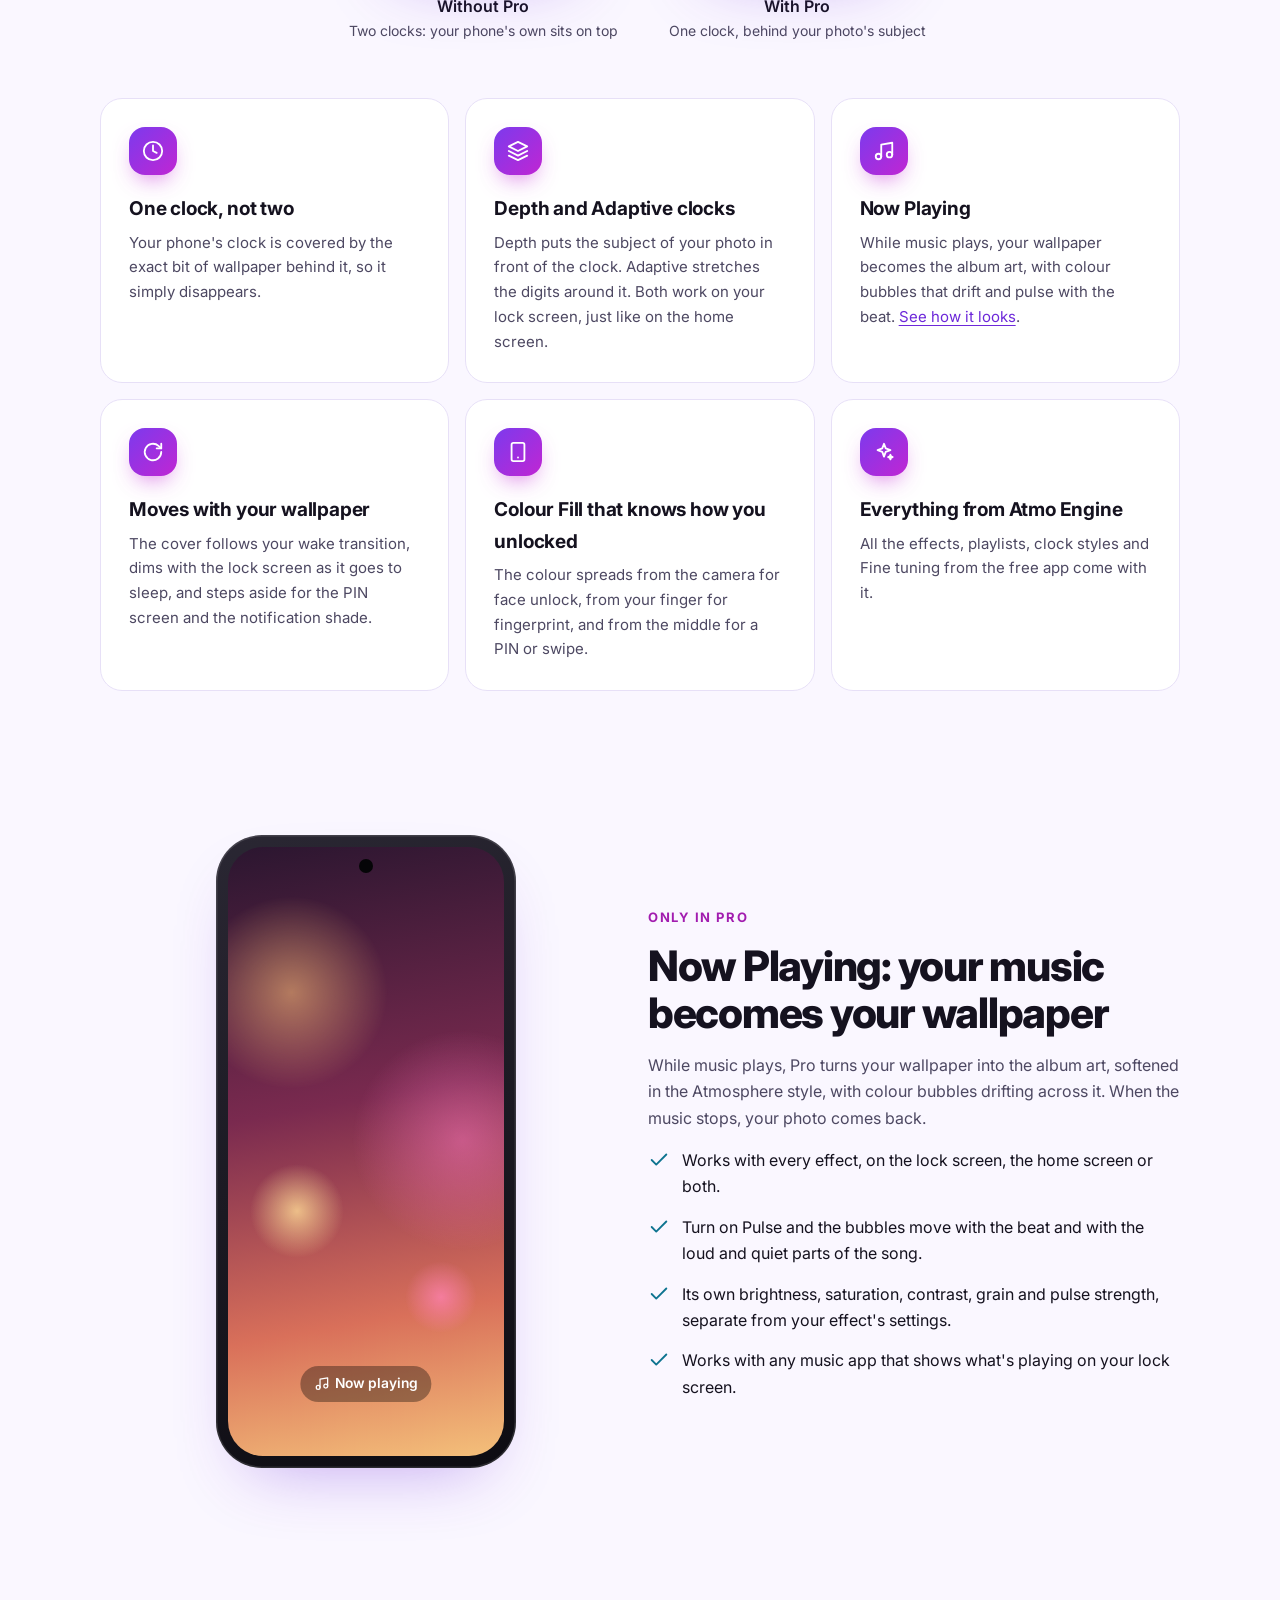
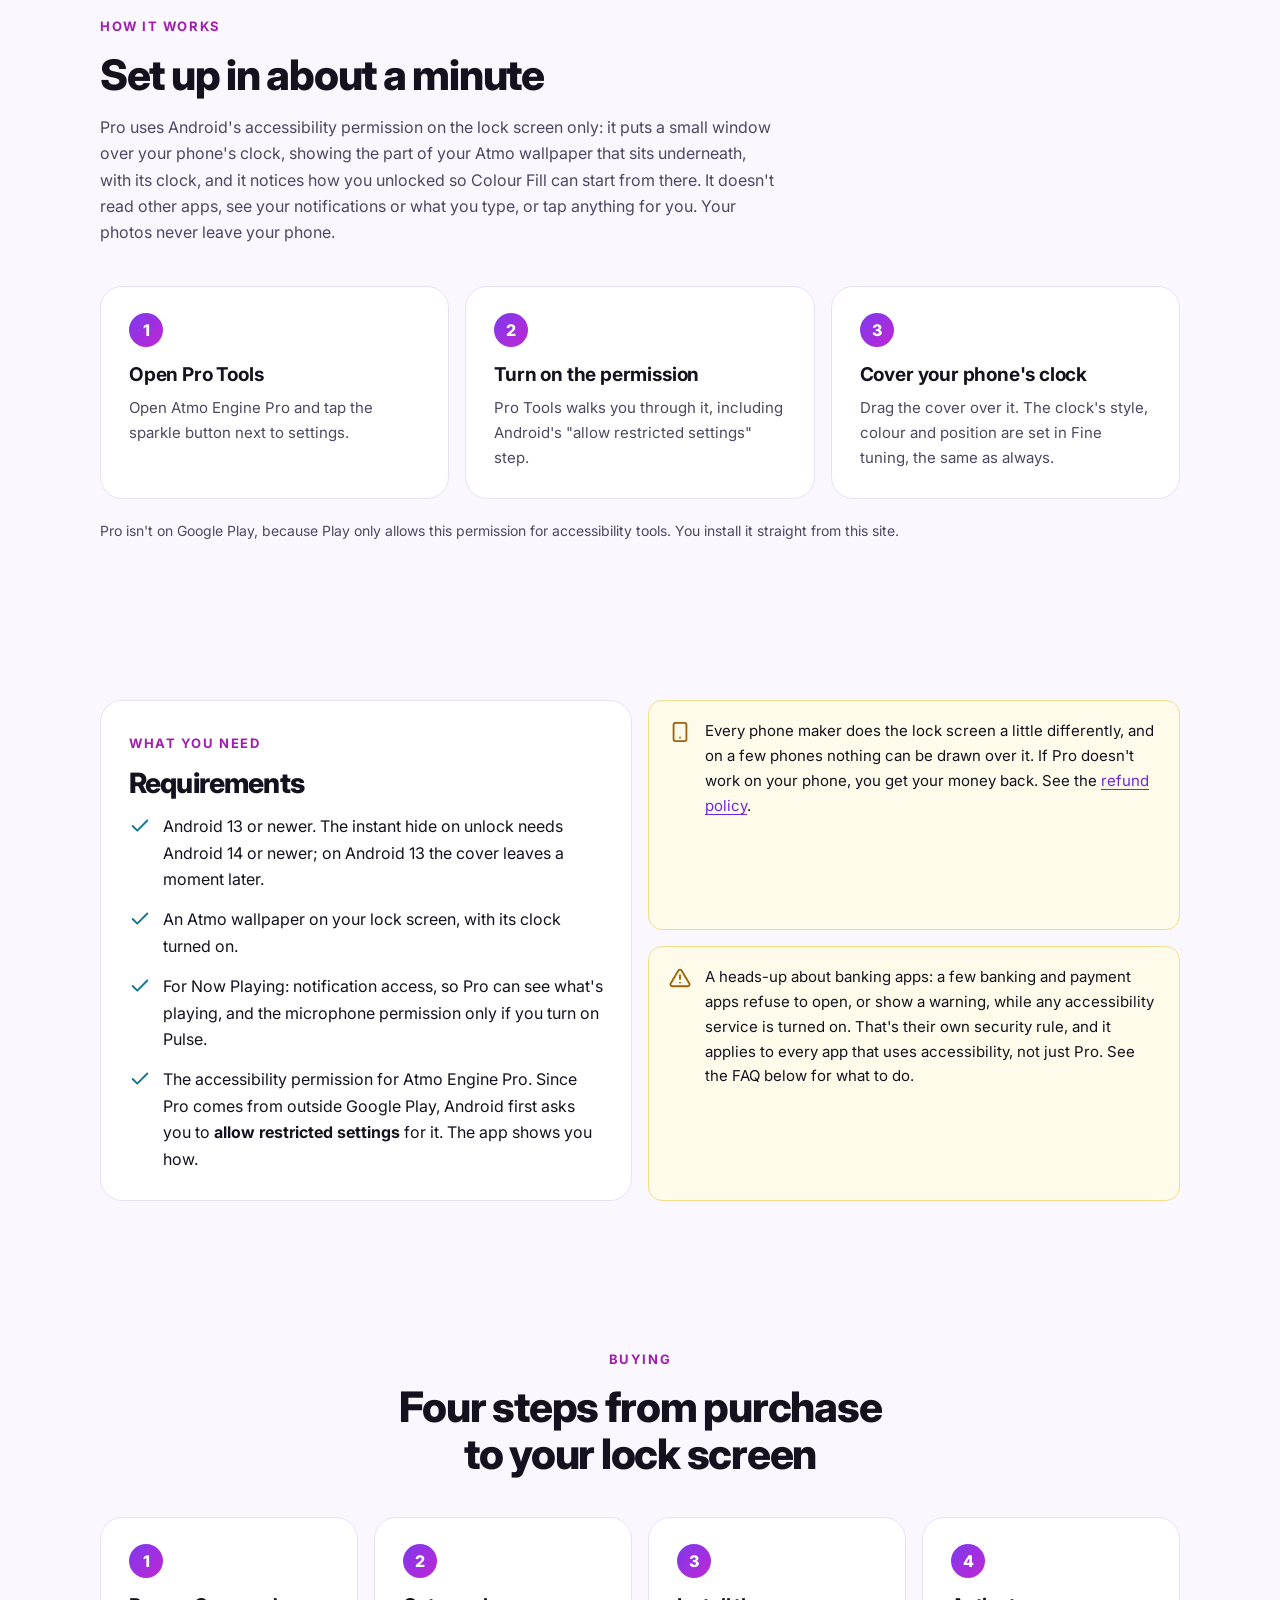
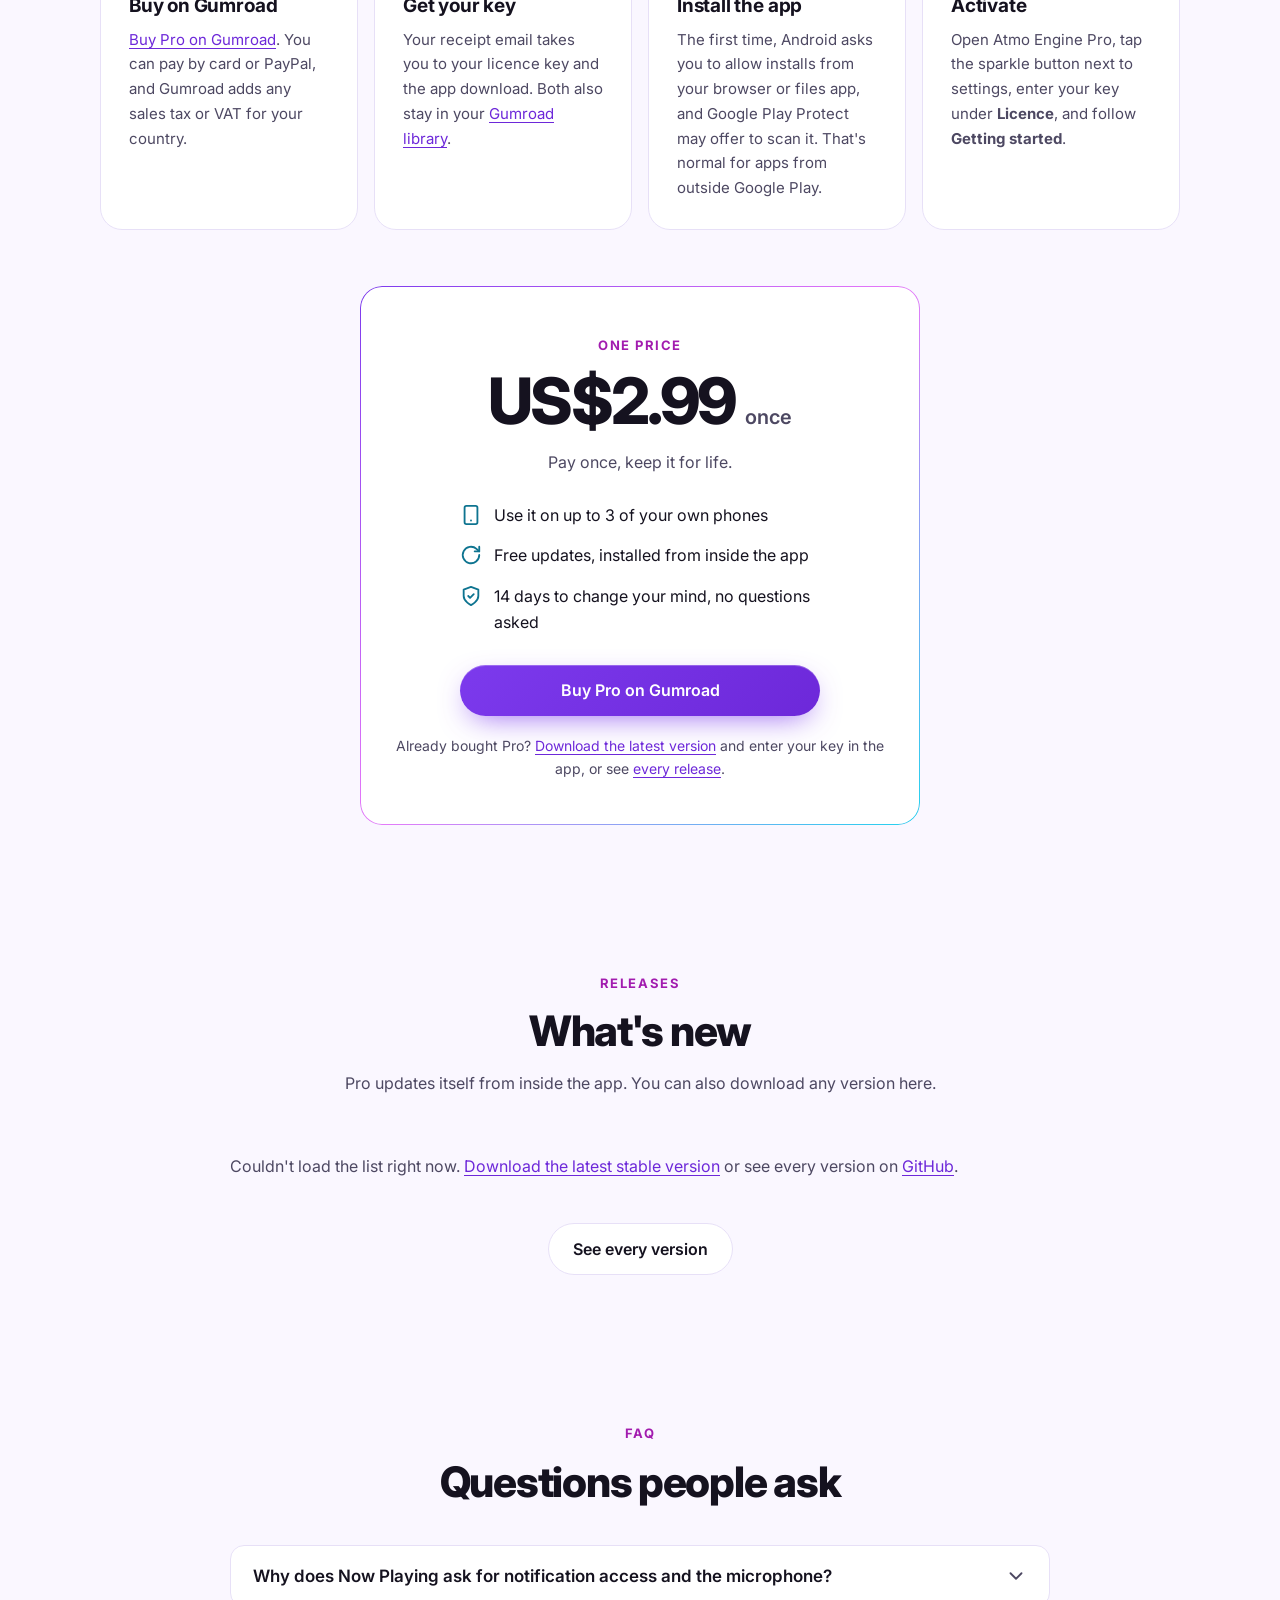
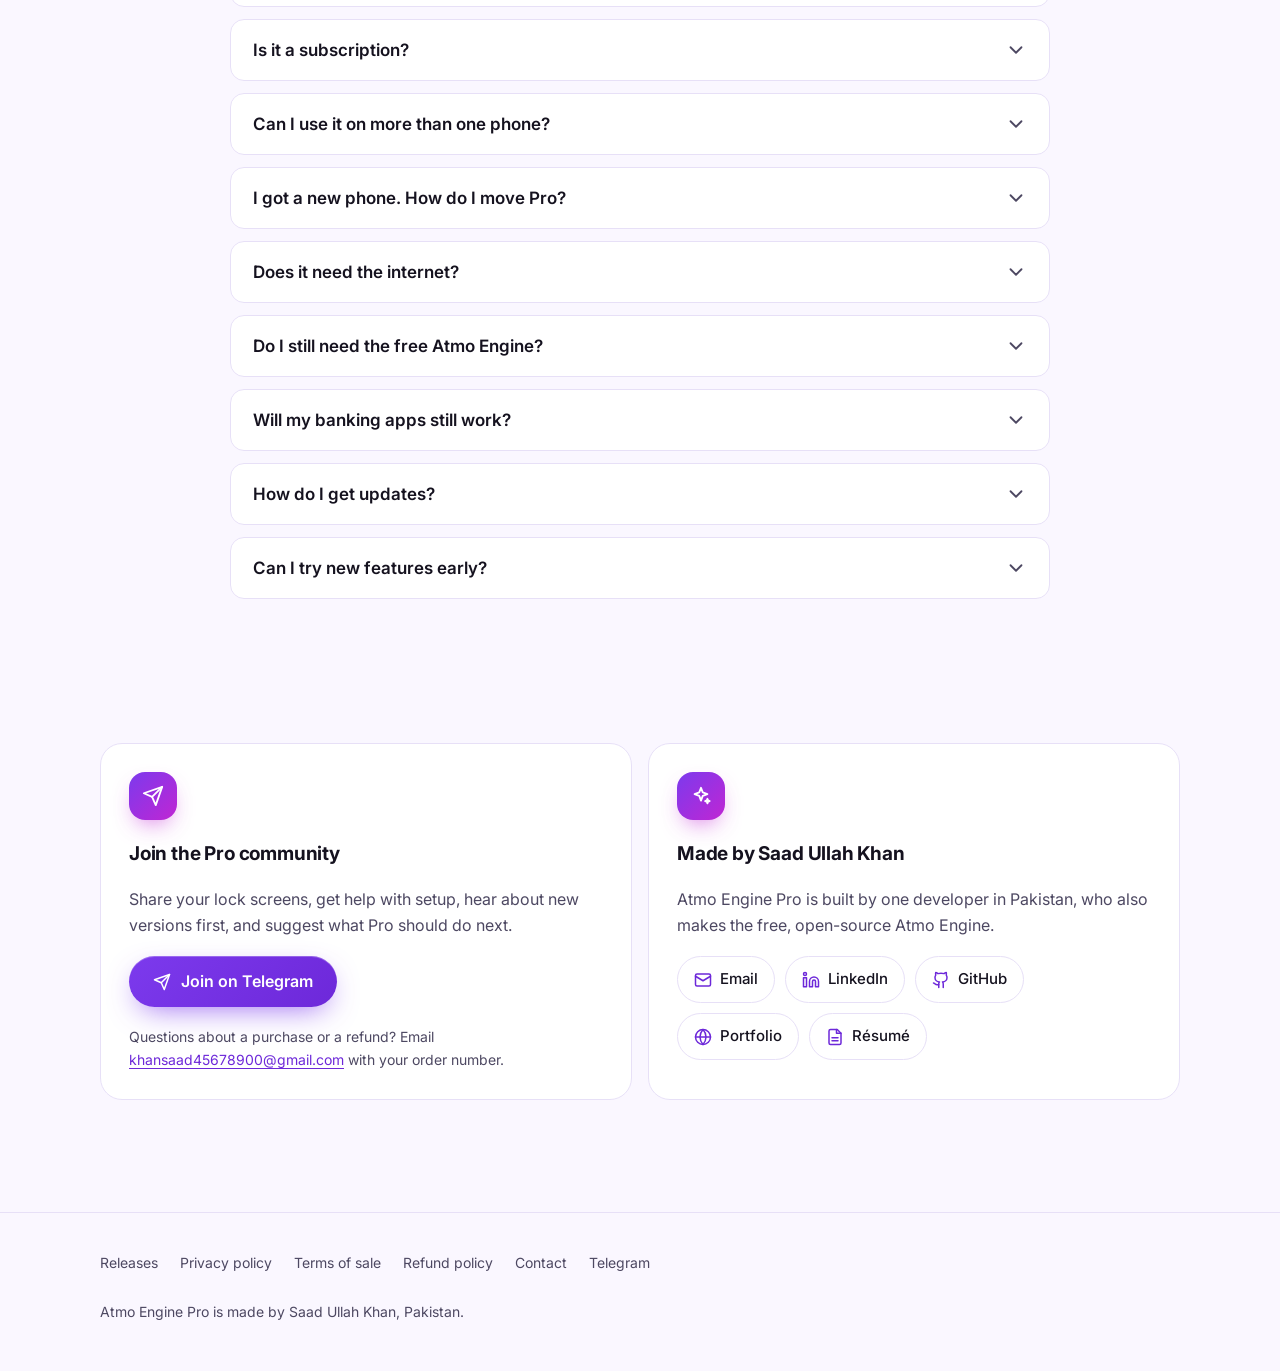
==== commit 8b871175: "Now Playing card, Depth and Adaptive clocks, camera hole phones, still comparison, smoother bubbles" ====
--- a/index.html
+++ b/index.html
@@ -132,13 +132,13 @@
           </article>
           <article class="card feature reveal">
             <span class="badge-icon"><svg class="icon" aria-hidden="true"><use href="#i-layers"/></svg></span>
-            <h3>Depth that really works</h3>
-            <p>The subject of your photo stays in front of the clock, just like on the home screen.</p>
-          </article>
-          <article class="card feature reveal">
-            <span class="badge-icon"><svg class="icon" aria-hidden="true"><use href="#i-unlock"/></svg></span>
-            <h3>Gone the moment you unlock</h3>
-            <p>The cover leaves the instant you start unlocking, so your home screen appears cleanly. You can add a few frames of delay if you like.</p>
+            <h3>Depth and Adaptive clocks</h3>
+            <p>Depth puts the subject of your photo in front of the clock. Adaptive stretches the digits around it. Both work on your lock screen, just like on the home screen.</p>
+          </article>
+          <article class="card feature reveal">
+            <span class="badge-icon"><svg class="icon" aria-hidden="true"><use href="#i-music"/></svg></span>
+            <h3>Now Playing</h3>
+            <p>While music plays, your wallpaper becomes the album art, with colour bubbles that drift and pulse with the beat. <a href="#now-playing">See how it looks</a>.</p>
           </article>
           <article class="card feature reveal">
             <span class="badge-icon"><svg class="icon" aria-hidden="true"><use href="#i-refresh"/></svg></span>
@@ -164,7 +164,6 @@
         <div class="phone reveal" role="img" aria-label="A lock screen showing softened album art with glowing colour bubbles and a Now playing label">
           <div class="screen art" aria-hidden="true">
             <span class="glow a"></span><span class="glow b"></span><span class="glow c"></span><span class="glow d"></span>
-            <div class="stock">10:09</div>
             <div class="np-chip"><svg class="icon"><use href="#i-music"/></svg>Now playing</div>
           </div>
         </div>
--- a/style.css
+++ b/style.css
@@ -277,12 +277,12 @@
 .phone::before {
   content: "";
   position: absolute;
-  top: 22px;
+  top: 24px;
   left: 50%;
-  width: 26%;
-  height: 20px;
+  width: 14px;
+  height: 14px;
   transform: translateX(-50%);
-  border-radius: 999px;
+  border-radius: 50%;
   background: #050507;
   z-index: 3;
 }
@@ -306,10 +306,11 @@
 .screen.art { background: linear-gradient(170deg, #2b1630 0%, #7a2a4f 42%, #d9705a 76%, #f4c07a 100%); }
 .screen.art .glow.a { background: radial-gradient(closest-side, rgba(255, 196, 120, 0.55), transparent); }
 .screen.art .glow.b { background: radial-gradient(closest-side, rgba(244, 114, 182, 0.55), transparent); }
-.screen .glow.c, .screen .glow.d { aspect-ratio: 1; animation: drift 14s var(--ease) infinite alternate, pulse 0.9s ease-in-out infinite alternate; }
+.screen.art .glow { will-change: transform, scale; }
+.screen .glow.c, .screen .glow.d { aspect-ratio: 1; animation: drift 14s ease-in-out infinite alternate, pulse 1.4s ease-in-out infinite alternate; }
 .screen .glow.c { width: 34%; top: 52%; left: 8%; background: radial-gradient(closest-side, rgba(255, 220, 150, 0.8), transparent); }
-.screen .glow.d { width: 26%; top: 68%; right: 10%; background: radial-gradient(closest-side, rgba(255, 130, 180, 0.75), transparent); animation-duration: 11s, 1.1s; }
-@keyframes pulse { from { scale: 1; } to { scale: 1.2; } }
+.screen .glow.d { width: 26%; top: 68%; right: 10%; background: radial-gradient(closest-side, rgba(255, 130, 180, 0.75), transparent); animation-duration: 11s, 1.7s; }
+@keyframes pulse { from { scale: 1; } to { scale: 1.15; } }
 .np-chip {
   position: absolute;
   left: 50%;
@@ -324,8 +325,7 @@
   font-weight: 600;
   white-space: nowrap;
   color: #fff;
-  background: rgba(0, 0, 0, 0.28);
-  backdrop-filter: blur(6px);
+  background: rgba(0, 0, 0, 0.35);
 }
 .np-chip .icon { width: 5.5cqi; height: 5.5cqi; }
 .np { align-items: center; gap: 48px; }
@@ -421,7 +421,9 @@
 .compare { display: grid; grid-template-columns: 1fr 1fr; gap: 28px; max-width: 600px; margin: 0 auto; }
 .compare figure { margin: 0; text-align: center; }
 .compare .phone { width: 100%; max-width: 240px; border-radius: 38px; padding: 10px; }
-.compare .phone::before { top: 18px; height: 16px; }
+.compare .phone::before { top: 18px; width: 11px; height: 11px; }
+/* The comparison holds still, so the two clocks are what changes. */
+.compare .screen .glow { animation: none; }
 .compare .screen { border-radius: 29px; }
 .compare figcaption { margin-top: 16px; font-weight: 600; }
 .compare figcaption span { display: block; font-weight: 400; font-size: 14px; color: var(--muted); }
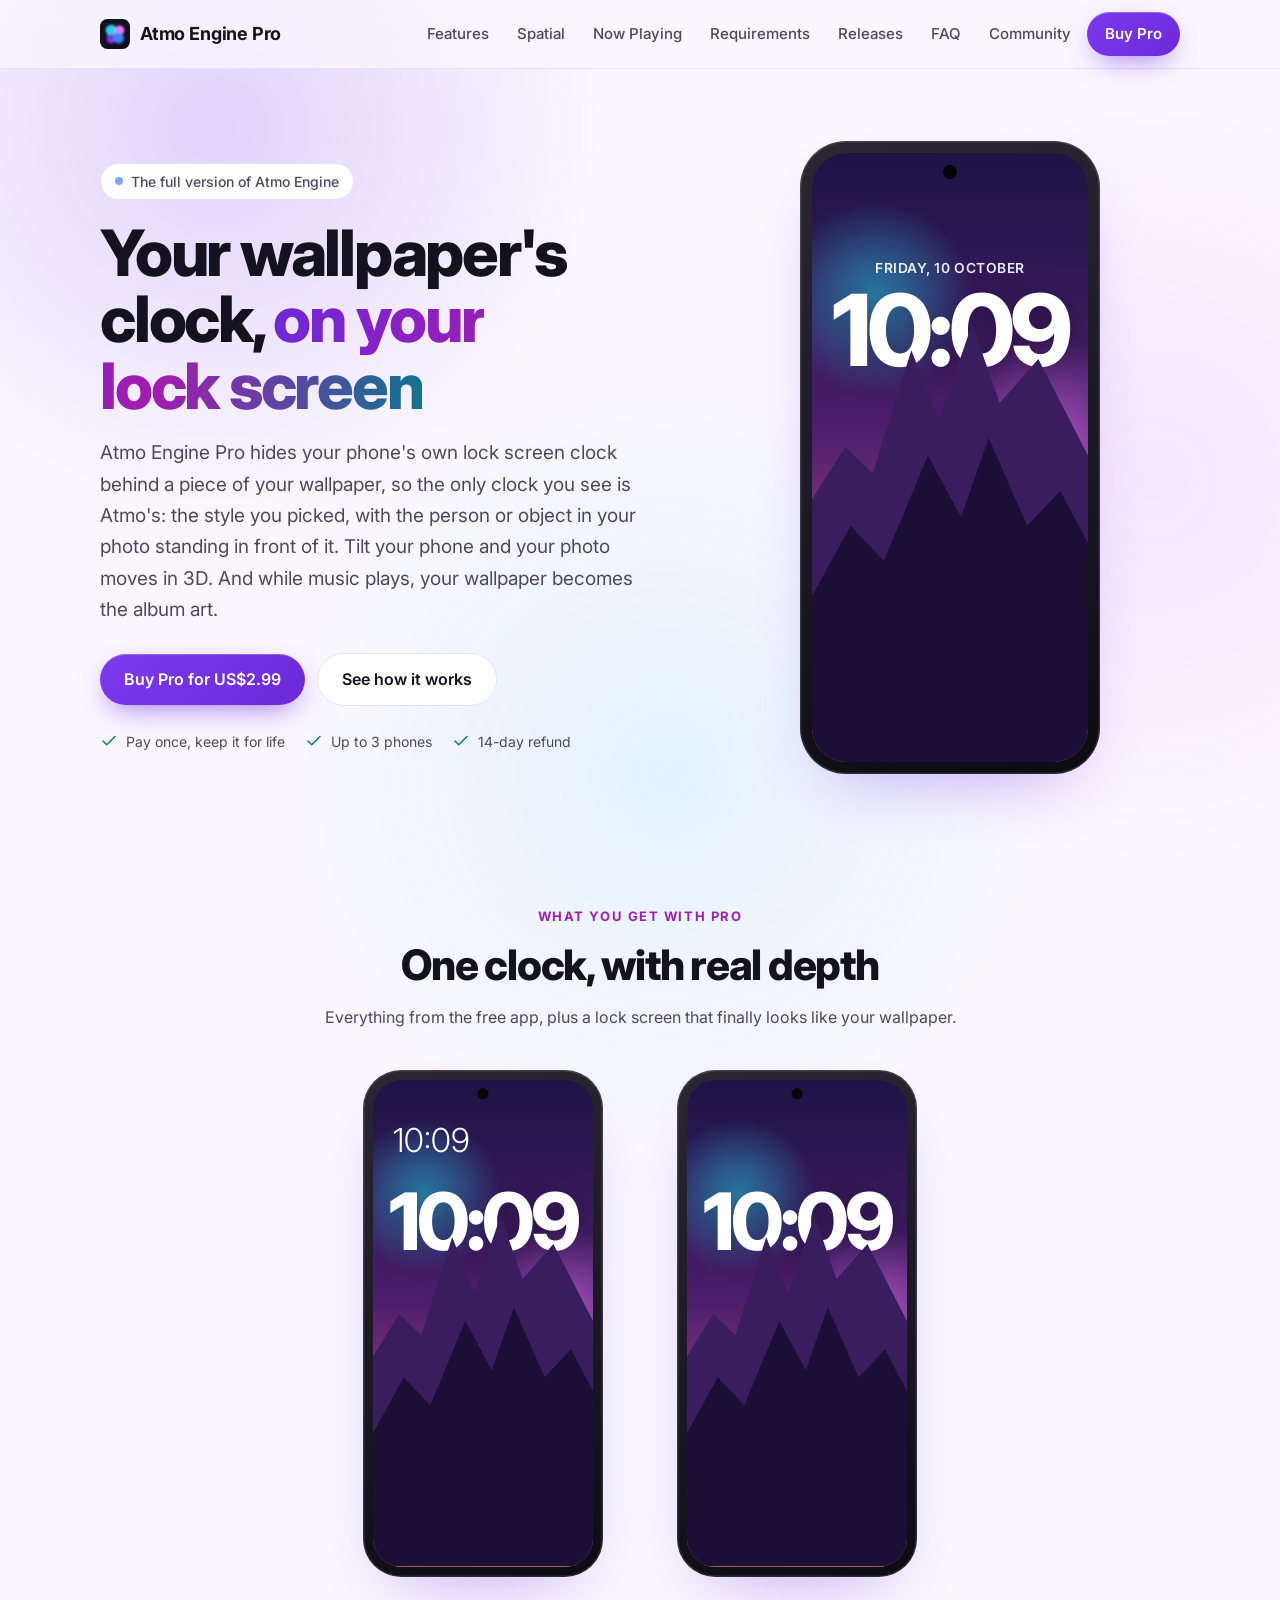
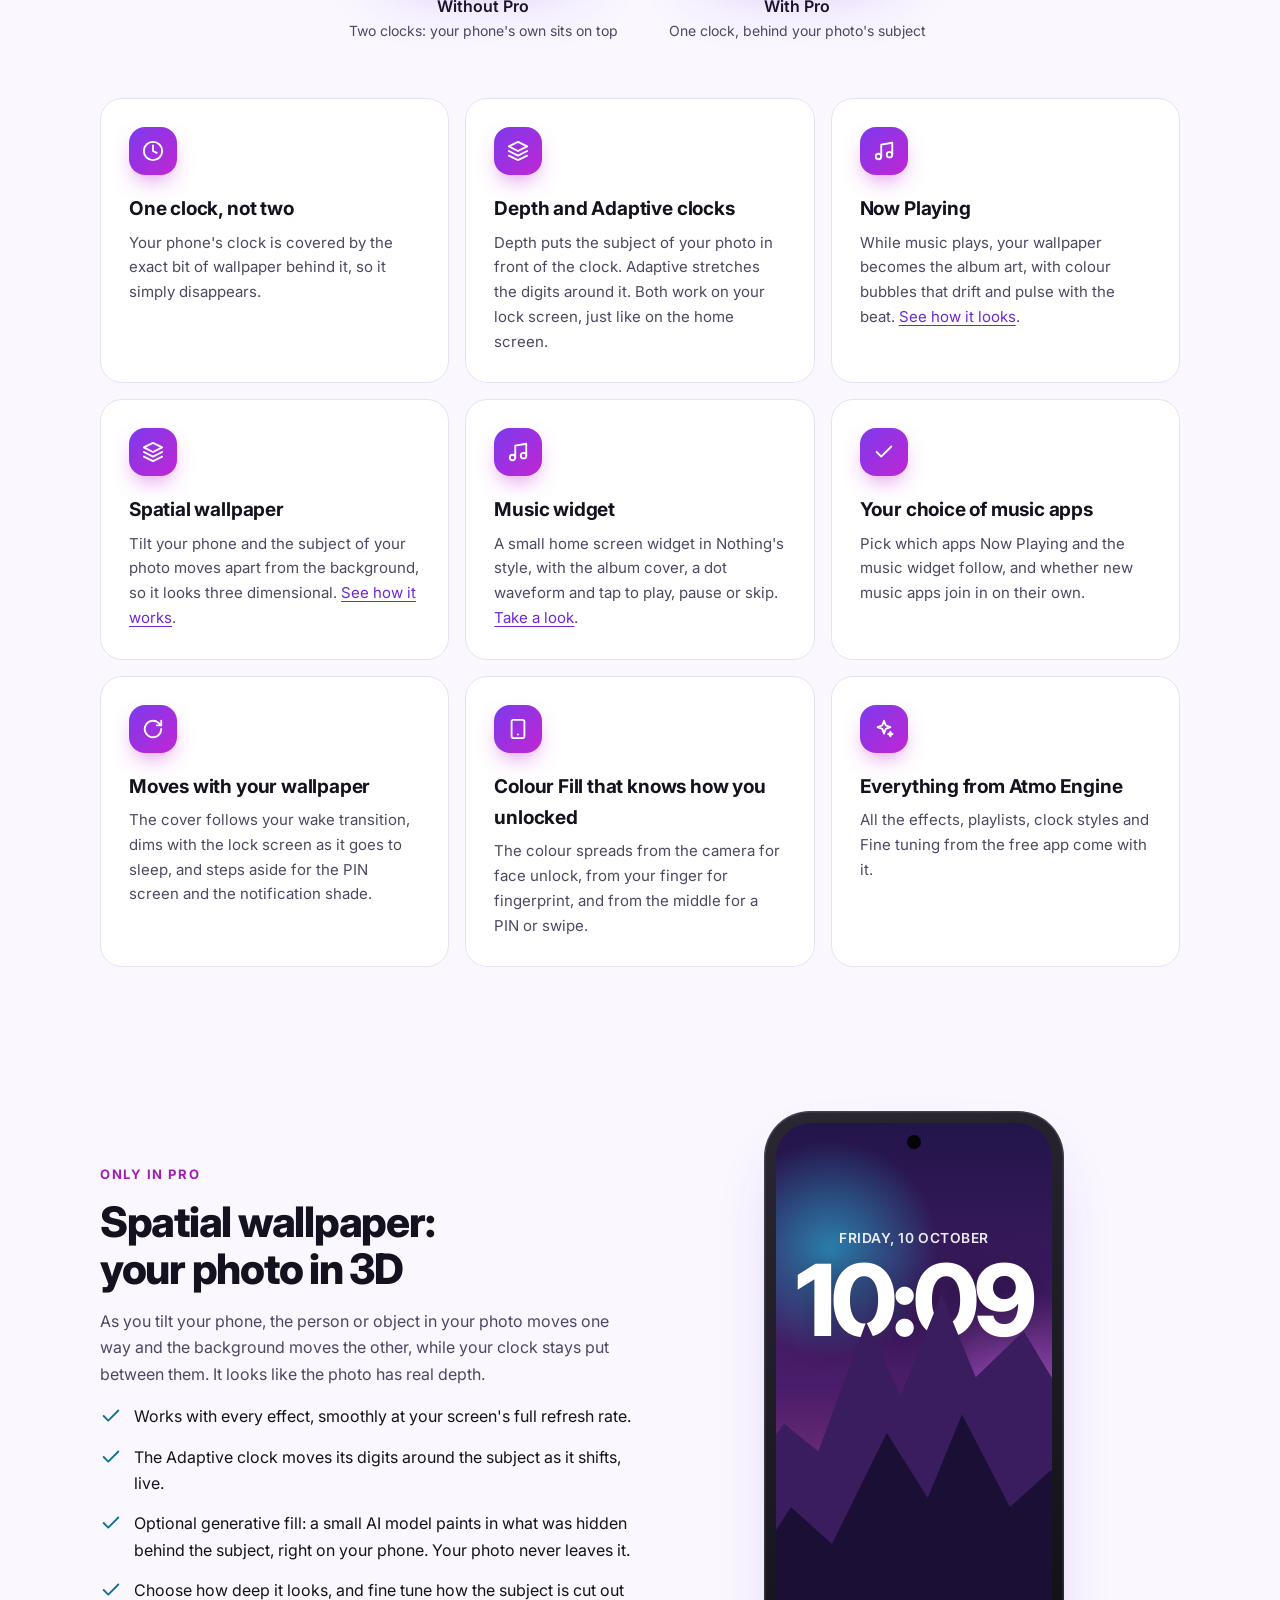
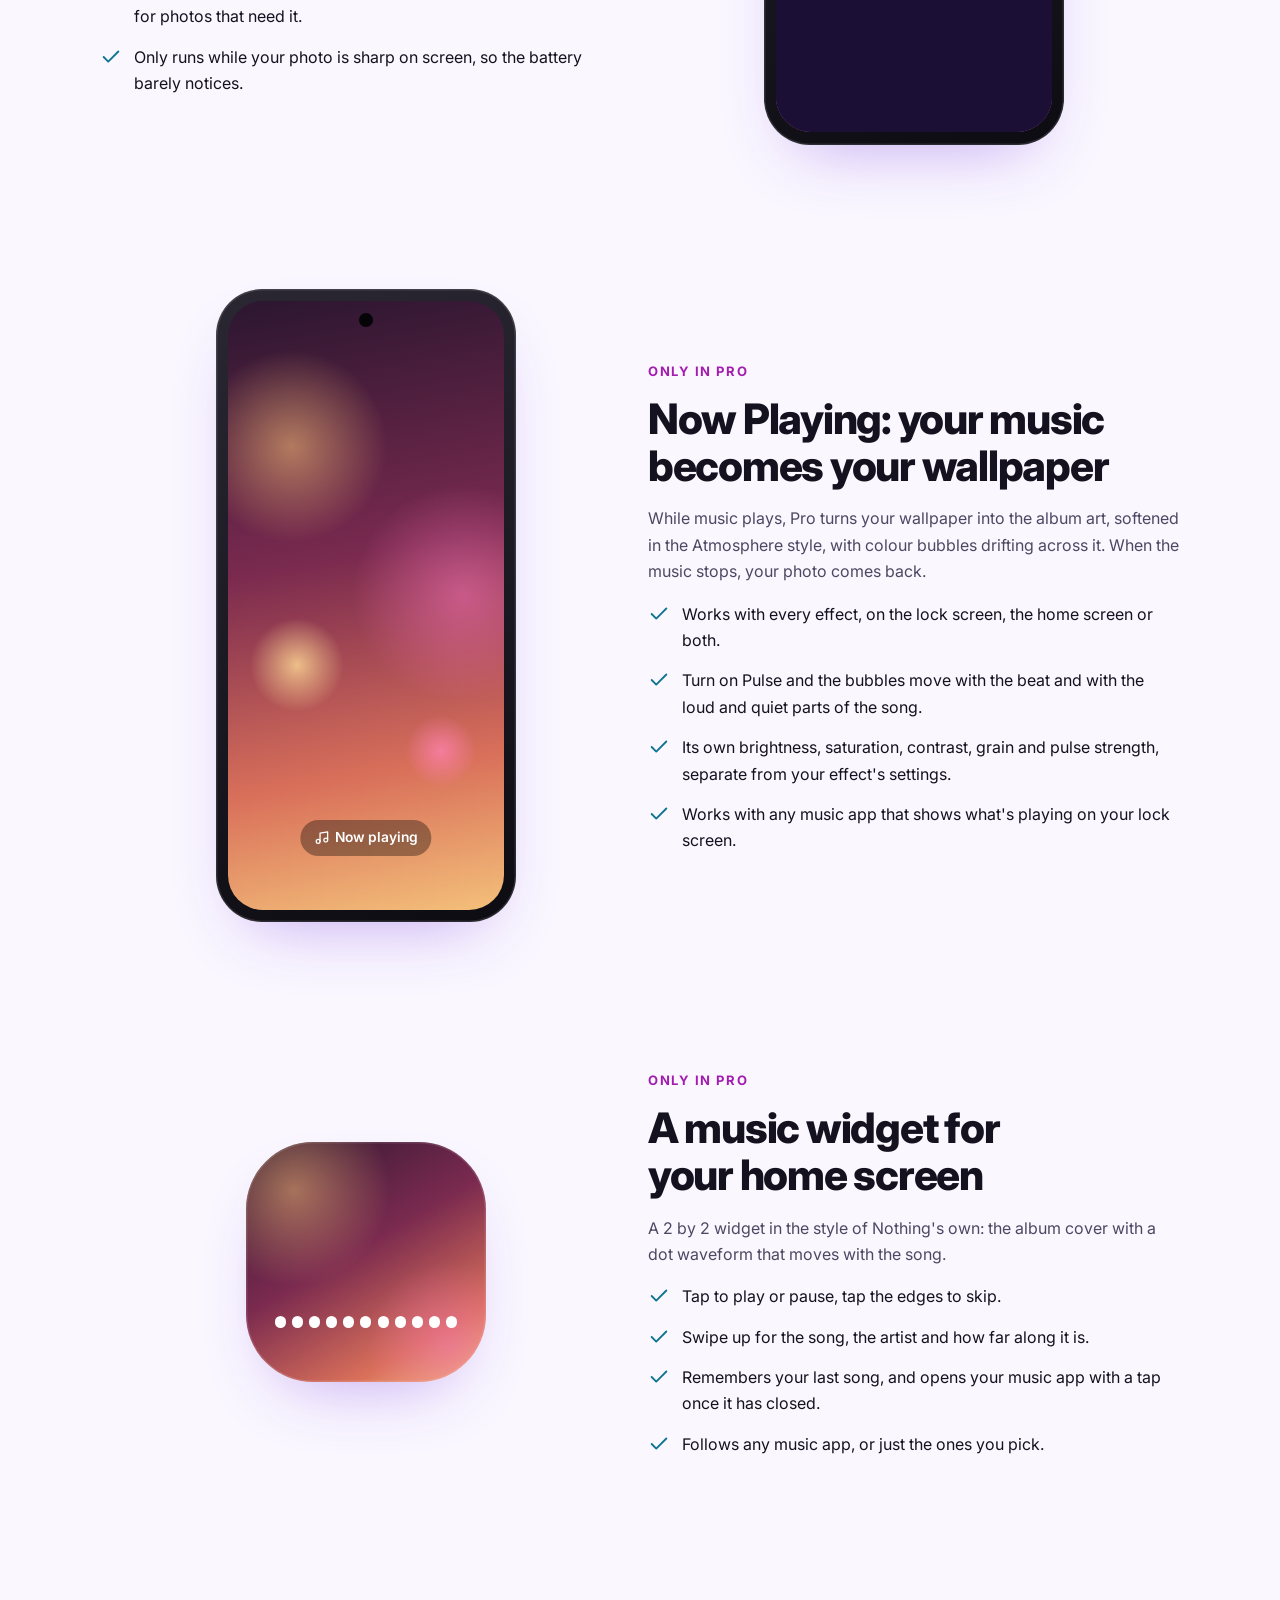
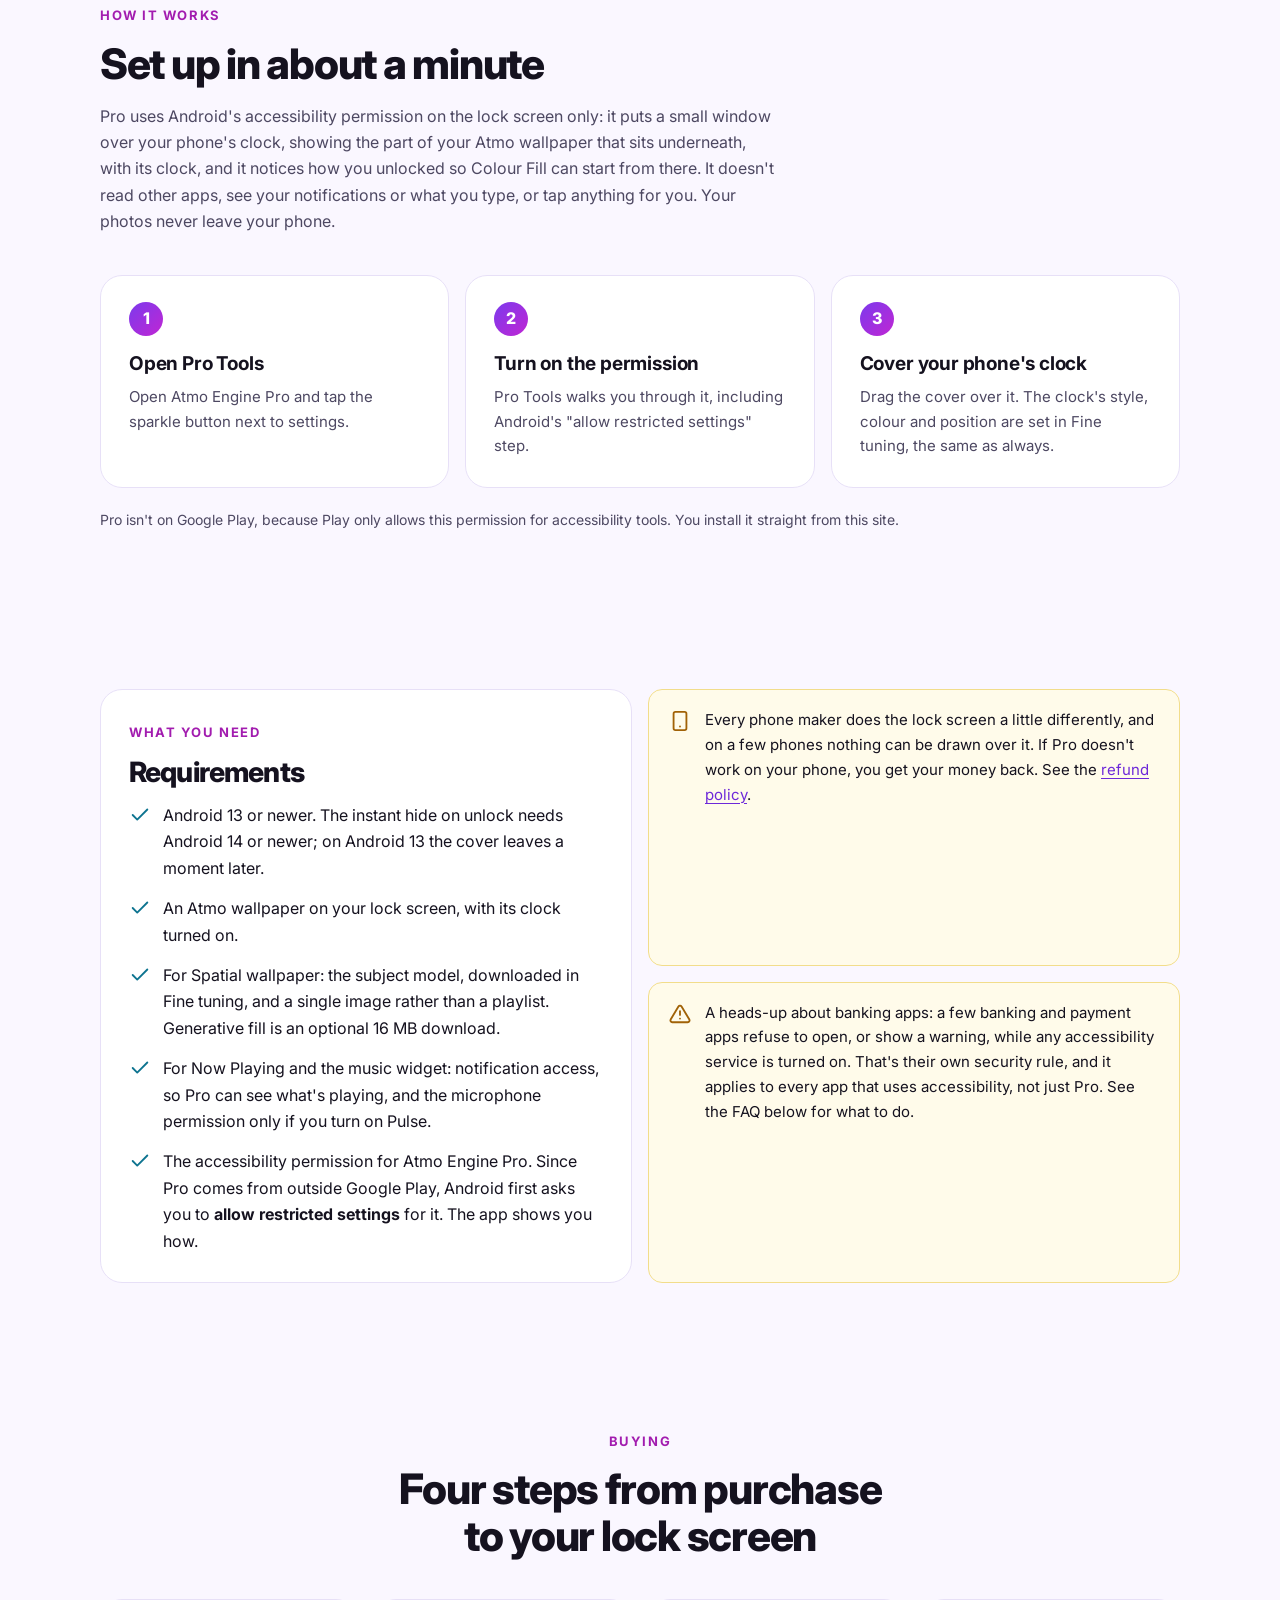
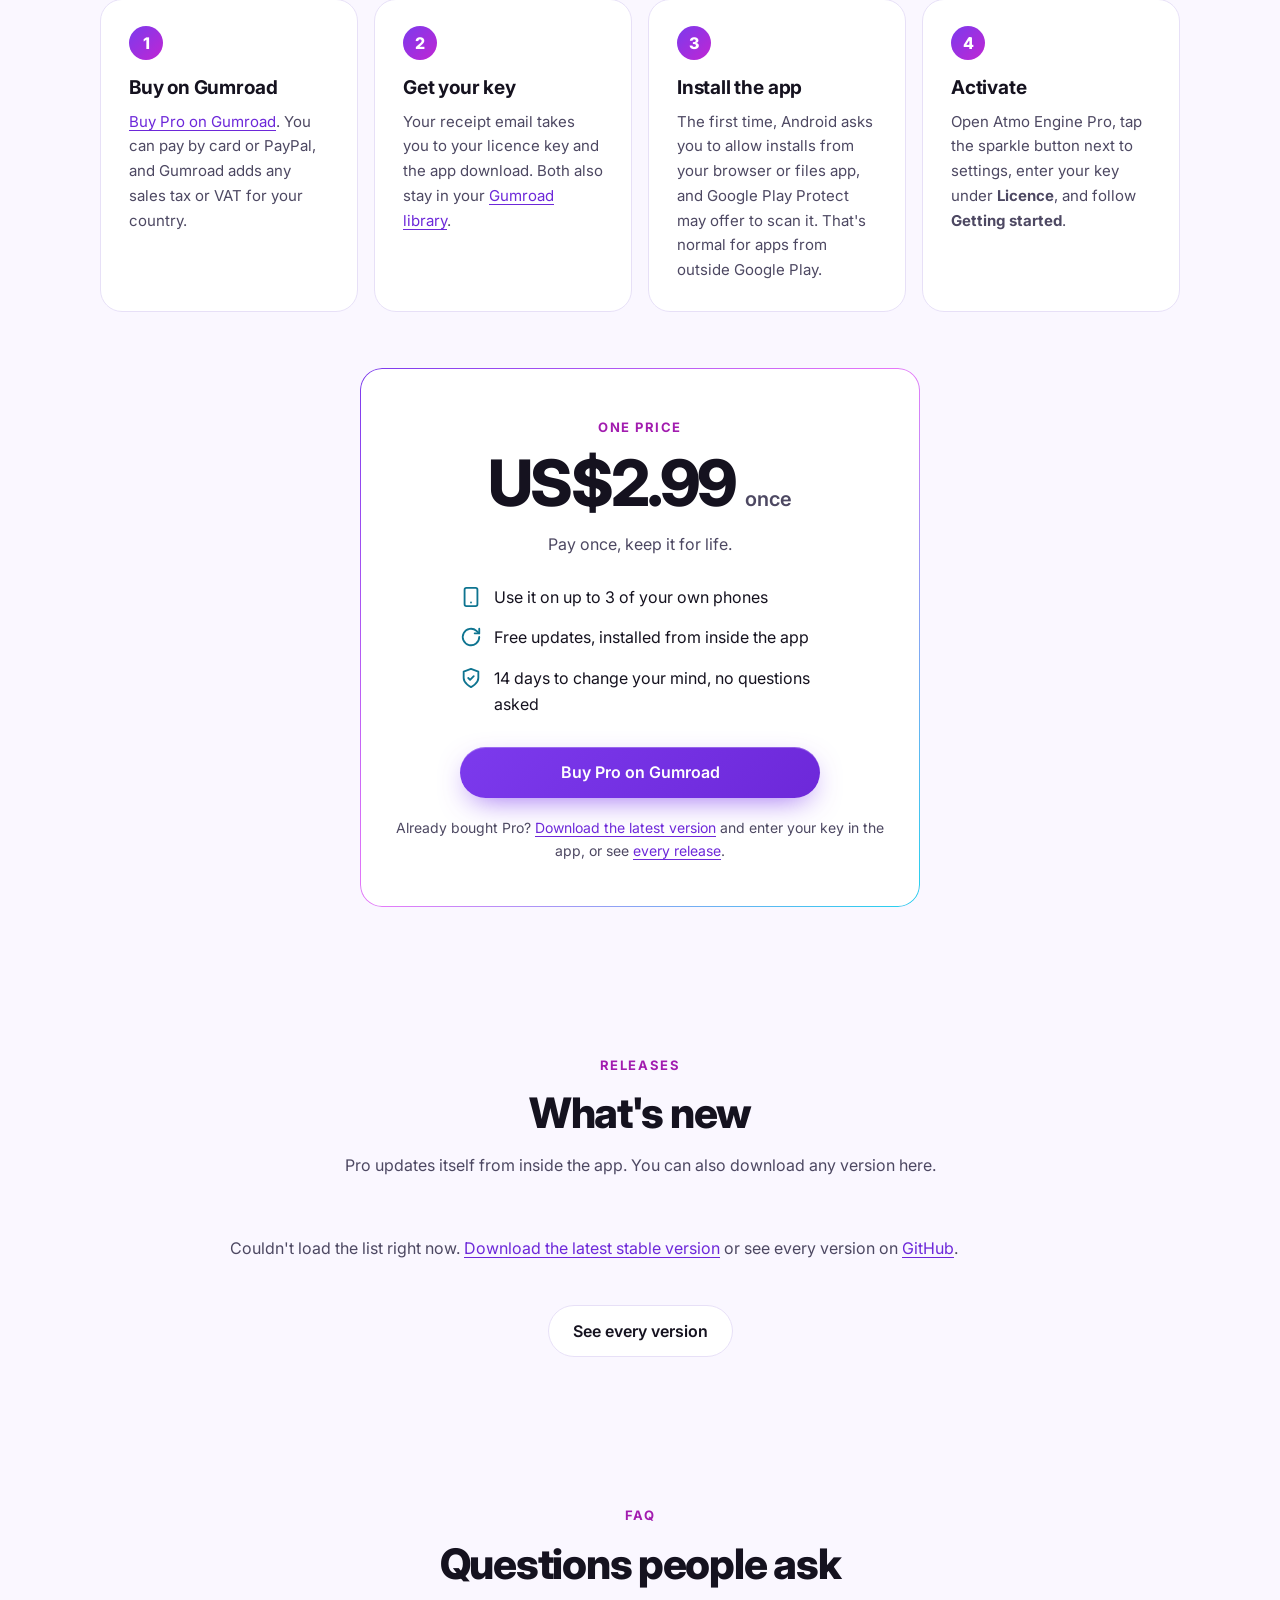
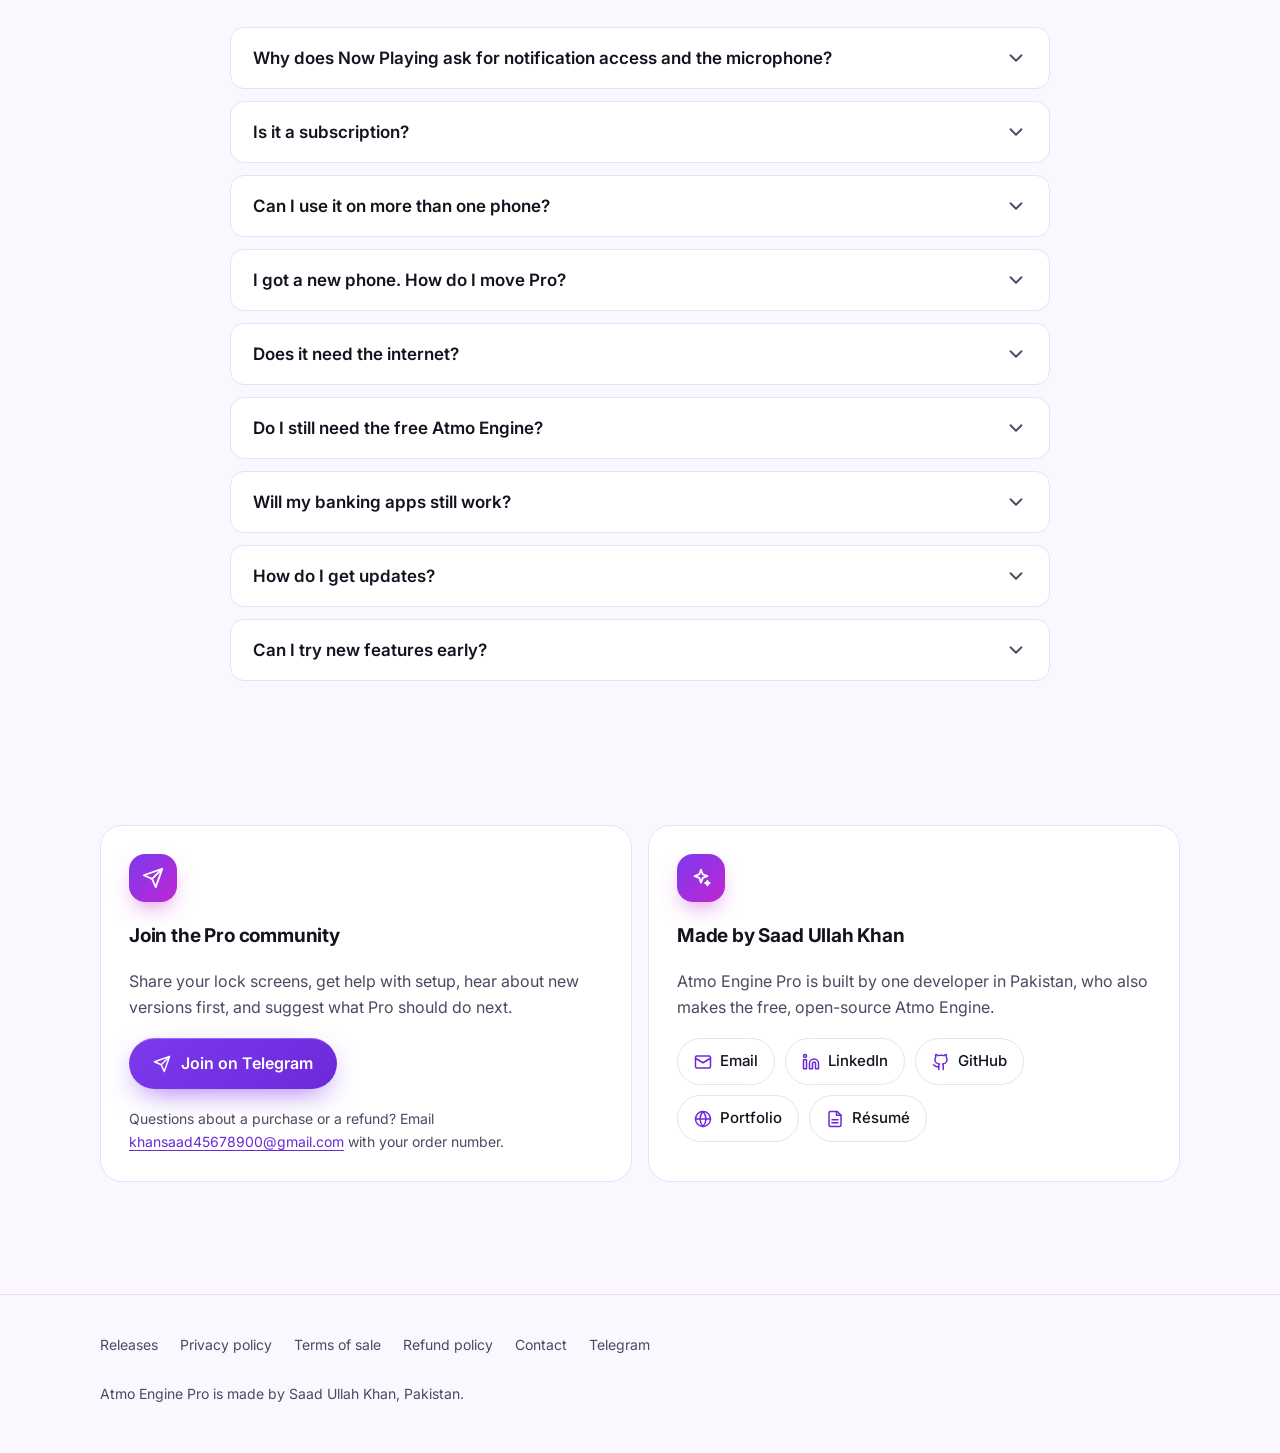
==== commit 026ffd64: "Spatial wallpaper and the music widget: their own sections, feature cards and requirements" ====
--- a/index.html
+++ b/index.html
@@ -4,7 +4,7 @@
   <meta charset="utf-8">
   <meta name="viewport" content="width=device-width, initial-scale=1, viewport-fit=cover">
   <title>Atmo Engine Pro: your wallpaper's clock and your music on your lock screen</title>
-  <meta name="description" content="Atmo Engine Pro puts your Atmo wallpaper's own clock on your Android lock screen, with the depth effect, in place of your phone's clock. While music plays, your wallpaper becomes the album art.">
+  <meta name="description" content="Atmo Engine Pro puts your Atmo wallpaper's own clock on your Android lock screen, with the depth effect, in place of your phone's clock. Your photo moves in 3D as you tilt your phone, your wallpaper becomes the album art while music plays, and a music widget sits on your home screen.">
   <meta name="theme-color" content="#0b0a12" media="(prefers-color-scheme: dark)">
   <meta name="theme-color" content="#faf7ff" media="(prefers-color-scheme: light)">
   <meta property="og:title" content="Atmo Engine Pro">
@@ -49,6 +49,7 @@
       <a class="brand" href="index.html"><img src="favicon.svg" alt="" width="30" height="30">Atmo Engine Pro</a>
       <nav aria-label="Main">
         <a class="optional" href="#features" data-section="features">Features</a>
+        <a class="optional" href="#spatial" data-section="spatial">Spatial</a>
         <a class="optional" href="#now-playing" data-section="now-playing">Now Playing</a>
         <a class="optional" href="#requirements" data-section="requirements">Requirements</a>
         <a class="optional" href="#releases" data-section="releases">Releases</a>
@@ -68,7 +69,8 @@
           <p class="lead">
             Atmo Engine Pro hides your phone's own lock screen clock behind a piece of your wallpaper,
             so the only clock you see is Atmo's: the style you picked, with the person or object in
-            your photo standing in front of it. And while music plays, your wallpaper becomes the album art.
+            your photo standing in front of it. Tilt your phone and your photo moves in 3D. And while music
+            plays, your wallpaper becomes the album art.
           </p>
           <div class="actions">
             <a class="button" href="https://khansaad5.gumroad.com/l/atmo-engine-pro">Buy Pro for US$2.99</a>
@@ -141,6 +143,21 @@
             <p>While music plays, your wallpaper becomes the album art, with colour bubbles that drift and pulse with the beat. <a href="#now-playing">See how it looks</a>.</p>
           </article>
           <article class="card feature reveal">
+            <span class="badge-icon"><svg class="icon" aria-hidden="true"><use href="#i-layers"/></svg></span>
+            <h3>Spatial wallpaper</h3>
+            <p>Tilt your phone and the subject of your photo moves apart from the background, so it looks three dimensional. <a href="#spatial">See how it works</a>.</p>
+          </article>
+          <article class="card feature reveal">
+            <span class="badge-icon"><svg class="icon" aria-hidden="true"><use href="#i-music"/></svg></span>
+            <h3>Music widget</h3>
+            <p>A small home screen widget in Nothing's style, with the album cover, a dot waveform and tap to play, pause or skip. <a href="#widget">Take a look</a>.</p>
+          </article>
+          <article class="card feature reveal">
+            <span class="badge-icon"><svg class="icon" aria-hidden="true"><use href="#i-check"/></svg></span>
+            <h3>Your choice of music apps</h3>
+            <p>Pick which apps Now Playing and the music widget follow, and whether new music apps join in on their own.</p>
+          </article>
+          <article class="card feature reveal">
             <span class="badge-icon"><svg class="icon" aria-hidden="true"><use href="#i-refresh"/></svg></span>
             <h3>Moves with your wallpaper</h3>
             <p>The cover follows your wake transition, dims with the lock screen as it goes to sleep, and steps aside for the PIN screen and the notification shade.</p>
@@ -155,6 +172,34 @@
             <h3>Everything from Atmo Engine</h3>
             <p>All the effects, playlists, clock styles and Fine tuning from the free app come with it.</p>
           </article>
+        </div>
+      </div>
+    </section>
+
+    <section id="spatial">
+      <div class="wrap two-col np">
+        <div class="reveal">
+          <span class="kicker">Only in Pro</span>
+          <h2>Spatial wallpaper: your photo in 3D</h2>
+          <p class="muted">
+            As you tilt your phone, the person or object in your photo moves one way and the background
+            moves the other, while your clock stays put between them. It looks like the photo has real depth.
+          </p>
+          <ul class="checks">
+            <li><svg class="icon" aria-hidden="true"><use href="#i-check"/></svg><span>Works with every effect, smoothly at your screen's full refresh rate.</span></li>
+            <li><svg class="icon" aria-hidden="true"><use href="#i-check"/></svg><span>The Adaptive clock moves its digits around the subject as it shifts, live.</span></li>
+            <li><svg class="icon" aria-hidden="true"><use href="#i-check"/></svg><span>Optional generative fill: a small AI model paints in what was hidden behind the subject, right on your phone. Your photo never leaves it.</span></li>
+            <li><svg class="icon" aria-hidden="true"><use href="#i-check"/></svg><span>Choose how deep it looks, and fine tune how the subject is cut out for photos that need it.</span></li>
+            <li><svg class="icon" aria-hidden="true"><use href="#i-check"/></svg><span>Only runs while your photo is sharp on screen, so the battery barely notices.</span></li>
+          </ul>
+        </div>
+        <div class="phone reveal" role="img" aria-label="A lock screen where the mountains in front and the sky behind move apart while the clock stays still">
+          <div class="screen spatial" aria-hidden="true">
+            <div class="backdrop"><span class="glow a"></span><span class="glow b"></span></div>
+            <div class="date">FRIDAY, 10 OCTOBER</div>
+            <div class="clock">10:09</div>
+            <svg class="subject"><use href="#mountain"/></svg>
+          </div>
         </div>
       </div>
     </section>
@@ -179,6 +224,30 @@
             <li><svg class="icon" aria-hidden="true"><use href="#i-check"/></svg><span>Turn on Pulse and the bubbles move with the beat and with the loud and quiet parts of the song.</span></li>
             <li><svg class="icon" aria-hidden="true"><use href="#i-check"/></svg><span>Its own brightness, saturation, contrast, grain and pulse strength, separate from your effect's settings.</span></li>
             <li><svg class="icon" aria-hidden="true"><use href="#i-check"/></svg><span>Works with any music app that shows what's playing on your lock screen.</span></li>
+          </ul>
+        </div>
+      </div>
+    </section>
+
+    <section id="widget">
+      <div class="wrap two-col np">
+        <div class="widget-mock reveal" role="img" aria-label="A square home screen widget showing album art with a row of dots as a waveform">
+          <div class="widget-card" aria-hidden="true">
+            <span class="glow a"></span><span class="glow b"></span>
+            <div class="wave"><i></i><i></i><i></i><i></i><i></i><i></i><i></i><i></i><i></i><i></i><i></i></div>
+          </div>
+        </div>
+        <div class="reveal">
+          <span class="kicker">Only in Pro</span>
+          <h2>A music widget for your home screen</h2>
+          <p class="muted">
+            A 2 by 2 widget in the style of Nothing's own: the album cover with a dot waveform that moves with the song.
+          </p>
+          <ul class="checks">
+            <li><svg class="icon" aria-hidden="true"><use href="#i-check"/></svg><span>Tap to play or pause, tap the edges to skip.</span></li>
+            <li><svg class="icon" aria-hidden="true"><use href="#i-check"/></svg><span>Swipe up for the song, the artist and how far along it is.</span></li>
+            <li><svg class="icon" aria-hidden="true"><use href="#i-check"/></svg><span>Remembers your last song, and opens your music app with a tap once it has closed.</span></li>
+            <li><svg class="icon" aria-hidden="true"><use href="#i-check"/></svg><span>Follows any music app, or just the ones you pick.</span></li>
           </ul>
         </div>
       </div>
@@ -215,7 +284,8 @@
           <ul class="checks">
             <li><svg class="icon" aria-hidden="true"><use href="#i-check"/></svg><span>Android 13 or newer. The instant hide on unlock needs Android 14 or newer; on Android 13 the cover leaves a moment later.</span></li>
             <li><svg class="icon" aria-hidden="true"><use href="#i-check"/></svg><span>An Atmo wallpaper on your lock screen, with its clock turned on.</span></li>
-            <li><svg class="icon" aria-hidden="true"><use href="#i-check"/></svg><span>For Now Playing: notification access, so Pro can see what's playing, and the microphone permission only if you turn on Pulse.</span></li>
+            <li><svg class="icon" aria-hidden="true"><use href="#i-check"/></svg><span>For Spatial wallpaper: the subject model, downloaded in Fine tuning, and a single image rather than a playlist. Generative fill is an optional 16 MB download.</span></li>
+            <li><svg class="icon" aria-hidden="true"><use href="#i-check"/></svg><span>For Now Playing and the music widget: notification access, so Pro can see what's playing, and the microphone permission only if you turn on Pulse.</span></li>
             <li><svg class="icon" aria-hidden="true"><use href="#i-check"/></svg><span>The accessibility permission for Atmo Engine Pro. Since Pro comes from outside Google Play, Android first asks you to <strong>allow restricted settings</strong> for it. The app shows you how.</span></li>
           </ul>
         </div>
@@ -352,7 +422,7 @@
     // The header (wide screens) and the bottom bar (phones) mark the section being read.
     const tabs = document.querySelectorAll("a[data-section]");
     const sections = {
-      home: document.querySelector(".hero"), features: "features", "now-playing": "now-playing", requirements: "requirements",
+      home: document.querySelector(".hero"), features: "features", spatial: "spatial", "now-playing": "now-playing", requirements: "requirements",
       releases: "releases", faq: "faq", community: "contact"
     };
     const spy = new IntersectionObserver((entries) => {
--- a/style.css
+++ b/style.css
@@ -329,6 +329,40 @@
 }
 .np-chip .icon { width: 5.5cqi; height: 5.5cqi; }
 .np { align-items: center; gap: 48px; }
+
+/* Spatial: the sky and the mountains sway apart as if the phone tilts; the clock holds still. */
+.screen.spatial { background: none; }
+.screen.spatial .backdrop {
+  position: absolute;
+  inset: -6%;
+  background: linear-gradient(180deg, #1d1446 0%, #4b1d6b 45%, #b44a8d 78%, #f19a8b 100%);
+  animation: tilt-back 7s ease-in-out infinite alternate;
+}
+.screen.spatial .subject { width: 124%; left: -12%; height: 76%; bottom: -4%; animation: tilt-front 7s ease-in-out infinite alternate; }
+@keyframes tilt-back { from { translate: 2.7% 1.2%; } to { translate: -2.7% -1.2%; } }
+@keyframes tilt-front { from { translate: -6% -2.6%; } to { translate: 6% 2.6%; } }
+
+/* Music widget: a 2 by 2 card of album art with a dot waveform. */
+.widget-mock { display: grid; place-items: center; }
+.widget-card {
+  position: relative;
+  width: min(240px, 62vw);
+  aspect-ratio: 1;
+  border-radius: 28%;
+  overflow: hidden;
+  background: linear-gradient(150deg, #2b1630 0%, #7a2a4f 45%, #d9705a 80%, #f4c07a 100%);
+  box-shadow: var(--shadow), inset 0 0 0 1.5px rgba(255, 255, 255, 0.12);
+  container-type: inline-size;
+}
+.widget-card .glow { position: absolute; border-radius: 50%; }
+.widget-card .glow.a { width: 80%; aspect-ratio: 1; top: -20%; left: -20%; background: radial-gradient(closest-side, rgba(255, 196, 120, 0.5), transparent); }
+.widget-card .glow.b { width: 70%; aspect-ratio: 1; bottom: -20%; right: -20%; background: radial-gradient(closest-side, rgba(244, 114, 182, 0.5), transparent); }
+.widget-card .wave { position: absolute; left: 12%; right: 12%; bottom: 14%; display: flex; justify-content: space-between; align-items: center; height: 22%; }
+.widget-card .wave i { width: 4.6cqi; height: 4.6cqi; border-radius: 50%; background: #fff; animation: dot 1.2s ease-in-out infinite alternate; }
+.widget-card .wave i:nth-child(3n) { animation-delay: -0.4s; }
+.widget-card .wave i:nth-child(3n+1) { animation-delay: -0.8s; }
+.widget-card .wave i:nth-child(4n) { animation-duration: 0.9s; }
+@keyframes dot { from { translate: 0 -120%; } to { translate: 0 120%; } }
 @media (max-width: 820px) { .np { gap: 32px; } }
 
 .screen .date {
@@ -422,8 +456,8 @@
 .compare figure { margin: 0; text-align: center; }
 .compare .phone { width: 100%; max-width: 240px; border-radius: 38px; padding: 10px; }
 .compare .phone::before { top: 18px; width: 11px; height: 11px; }
-/* The comparison holds still, so the two clocks are what changes. */
-.compare .screen .glow { animation: none; }
+/* Only Now Playing's art moves; the clock mock-ups hold still. */
+.screen:not(.art) .glow { animation: none; }
 .compare .screen { border-radius: 29px; }
 .compare figcaption { margin-top: 16px; font-weight: 600; }
 .compare figcaption span { display: block; font-weight: 400; font-size: 14px; color: var(--muted); }
